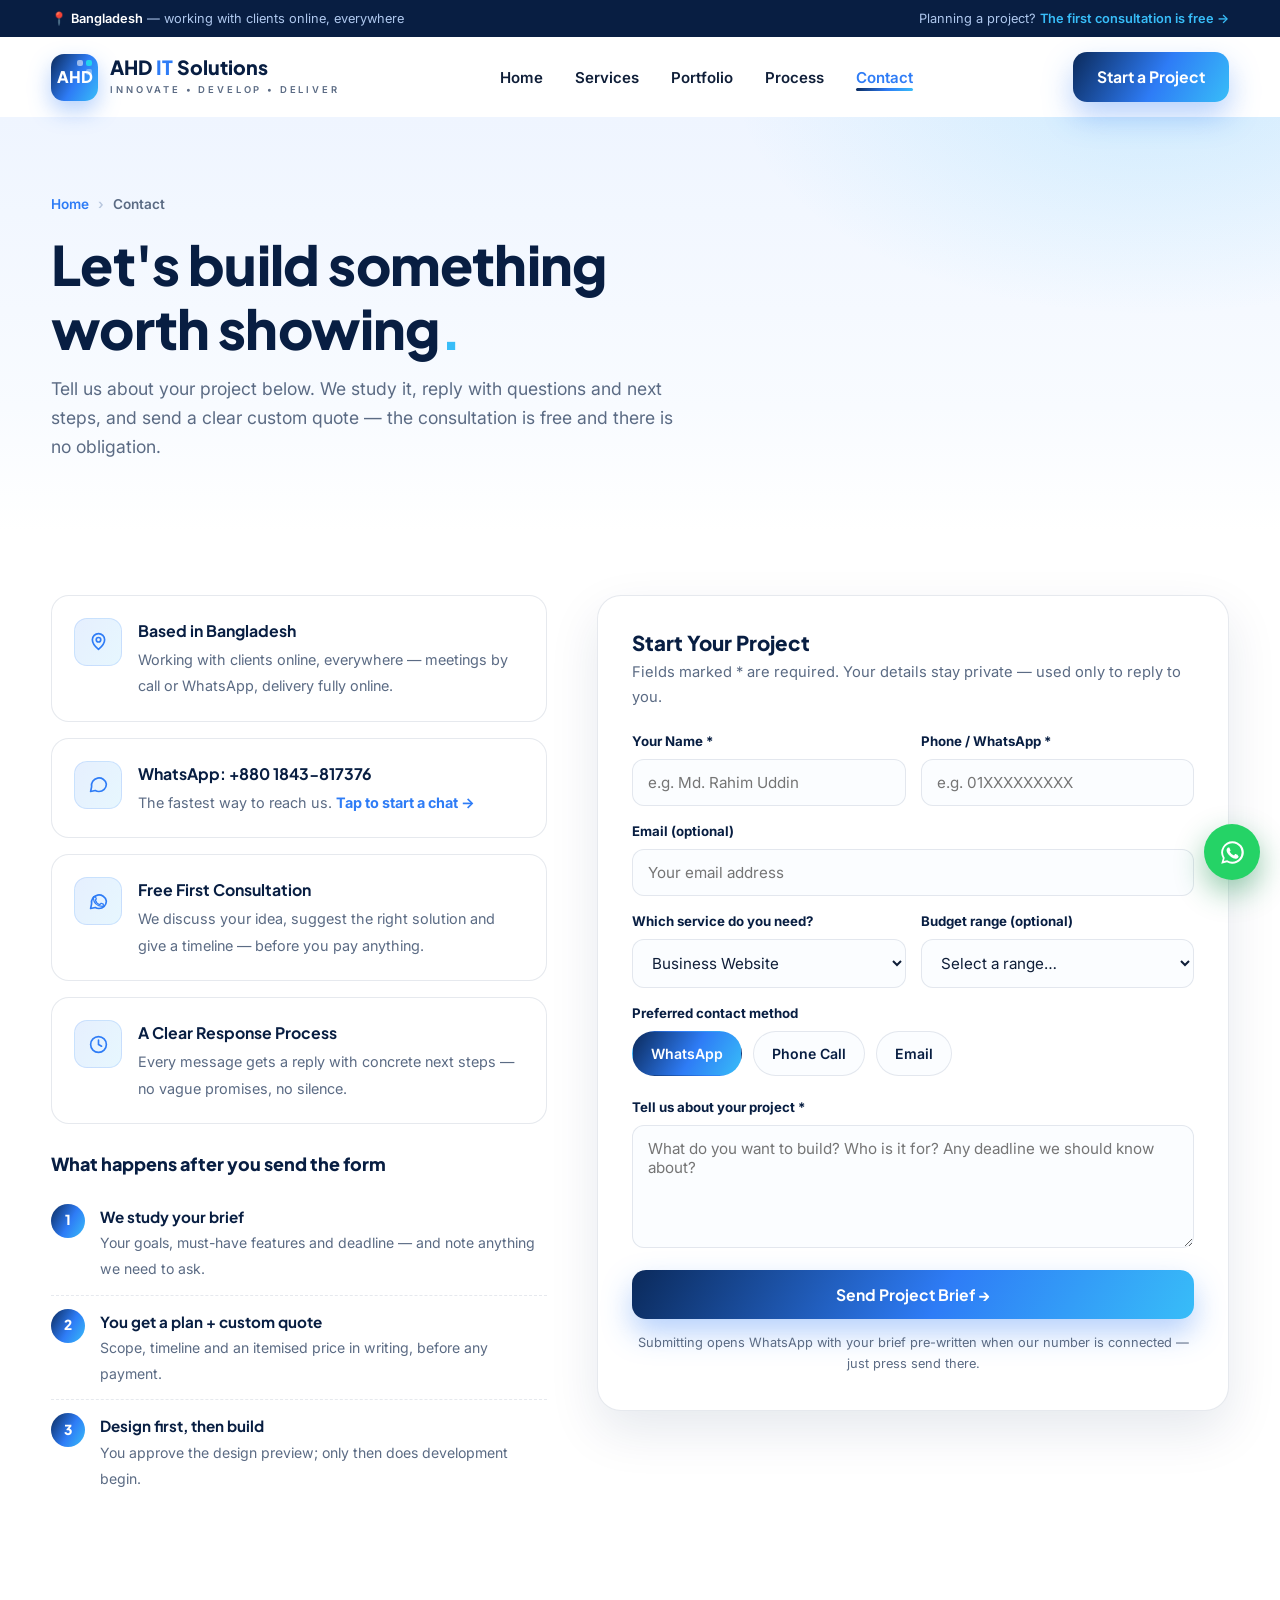
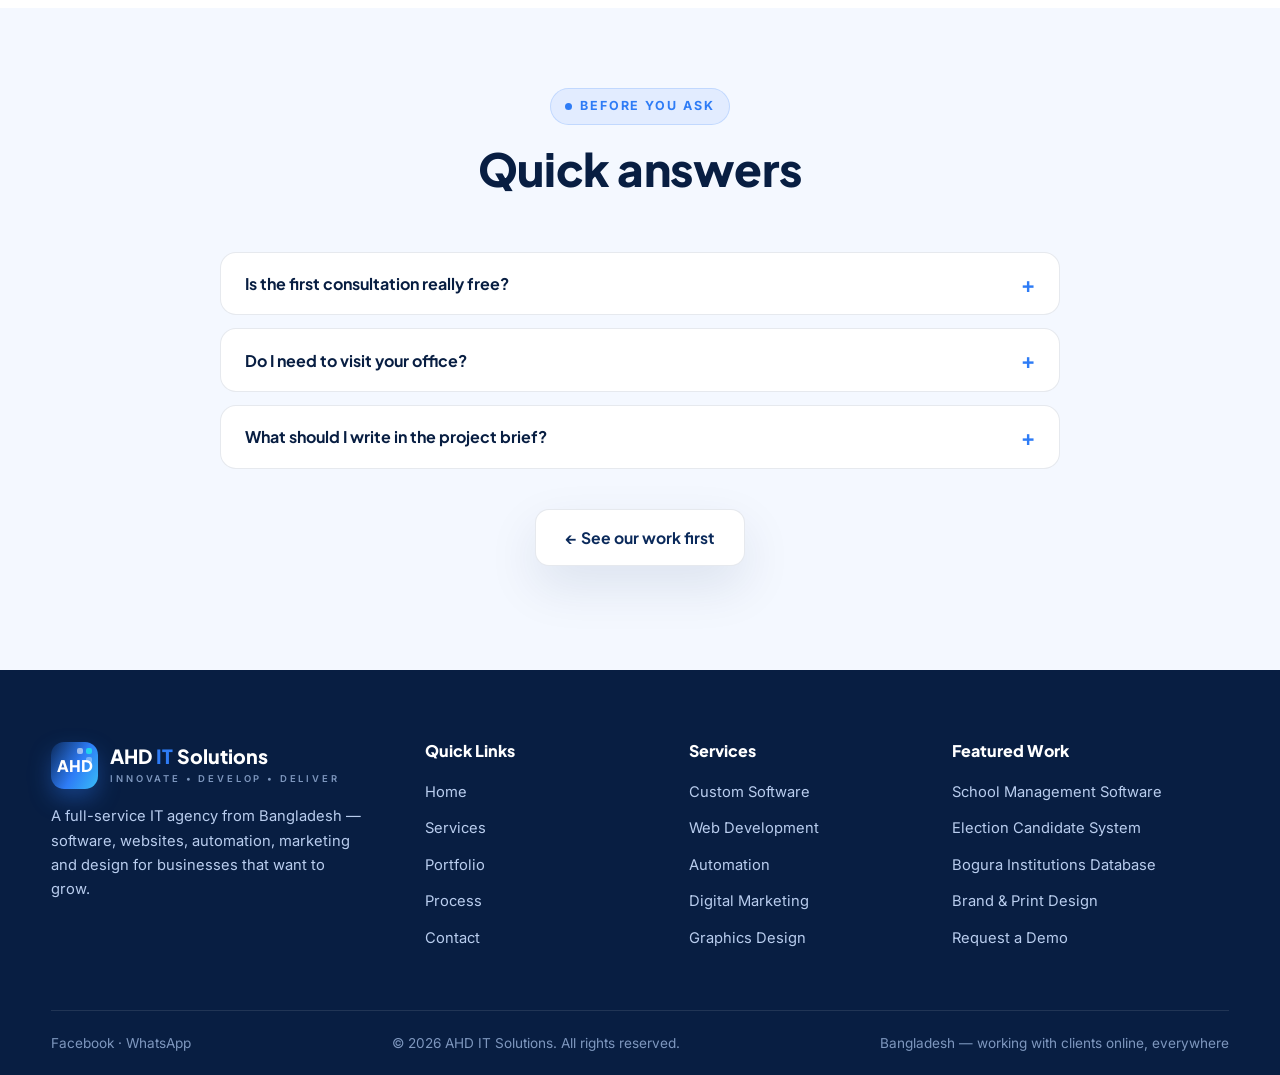
==== contact.html @ c7c54838 "AHD IT Solutions website — initial live version" ====
<!DOCTYPE html>
<html lang="en">
<head>
<meta charset="UTF-8">
<meta name="viewport" content="width=device-width, initial-scale=1.0">
<title>Contact — AHD IT Solutions | Start Your Project</title>
<meta name="description" content="Start a project with AHD IT Solutions: free first consultation, a clear custom quote, and a step-by-step plan. Based in Bangladesh, working with clients online everywhere.">
<link rel="icon" href="data:image/svg+xml,%3Csvg xmlns='http://www.w3.org/2000/svg' viewBox='0 0 64 64'%3E%3Cdefs%3E%3ClinearGradient id='g' x1='0' y1='0' x2='1' y2='1'%3E%3Cstop offset='0' stop-color='%230B2A5B'/%3E%3Cstop offset='1' stop-color='%232E7CF6'/%3E%3C/linearGradient%3E%3C/defs%3E%3Crect width='64' height='64' rx='14' fill='url(%23g)'/%3E%3Ctext x='32' y='42' font-family='Arial' font-size='24' font-weight='900' fill='white' text-anchor='middle'%3EA%3C/text%3E%3C/svg%3E">
<link rel="preconnect" href="https://fonts.googleapis.com">
<link href="https://fonts.googleapis.com/css2?family=Plus+Jakarta+Sans:wght@400;500;600;700;800&family=Inter:wght@400;500;600&display=swap" rel="stylesheet">
<link rel="stylesheet" href="styles.css">
</head>
<body>

<div class="topbar">
  <div class="wrap">
    <span>📍 <b>Bangladesh</b> — working with clients online, everywhere</span>
    <span>Planning a project? <a href="contact.html">The first consultation is free →</a></span>
  </div>
</div>

<header class="site" id="header">
  <div class="wrap nav">
    <a class="brand" href="index.html" aria-label="AHD IT Solutions home">
      <span class="brand-mark">AHD</span>
      <span><span class="brand-name">AHD <em>IT</em> Solutions</span><span class="brand-tag">INNOVATE • DEVELOP • DELIVER</span></span>
    </a>
    <ul class="nav-links">
      <li><a href="index.html">Home</a></li>
      <li><a href="index.html#services">Services</a></li>
      <li><a href="portfolio.html">Portfolio</a></li>
      <li><a href="index.html#process">Process</a></li>
      <li><a href="contact.html" class="active">Contact</a></li>
    </ul>
    <a class="btn btn-primary nav-cta" href="contact.html" style="padding:12px 24px">Start a Project</a>
    <button class="burger" id="burger" aria-label="Open menu"><span></span><span></span><span></span></button>
  </div>
  <nav class="mobile-menu">
    <a href="index.html">Home</a><a href="index.html#services">Services</a><a href="portfolio.html">Portfolio</a>
    <a href="index.html#process">Process</a><a href="contact.html">Contact</a><a href="contact.html">Start a Project →</a>
  </nav>
</header>

<!-- ================= PAGE HERO ================= -->
<section class="page-hero">
  <div class="wrap">
    <div class="crumbs"><a href="index.html">Home</a><i>›</i><span>Contact</span></div>
    <h1>Let's build something <span class="accent">worth showing</span><span class="stop">.</span></h1>
    <p>Tell us about your project below. We study it, reply with questions and next steps, and send a clear custom quote — the consultation is free and there is no obligation.</p>
  </div>
</section>

<!-- ================= CONTACT ================= -->
<section style="padding-top:64px">
  <div class="wrap contact-grid">
    <div class="reveal">
      <div class="c-card">
        <span class="ci"><svg viewBox="0 0 24 24"><path d="M12 21s-7-5.6-7-11a7 7 0 1114 0c0 5.4-7 11-7 11z"/><circle cx="12" cy="10" r="2.6"/></svg></span>
        <div><b>Based in Bangladesh</b><span>Working with clients online, everywhere — meetings by call or WhatsApp, delivery fully online.</span></div>
      </div>
      <div class="c-card">
        <span class="ci"><svg viewBox="0 0 24 24"><path d="M21 11.5a8.5 8.5 0 01-8.5 8.5c-1.5 0-3-.4-4.2-1.1L3 20l1.1-5.3A8.5 8.5 0 1121 11.5z"/></svg></span>
        <div><b>WhatsApp: +880 1843-817376</b><span>The fastest way to reach us. <a href="https://wa.me/8801843817376" target="_blank" rel="noopener" style="color:#2E7CF6;font-weight:700">Tap to start a chat →</a></span></div>
      </div>
      <div class="c-card">
        <span class="ci"><svg viewBox="0 0 24 24"><path d="M21 11.5a8.5 8.5 0 01-8.5 8.5c-1.5 0-3-.4-4.2-1.1L3 20l1.1-5.3A8.5 8.5 0 1121 11.5z"/><path d="M8.5 10.5c.5 2 3 4.5 5 5l1.5-1.5 2.5 1v1.5c0 .5-.5 1-1 1C10 17.5 6.5 14 6 7.5c0-.5.5-1 1-1h1.5l1 2.5-1 1.5z" stroke-width="1.4"/></svg></span>
        <div><b>Free First Consultation</b><span>We discuss your idea, suggest the right solution and give a timeline — before you pay anything.</span></div>
      </div>
      <div class="c-card">
        <span class="ci"><svg viewBox="0 0 24 24"><circle cx="12" cy="12" r="9"/><path d="M12 7v5l3.5 2"/></svg></span>
        <div><b>A Clear Response Process</b><span>Every message gets a reply with concrete next steps — no vague promises, no silence.</span></div>
      </div>

      <div class="next-steps">
        <h3>What happens after you send the form</h3>
        <div class="ns-item"><span class="n">1</span><div><b>We study your brief</b><span>Your goals, must-have features and deadline — and note anything we need to ask.</span></div></div>
        <div class="ns-item"><span class="n">2</span><div><b>You get a plan + custom quote</b><span>Scope, timeline and an itemised price in writing, before any payment.</span></div></div>
        <div class="ns-item"><span class="n">3</span><div><b>Design first, then build</b><span>You approve the design preview; only then does development begin.</span></div></div>
      </div>
    </div>

    <div class="form-card reveal d1" id="contact-form">
      <h3>Start Your Project</h3>
      <p>Fields marked * are required. Your details stay private — used only to reply to you.</p>
      <div class="form-ok" id="formOk">✓ Thank you! Your project brief is ready — if WhatsApp did not open automatically, your details are saved in this form and we will use your preferred contact method as soon as our inbox is connected.</div>
      <form id="projectForm" novalidate>
        <div class="f-row">
          <div class="f-group"><label for="fName">Your Name *</label><input id="fName" type="text" placeholder="e.g. Md. Rahim Uddin" required></div>
          <div class="f-group"><label for="fPhone">Phone / WhatsApp *</label><input id="fPhone" type="tel" placeholder="e.g. 01XXXXXXXXX" required></div>
        </div>
        <div class="f-group"><label for="fEmail">Email (optional)</label><input id="fEmail" type="email" placeholder="Your email address"></div>
        <div class="f-row">
          <div class="f-group"><label for="fService">Which service do you need?</label>
            <select id="fService">
              <option>Business Website</option><option>Custom Software</option><option>School Management Software</option>
              <option>Business Automation</option><option>Digital Marketing</option><option>Graphics / Logo Design</option><option>Something Else</option>
            </select>
          </div>
          <div class="f-group"><label for="fBudget">Budget range (optional)</label>
            <select id="fBudget">
              <option value="">Select a range…</option>
              <option>Under ৳25,000</option><option>৳25,000 – ৳50,000</option><option>৳50,000 – ৳1,00,000</option>
              <option>৳1,00,000 – ৳2,50,000</option><option>Above ৳2,50,000</option><option>Not sure yet</option>
            </select>
          </div>
        </div>
        <div class="f-group"><label>Preferred contact method</label>
          <div class="radio-row">
            <label class="radio-pill"><input type="radio" name="fMethod" value="WhatsApp" checked><span>WhatsApp</span></label>
            <label class="radio-pill"><input type="radio" name="fMethod" value="Phone Call"><span>Phone Call</span></label>
            <label class="radio-pill"><input type="radio" name="fMethod" value="Email"><span>Email</span></label>
          </div>
        </div>
        <div class="f-group"><label for="fMsg">Tell us about your project *</label><textarea id="fMsg" rows="5" placeholder="What do you want to build? Who is it for? Any deadline we should know about?" required></textarea></div>
        <button class="btn btn-primary" type="submit" style="width:100%;justify-content:center">Send Project Brief →</button>
        <p class="form-note">Submitting opens WhatsApp with your brief pre-written when our number is connected — just press send there.</p>
      </form>
    </div>
  </div>
</section>

<!-- ================= SMALL FAQ ================= -->
<section class="faq" style="background:var(--bg);padding-top:80px">
  <div class="wrap">
    <div class="sec-head reveal">
      <span class="eyebrow">Before You Ask</span>
      <h2>Quick answers</h2>
    </div>
    <div class="faq-list">
      <div class="faq-item reveal">
        <button class="faq-q">Is the first consultation really free?<span class="fx">+</span></button>
        <div class="faq-a"><p>Yes. We discuss your project, suggest an approach and give you a timeline and custom quote in writing. You decide afterwards — there is no obligation to continue.</p></div>
      </div>
      <div class="faq-item reveal">
        <button class="faq-q">Do I need to visit your office?<span class="fx">+</span></button>
        <div class="faq-a"><p>No. We are based in Bangladesh and work with clients fully online — briefings, design previews, progress updates and delivery all happen by call, WhatsApp and shared links.</p></div>
      </div>
      <div class="faq-item reveal">
        <button class="faq-q">What should I write in the project brief?<span class="fx">+</span></button>
        <div class="faq-a"><p>Just the essentials: what you want to build, who will use it, the features you cannot live without, and any deadline. Even a rough idea is enough — shaping it is part of our job.</p></div>
      </div>
    </div>
    <div style="text-align:center;margin-top:40px" class="reveal">
      <a class="btn btn-ghost" href="portfolio.html">← See our work first</a>
    </div>
  </div>
</section>

<!-- ================= FOOTER ================= -->
<footer>
  <div class="wrap">
    <div class="foot-grid">
      <div>
        <a class="brand" href="index.html">
          <span class="brand-mark">AHD</span>
          <span><span class="brand-name">AHD <em>IT</em> Solutions</span><span class="brand-tag">INNOVATE • DEVELOP • DELIVER</span></span>
        </a>
        <p class="foot-about">A full-service IT agency from Bangladesh — software, websites, automation, marketing and design for businesses that want to grow.</p>
      </div>
      <div>
        <h4>Quick Links</h4>
        <ul class="foot-links"><li><a href="index.html">Home</a></li><li><a href="index.html#services">Services</a></li><li><a href="portfolio.html">Portfolio</a></li><li><a href="index.html#process">Process</a></li><li><a href="contact.html">Contact</a></li></ul>
      </div>
      <div>
        <h4>Services</h4>
        <ul class="foot-links"><li><a href="index.html#services">Custom Software</a></li><li><a href="index.html#services">Web Development</a></li><li><a href="index.html#services">Automation</a></li><li><a href="index.html#services">Digital Marketing</a></li><li><a href="index.html#services">Graphics Design</a></li></ul>
      </div>
      <div>
        <h4>Featured Work</h4>
        <ul class="foot-links"><li><a href="portfolio.html">School Management Software</a></li><li><a href="portfolio.html">Election Candidate System</a></li><li><a href="portfolio.html">Bogura Institutions Database</a></li><li><a href="portfolio.html">Brand &amp; Print Design</a></li><li><a href="contact.html">Request a Demo</a></li></ul>
      </div>
    </div>
    <div class="foot-bottom">
      <span class="foot-social"><a href="https://www.facebook.com/ahditsolutions" target="_blank" rel="noopener">Facebook</a> · <a href="https://wa.me/8801843817376" target="_blank" rel="noopener">WhatsApp</a></span>
      <span>© 2026 AHD IT Solutions. All rights reserved.</span>
      <span>Bangladesh — working with clients online, everywhere</span>
    </div>
  </div>
</footer>

<button class="to-top" aria-label="Back to top">↑</button>
<script src="script.js"></script>
</body>
</html>
---- styles.css ----
/* ============================================================
   AHD IT Solutions — v2 Premium Agency Stylesheet
   Brand: navy #0B2A5B / #081E42, azure #2E7CF6, sky #38BDF8
   ============================================================ */
:root{
  --navy:#0B2A5B; --navy2:#081E42; --navy3:#0D3270;
  --blue:#2E7CF6; --sky:#38BDF8; --cyan:#22D3EE;
  --ink:#0F1E38; --muted:#5B6B84;
  --bg:#F4F8FF; --bg2:#EDF3FD; --card:#FFFFFF;
  --line:rgba(11,42,91,.10);
  --grad:linear-gradient(120deg,#0B2A5B 0%,#2E7CF6 55%,#38BDF8 100%);
  --grad-soft:linear-gradient(120deg,rgba(46,124,246,.12),rgba(56,189,248,.12));
  --shadow:0 20px 50px rgba(11,42,91,.10);
  --shadow-lg:0 34px 90px rgba(11,42,91,.18);
  --r:24px;
}
*{margin:0;padding:0;box-sizing:border-box}
html{scroll-behavior:smooth}
body{font-family:'Inter',system-ui,sans-serif;color:var(--ink);background:#fff;line-height:1.65;overflow-x:hidden}
h1,h2,h3,h4,.brand-name{font-family:'Plus Jakarta Sans',sans-serif;line-height:1.16;color:var(--navy2)}
img,svg{display:block;max-width:100%}
a{text-decoration:none;color:inherit}
.wrap{width:min(1200px,92%);margin:0 auto}
section{padding:104px 0}
.eyebrow{display:inline-flex;align-items:center;gap:8px;font-size:.78rem;font-weight:700;letter-spacing:.16em;text-transform:uppercase;color:var(--blue);background:rgba(46,124,246,.09);border:1px solid rgba(46,124,246,.18);padding:7px 14px;border-radius:99px}
.eyebrow::before{content:"";width:7px;height:7px;border-radius:50%;background:var(--blue)}
.eyebrow.light{background:rgba(56,189,248,.13);border-color:rgba(56,189,248,.3);color:var(--sky)}
.sec-head{max-width:740px;margin:0 auto 56px;text-align:center}
.sec-head.left{margin-left:0;text-align:left}
.sec-head h2{font-size:clamp(2rem,4.2vw,2.85rem);font-weight:800;margin:18px 0 13px;letter-spacing:-.01em}
.sec-head p{color:var(--muted);font-size:1.06rem}
.btn{display:inline-flex;align-items:center;gap:9px;font-family:'Plus Jakarta Sans';font-weight:700;font-size:.98rem;padding:15px 30px;border-radius:14px;border:0;cursor:pointer;transition:.25s}
.btn-primary{background:var(--grad);color:#fff;box-shadow:0 14px 30px rgba(46,124,246,.35)}
.btn-primary:hover{transform:translateY(-3px);box-shadow:0 20px 42px rgba(46,124,246,.45)}
.btn-ghost{background:#fff;color:var(--navy);border:1.5px solid var(--line);box-shadow:var(--shadow)}
.btn-ghost:hover{transform:translateY(-3px);border-color:rgba(46,124,246,.4)}
.btn-white{background:#fff;color:var(--navy)}
.btn-white:hover{transform:translateY(-3px)}
.reveal{opacity:0;transform:translateY(30px);transition:opacity .75s ease,transform .75s ease}
.reveal.in{opacity:1;transform:none}
.reveal.d1{transition-delay:.08s}.reveal.d2{transition-delay:.16s}.reveal.d3{transition-delay:.24s}
.tag-real{display:inline-block;background:rgba(14,159,110,.14);border:1px solid rgba(14,159,110,.35);color:#0B7A55;font-size:.68rem;font-weight:800;letter-spacing:.1em;text-transform:uppercase;padding:5px 12px;border-radius:99px}

/* ---------- Top bar + Header ---------- */
.topbar{background:var(--navy2);color:#AFC8EE;font-size:.8rem;padding:8px 0}
.topbar .wrap{display:flex;justify-content:space-between;gap:14px;flex-wrap:wrap}
.topbar b{color:#fff;font-weight:600}
.topbar a{color:var(--sky);font-weight:600}
header.site{position:sticky;top:0;z-index:100;transition:.3s;background:rgba(255,255,255,.82);backdrop-filter:blur(16px)}
header.site.scrolled{box-shadow:0 10px 34px rgba(11,42,91,.10);background:rgba(255,255,255,.95)}
.nav{display:flex;align-items:center;justify-content:space-between;padding:15px 0;gap:20px}
.brand{display:flex;align-items:center;gap:12px}
.brand-mark{width:47px;height:47px;border-radius:13px;background:var(--grad);display:grid;place-items:center;color:#fff;font-family:'Plus Jakarta Sans';font-weight:800;font-size:1rem;box-shadow:0 10px 22px rgba(46,124,246,.35);position:relative;overflow:hidden;flex:none}
.brand-mark::after{content:"";position:absolute;top:6px;right:6px;width:6px;height:6px;background:var(--cyan);border-radius:2px;box-shadow:-9px 0 0 rgba(255,255,255,.55),0 9px 0 rgba(255,255,255,.35)}
.brand-name{font-size:1.22rem;font-weight:800;color:var(--navy2);white-space:nowrap}
.brand-name em{font-style:normal;color:var(--blue)}
.brand-tag{display:block;font-family:'Inter';font-size:.59rem;font-weight:600;letter-spacing:.3em;color:var(--muted)}
.nav-links{display:flex;gap:32px;list-style:none}
.nav-links a{font-weight:600;font-size:.94rem;color:var(--ink);position:relative;padding:4px 0}
.nav-links a::after{content:"";position:absolute;left:0;bottom:0;width:0;height:2.5px;border-radius:2px;background:var(--grad);transition:.3s}
.nav-links a:hover::after,.nav-links a.active::after{width:100%}
.nav-links a.active{color:var(--blue)}
.burger{display:none;background:none;border:0;cursor:pointer;padding:8px}
.burger span{display:block;width:26px;height:2.6px;background:var(--navy);border-radius:2px;margin:5.5px 0;transition:.3s}
.mobile-menu{display:none;background:#fff;border-top:1px solid var(--line);padding:12px 4%;box-shadow:var(--shadow)}
.mobile-menu a{display:block;padding:12px 6px;font-weight:600;border-bottom:1px solid var(--line)}
.mobile-menu a:last-child{border:0}
header.site.open .mobile-menu{display:block}
header.site.open .burger span:nth-child(1){transform:translateY(8px) rotate(45deg)}
header.site.open .burger span:nth-child(2){opacity:0}
header.site.open .burger span:nth-child(3){transform:translateY(-8px) rotate(-45deg)}

/* ---------- HERO (split, photo-led) ---------- */
.hero{position:relative;padding:74px 0 0;background:
 radial-gradient(760px 460px at 92% -8%,rgba(56,189,248,.20),transparent 60%),
 radial-gradient(640px 440px at -10% 26%,rgba(46,124,246,.13),transparent 60%),
 linear-gradient(180deg,#EFF5FF 0%,#F8FBFF 60%,#FFFFFF 100%);overflow:hidden}
.hero-grid{display:grid;grid-template-columns:1.04fr .96fr;gap:58px;align-items:center;padding-bottom:78px}
.hero h1{font-size:clamp(2.6rem,5.4vw,3.9rem);font-weight:800;letter-spacing:-.015em;margin:24px 0 20px;color:var(--navy2)}
.hero h1 .accent{position:relative;display:inline-block;white-space:nowrap}
.hero h1 .accent::after{content:"";position:absolute;left:0;right:0;bottom:.06em;height:.34em;background:linear-gradient(90deg,rgba(46,124,246,.35),rgba(56,189,248,.45));border-radius:6px;z-index:-1;transform:skewX(-8deg)}
.hero h1 .stop{color:var(--sky)}
.hero-sub{font-size:1.14rem;color:var(--muted);max-width:520px}
.hero-btns{display:flex;gap:14px;flex-wrap:wrap;margin:32px 0 40px}
.hero-stats{display:grid;grid-template-columns:repeat(4,1fr);gap:14px;border-top:1px solid var(--line);padding-top:26px;max-width:560px}
.hstat b{display:block;font-family:'Plus Jakarta Sans';font-size:1.62rem;font-weight:800;color:var(--navy2);line-height:1.1}
.hstat b i{font-style:normal;color:var(--blue)}
.hstat span{font-size:.74rem;color:var(--muted);font-weight:600;text-transform:uppercase;letter-spacing:.05em}
.hero-photo{position:relative}
.hero-photo .frame{position:relative;border-radius:26px;overflow:hidden;box-shadow:var(--shadow-lg);border:6px solid #fff}
.hero-photo .frame img{width:100%;height:520px;object-fit:cover}
.hero-photo::before{content:"";position:absolute;width:78%;height:78%;right:-38px;top:-38px;background:var(--grad);border-radius:30px;opacity:.9;z-index:-0}
.hero-photo .blob{position:absolute;left:-46px;bottom:44px;width:150px;height:150px;border-radius:50%;background:radial-gradient(circle,rgba(56,189,248,.5),transparent 65%);z-index:0}
.hero-photo .frame{z-index:1}
.float-card{position:absolute;z-index:2;background:rgba(255,255,255,.94);backdrop-filter:blur(10px);border:1px solid var(--line);border-radius:16px;box-shadow:var(--shadow);padding:14px 17px;animation:float 5.5s ease-in-out infinite}
.fc-status{top:26px;left:-30px;width:248px}
.fc-status .fcs-head{display:flex;justify-content:space-between;align-items:center;margin-bottom:9px}
.fc-status .fcs-head b{font-family:'Plus Jakarta Sans';font-size:.8rem;color:var(--navy2)}
.fc-status .row{display:flex;justify-content:space-between;font-size:.7rem;color:var(--muted);padding:5px 0;border-top:1px dashed var(--line)}
.fc-status .row b{color:var(--ink);font-weight:600}
.fc-live{bottom:30px;right:-16px;display:flex;gap:12px;align-items:center;animation-delay:1.3s}
.fc-live .ic{width:40px;height:40px;border-radius:12px;background:#E3F8EF;display:grid;place-items:center;flex:none}
.fc-live b{display:block;font-family:'Plus Jakarta Sans';font-size:.84rem;color:var(--navy2)}
.fc-live span{font-size:.72rem;color:var(--muted)}
@keyframes float{0%,100%{transform:translateY(0)}50%{transform:translateY(-10px)}}
.pill{font-size:.6rem;font-weight:700;padding:2.5px 9px;border-radius:99px;white-space:nowrap}
.pill.green{background:#E3F8EF;color:#0E9F6E}.pill.amber{background:#FEF3D8;color:#B07E10}.pill.blue{background:#E4EEFE;color:var(--blue)}.pill.red{background:#FDE8E8;color:#C81E1E}

/* ---------- Proof strip ---------- */
.proof{background:var(--navy2);padding:26px 0;overflow:hidden}
.proof .wrap{display:flex;align-items:center;gap:34px}
.proof .p-label{color:#8FA8CF;font-size:.76rem;font-weight:700;letter-spacing:.18em;text-transform:uppercase;white-space:nowrap}
.marquee{overflow:hidden;flex:1;-webkit-mask-image:linear-gradient(90deg,transparent,#000 8%,#000 92%,transparent);mask-image:linear-gradient(90deg,transparent,#000 8%,#000 92%,transparent)}
.marquee-track{display:flex;gap:52px;width:max-content;animation:scrollX 30s linear infinite}
.marquee-track span{color:#fff;font-family:'Plus Jakarta Sans';font-weight:700;font-size:1rem;white-space:nowrap;display:flex;gap:52px;align-items:center}
.marquee-track span::after{content:"";width:7px;height:7px;border-radius:2px;background:var(--sky);flex:none}
@keyframes scrollX{to{transform:translateX(-50%)}}

/* ---------- About ---------- */
.about-grid{display:grid;grid-template-columns:1fr 1fr;gap:60px;align-items:center}
.about-visual{position:relative}
.about-visual .frame{border-radius:26px;overflow:hidden;box-shadow:var(--shadow-lg);border:6px solid #fff}
.about-visual .frame img{width:100%;height:430px;object-fit:cover;object-position:22% 50%}
.about-chip{position:absolute;bottom:26px;left:26px;right:26px;background:rgba(255,255,255,.94);backdrop-filter:blur(10px);border-radius:18px;padding:17px 20px;display:flex;gap:14px;align-items:center;box-shadow:var(--shadow)}
.about-chip .ic{width:45px;height:45px;border-radius:13px;background:var(--grad);display:grid;place-items:center;flex:none}
.about-chip b{display:block;font-family:'Plus Jakarta Sans';color:var(--navy2);font-size:.94rem}
.about-chip span{font-size:.8rem;color:var(--muted)}
.about-copy h2{font-size:clamp(1.95rem,3.8vw,2.6rem);font-weight:800;margin:17px 0 14px}
.about-copy p{color:var(--muted);margin-bottom:15px;font-size:1.02rem}
.about-list{list-style:none;margin:20px 0 28px}
.about-list li{padding:7px 0 7px 30px;position:relative;font-weight:500}
.about-list li::before{content:"✓";position:absolute;left:0;top:7px;width:21px;height:21px;border-radius:50%;background:rgba(46,124,246,.13);color:var(--blue);font-weight:800;font-size:.72rem;display:grid;place-items:center}

/* ---------- Services ---------- */
.services{background:var(--bg)}
.svc-grid{display:grid;grid-template-columns:repeat(3,1fr);gap:24px}
.svc{background:#fff;border:1px solid var(--line);border-radius:var(--r);overflow:hidden;transition:.3s;position:relative}
.svc::before{content:"";position:absolute;inset:0 0 auto 0;height:4px;background:var(--grad);transform:scaleX(0);transform-origin:left;transition:.35s;z-index:3}
.svc:hover{transform:translateY(-8px);box-shadow:var(--shadow-lg)}
.svc:hover::before{transform:scaleX(1)}
.svc-photo{height:158px;position:relative;overflow:hidden}
.svc-photo img{width:100%;height:100%;object-fit:cover;transition:.5s}
.svc:hover .svc-photo img{transform:scale(1.07)}
.svc-photo::after{content:"";position:absolute;inset:0;background:linear-gradient(180deg,transparent 40%,rgba(8,30,66,.35))}
.svc-photo.grad-only{display:grid;place-items:center}
.svc-photo .big-word{font-family:'Plus Jakarta Sans';font-weight:800;color:rgba(255,255,255,.95);font-size:1.45rem;letter-spacing:.02em;text-align:center;padding:0 18px;text-shadow:0 6px 24px rgba(0,0,0,.25)}
.g1{background:linear-gradient(135deg,#0B2A5B,#2E7CF6)}.g2{background:linear-gradient(135deg,#0E7490,#38BDF8)}
.g3{background:linear-gradient(135deg,#1E3A8A,#7C6CF0)}.g4{background:linear-gradient(135deg,#0F766E,#34D399)}
.g5{background:linear-gradient(135deg,#9D2C6C,#F472B6)}.g6{background:linear-gradient(135deg,#B45309,#FBBF24)}
.svc-body{padding:26px 27px 29px}
.svc-body h3{font-size:1.17rem;font-weight:800;margin-bottom:8px}
.svc-body>p{color:var(--muted);font-size:.94rem;margin-bottom:14px}
.svc-body ul{list-style:none}
.svc-body li{font-size:.89rem;font-weight:500;padding:4.5px 0 4.5px 23px;position:relative}
.svc-body li::before{content:"✓";position:absolute;left:0;color:var(--blue);font-weight:800;font-size:.8rem}

/* ---------- Realistic UI mock (shared) ---------- */
.browser{background:#fff;border-radius:18px;box-shadow:var(--shadow-lg);border:1px solid var(--line);overflow:hidden;text-align:left}
.browser-bar{display:flex;align-items:center;gap:7px;padding:11px 15px;background:#F2F6FD;border-bottom:1px solid var(--line)}
.dot{width:11px;height:11px;border-radius:50%;flex:none}
.browser-url{margin-left:9px;flex:1;background:#fff;border:1px solid var(--line);border-radius:8px;font-size:.7rem;color:var(--muted);padding:4.5px 12px;white-space:nowrap;overflow:hidden}
.dash{display:grid;grid-template-columns:132px 1fr}
.dash-side{background:var(--navy2);padding:15px 11px;color:#C7D6F2}
.dash-side .ds-logo{font-family:'Plus Jakarta Sans';font-weight:800;color:#fff;font-size:.78rem;margin-bottom:14px;padding:0 4px}
.dash-side .ds-logo em{font-style:normal;color:var(--sky)}
.ds-item{font-size:.66rem;padding:6.5px 8px;border-radius:8px;margin-bottom:3px;display:flex;gap:7px;align-items:center}
.ds-item i{width:7px;height:7px;border-radius:2.5px;background:#3D5A8C;flex:none}
.ds-item.active{background:rgba(46,124,246,.35);color:#fff}
.ds-item.active i{background:var(--sky)}
.dash-main{padding:15px;background:#F8FBFF;min-width:0}
.dm-title{font-size:.82rem;font-weight:700;color:var(--navy2);font-family:'Plus Jakarta Sans'}
.dm-sub{font-size:.64rem;color:var(--muted);margin-bottom:11px}
.stat-row{display:grid;grid-template-columns:repeat(3,1fr);gap:9px;margin-bottom:11px}
.stat{background:#fff;border:1px solid var(--line);border-radius:11px;padding:9px 11px}
.stat b{display:block;font-family:'Plus Jakarta Sans';font-size:.92rem;color:var(--navy2)}
.stat span{font-size:.58rem;color:var(--muted);text-transform:uppercase;letter-spacing:.05em}
.stat .up{color:#0E9F6E;font-size:.6rem;font-weight:700;text-transform:none;letter-spacing:0}
.chart{background:#fff;border:1px solid var(--line);border-radius:11px;padding:12px 13px 9px;margin-bottom:11px}
.chart .c-head{display:flex;justify-content:space-between;font-size:.66rem;font-weight:700;color:var(--navy2);margin-bottom:9px}
.chart .c-head span{color:var(--blue);font-weight:600}
.bars{display:flex;align-items:flex-end;gap:6px;height:66px}
.bars i{flex:1;border-radius:5px 5px 2px 2px;background:linear-gradient(180deg,var(--sky),var(--blue))}
.bars i:nth-child(odd){background:linear-gradient(180deg,#BFD9FF,#7FB0F8)}
table.ui-table{width:100%;border-collapse:collapse;background:#fff;border:1px solid var(--line);border-radius:11px;overflow:hidden;font-size:.68rem}
table.ui-table th{background:#EFF4FD;color:var(--navy2);font-family:'Plus Jakarta Sans';font-size:.62rem;text-transform:uppercase;letter-spacing:.05em;text-align:left;padding:8px 11px}
table.ui-table td{padding:7.5px 11px;border-top:1px solid var(--line);color:var(--ink);white-space:nowrap}
table.ui-table td.dim{color:var(--muted)}
.mini-table{background:#fff;border:1px solid var(--line);border-radius:11px;overflow:hidden}
.mini-table>div{display:flex;justify-content:space-between;align-items:center;gap:10px;padding:8px 13px;font-size:.68rem;border-bottom:1px solid var(--line)}
.mini-table>div:last-child{border:0}

/* ---------- Featured case study (dark) ---------- */
.case{background:linear-gradient(140deg,var(--navy2) 0%,#0D3270 55%,#11408F 100%);color:#DCE8FA;position:relative;overflow:hidden}
.case::before{content:"";position:absolute;width:580px;height:580px;border-radius:50%;background:radial-gradient(circle,rgba(56,189,248,.25),transparent 65%);top:-210px;right:-130px}
.case-grid{display:grid;grid-template-columns:.92fr 1.08fr;gap:56px;align-items:center;position:relative}
.case h2{color:#fff;font-size:clamp(1.9rem,3.7vw,2.6rem);font-weight:800;margin:18px 0 14px}
.case p.lead{color:#B9CDEE;font-size:1.03rem;margin-bottom:24px}
.feat-grid{display:grid;grid-template-columns:1fr 1fr;gap:12px 20px;margin-bottom:30px}
.feat{display:flex;gap:11px;align-items:flex-start;font-size:.93rem;font-weight:500;color:#EAF2FF}
.feat .tick{width:22px;height:22px;border-radius:50%;background:rgba(56,189,248,.18);color:var(--sky);display:grid;place-items:center;font-size:.7rem;flex:none;margin-top:2px}
.case .browser{box-shadow:0 34px 80px rgba(0,0,0,.38)}
.case-meta{display:flex;gap:10px;flex-wrap:wrap;margin-bottom:26px}
.case-meta span{font-size:.76rem;font-weight:600;background:rgba(255,255,255,.08);border:1px solid rgba(255,255,255,.16);color:#DCE8FA;padding:6px 13px;border-radius:99px}

/* ---------- Portfolio cards ---------- */
.work-grid{display:grid;grid-template-columns:repeat(2,1fr);gap:28px}
.work{border-radius:var(--r);overflow:hidden;border:1px solid var(--line);background:#fff;transition:transform .35s,box-shadow .35s,opacity .4s;display:flex;flex-direction:column}
.work:hover{transform:translateY(-7px);box-shadow:var(--shadow-lg)}
.work.hide{opacity:0;transform:scale(.96);pointer-events:none;position:absolute;visibility:hidden}
.work-visual{height:262px;position:relative;overflow:hidden;padding:18px}
.work-visual .mockbox{position:absolute;inset:16px 16px -12px;background:#fff;border-radius:14px 14px 0 0;box-shadow:0 20px 44px rgba(0,0,0,.28);overflow:hidden;transition:.45s}
.work:hover .mockbox{transform:translateY(-5px)}
.work-visual .wv-tag{position:absolute;z-index:4;top:14px;left:14px;display:flex;gap:8px}
.work-visual .wv-cat{background:rgba(255,255,255,.17);border:1px solid rgba(255,255,255,.4);color:#fff;font-size:.66rem;font-weight:700;letter-spacing:.11em;text-transform:uppercase;padding:5px 11px;border-radius:99px;backdrop-filter:blur(6px)}
.work-body{padding:25px 27px 28px;display:flex;flex-direction:column;flex:1}
.work-body h3{font-size:1.24rem;font-weight:800;margin-bottom:8px}
.work-body p{color:var(--muted);font-size:.95rem;margin-bottom:16px;flex:1}
.tags{display:flex;gap:8px;flex-wrap:wrap}
.tags span{font-size:.73rem;font-weight:600;background:var(--grad-soft);color:var(--navy);border:1px solid rgba(46,124,246,.14);padding:5px 11px;border-radius:99px}
.wv-photo{background-size:cover;background-position:center}
.wv-photo::before{content:"";position:absolute;inset:0;background:linear-gradient(180deg,rgba(8,30,66,.05),rgba(8,30,66,.35))}
/* print sheet visual */
.print-sheet{position:absolute;inset:18px 34px -14px;background:#fff;border-radius:10px 10px 0 0;box-shadow:0 20px 44px rgba(0,0,0,.3);padding:18px 20px;transform:rotate(-1.2deg)}
.print-sheet .ps-head{height:12px;width:56%;border-radius:6px;background:linear-gradient(90deg,#0B2A5B,#2E7CF6);margin-bottom:9px}
.print-sheet .ps-line{height:7px;border-radius:4px;background:#E2EBFA;margin-bottom:7px}
.print-sheet .ps-row{display:flex;gap:9px;margin-top:12px}
.print-sheet .ps-chip{flex:1;height:52px;border-radius:8px}
/* phone video visual */
.phone-frame{position:absolute;left:50%;top:14px;transform:translateX(-50%);width:128px;height:238px;background:#0B1526;border-radius:22px;padding:8px;box-shadow:0 22px 46px rgba(0,0,0,.4)}
.phone-frame .pf-screen{height:100%;border-radius:15px;background:linear-gradient(160deg,#EFF5FF,#DCEBFF);padding:13px 11px;position:relative;overflow:hidden}
.pf-screen .pf-tag{font-size:.52rem;font-weight:800;letter-spacing:.1em;color:var(--blue);text-transform:uppercase}
.pf-screen h5{font-family:'Plus Jakarta Sans';font-size:.78rem;color:var(--navy2);margin:6px 0;line-height:1.3}
.pf-screen .pf-line{height:6px;border-radius:3px;background:#C6DBFA;margin-bottom:6px}
.pf-play{position:absolute;left:50%;bottom:16px;transform:translateX(-50%);width:38px;height:38px;border-radius:50%;background:var(--grad);display:grid;place-items:center;box-shadow:0 10px 20px rgba(46,124,246,.45)}
.pf-play::after{content:"";border-left:11px solid #fff;border-top:7px solid transparent;border-bottom:7px solid transparent;margin-left:3px}
/* generic store/site mini UI pieces */
.mini-nav{display:flex;justify-content:space-between;align-items:center;padding:10px 14px;border-bottom:1px solid var(--line)}
.mini-nav .mn-logo{font-family:'Plus Jakarta Sans';font-weight:800;font-size:.74rem;color:var(--navy2)}
.mini-nav .mn-links{display:flex;gap:9px}
.mini-nav .mn-links i{width:22px;height:5px;border-radius:3px;background:#D5E1F2}
.mini-hero{padding:13px 14px 10px}
.mini-hero .mh-title{font-family:'Plus Jakarta Sans';font-weight:800;font-size:.86rem;color:var(--navy2);line-height:1.25}
.mini-hero .mh-sub{font-size:.62rem;color:var(--muted);margin:4px 0 8px}
.mini-hero .mh-btn{display:inline-block;background:var(--grad);color:#fff;font-size:.58rem;font-weight:700;padding:5px 11px;border-radius:7px}
.prod-row{display:grid;grid-template-columns:repeat(3,1fr);gap:8px;padding:0 14px 12px}
.prod-cell{border:1px solid var(--line);border-radius:9px;overflow:hidden;background:#fff}
.prod-cell .pc-img{height:40px}
.prod-cell .pc-body{padding:6px 8px}
.prod-cell .pc-name{font-size:.56rem;font-weight:700;color:var(--navy2)}
.prod-cell .pc-price{font-size:.56rem;color:var(--blue);font-weight:700}

/* ---------- Stats band ---------- */
.stats-band{background:var(--bg);padding:76px 0}
.stats-band .sb-title{text-align:center;font-size:.8rem;font-weight:700;letter-spacing:.2em;text-transform:uppercase;color:var(--muted);margin-bottom:34px}
.stats-grid{display:grid;grid-template-columns:repeat(4,1fr);gap:22px}
.bigstat{background:#fff;border:1px solid var(--line);border-radius:var(--r);padding:32px 26px;text-align:center;transition:.3s}
.bigstat:hover{transform:translateY(-5px);box-shadow:var(--shadow)}
.bigstat b{display:block;font-family:'Plus Jakarta Sans';font-size:2.6rem;font-weight:800;background:var(--grad);-webkit-background-clip:text;background-clip:text;color:transparent;line-height:1.05}
.bigstat span{display:block;margin-top:8px;font-weight:600;font-size:.92rem;color:var(--navy2)}
.bigstat small{display:block;color:var(--muted);font-size:.8rem;margin-top:3px}

/* ---------- Process ---------- */
.steps{display:grid;grid-template-columns:repeat(5,1fr);gap:18px}
.step{background:#fff;border:1px solid var(--line);border-radius:var(--r);padding:28px 21px;transition:.3s;position:relative}
.step:hover{transform:translateY(-5px);box-shadow:var(--shadow)}
.step .num{font-family:'Plus Jakarta Sans';font-size:2rem;font-weight:800;background:var(--grad);-webkit-background-clip:text;background-clip:text;color:transparent}
.step h3{font-size:1.02rem;font-weight:800;margin:8px 0 7px}
.step p{font-size:.87rem;color:var(--muted)}

/* ---------- Why ---------- */
.why-grid{display:grid;grid-template-columns:repeat(4,1fr);gap:22px}
.why{background:#fff;border:1px solid var(--line);border-radius:var(--r);padding:29px 25px;transition:.3s}
.why:hover{transform:translateY(-5px);box-shadow:var(--shadow)}
.why .w-ic{width:48px;height:48px;border-radius:13px;background:var(--grad);display:grid;place-items:center;margin-bottom:15px;box-shadow:0 10px 20px rgba(46,124,246,.3)}
.why .w-ic svg{width:22px;height:22px;stroke:#fff;fill:none;stroke-width:2;stroke-linecap:round;stroke-linejoin:round}
.why h3{font-size:1.03rem;font-weight:800;margin-bottom:6px}
.why p{font-size:.9rem;color:var(--muted)}
.tech-row{display:flex;gap:11px;flex-wrap:wrap;justify-content:center;margin-top:52px}
.tech-row span{font-family:'Plus Jakarta Sans';font-weight:700;font-size:.88rem;color:var(--navy);background:#fff;border:1px solid var(--line);border-radius:99px;padding:9px 19px;box-shadow:0 4px 14px rgba(11,42,91,.05)}

/* ---------- Insights ---------- */
.insights{background:var(--bg)}
.blog-grid{display:grid;grid-template-columns:repeat(3,1fr);gap:24px}
.post{background:#fff;border:1px solid var(--line);border-radius:var(--r);overflow:hidden;transition:.3s;display:flex;flex-direction:column}
.post:hover{transform:translateY(-6px);box-shadow:var(--shadow-lg)}
.post-visual{height:168px;position:relative;padding:20px;display:flex;align-items:flex-end}
.post-visual h4{color:#fff;font-size:1.22rem;font-weight:800;line-height:1.3;text-shadow:0 4px 18px rgba(0,0,0,.3);position:relative;z-index:1}
.post-visual::after{content:"";position:absolute;inset:0;background:linear-gradient(180deg,rgba(8,30,66,.04),rgba(8,30,66,.42))}
.post-body{padding:23px 25px 26px;display:flex;flex-direction:column;flex:1}
.post-meta{font-size:.76rem;color:var(--muted);font-weight:600;margin-bottom:9px;display:flex;gap:9px;align-items:center}
.post-meta .pm-cat{color:var(--blue);text-transform:uppercase;letter-spacing:.09em;font-weight:800;font-size:.68rem}
.post-body p{color:var(--muted);font-size:.93rem;flex:1}
.post-link{margin-top:15px;font-family:'Plus Jakarta Sans';font-weight:700;font-size:.9rem;color:var(--blue)}

/* ---------- FAQ ---------- */
.faq-list{max-width:840px;margin:0 auto}
.faq-item{background:#fff;border:1px solid var(--line);border-radius:16px;margin-bottom:13px;overflow:hidden}
.faq-q{width:100%;background:none;border:0;cursor:pointer;display:flex;justify-content:space-between;align-items:center;gap:16px;text-align:left;padding:20px 24px;font-family:'Plus Jakarta Sans';font-weight:700;font-size:1rem;color:var(--navy2)}
.faq-q .fx{font-size:1.35rem;color:var(--blue);transition:.3s;flex:none;line-height:1}
.faq-a{max-height:0;overflow:hidden;transition:max-height .35s ease}
.faq-a p{padding:0 24px 21px;color:var(--muted);font-size:.95rem}
.faq-item.open .faq-a{max-height:240px}
.faq-item.open .fx{transform:rotate(45deg)}

/* ---------- CTA banner ---------- */
.cta-banner{background:var(--grad);border-radius:28px;padding:56px 50px;display:flex;justify-content:space-between;align-items:center;gap:28px;flex-wrap:wrap;box-shadow:var(--shadow-lg);position:relative;overflow:hidden}
.cta-banner::after{content:"";position:absolute;width:340px;height:340px;border-radius:50%;background:radial-gradient(circle,rgba(255,255,255,.28),transparent 65%);top:-160px;right:-70px}
.cta-banner h2{color:#fff;font-size:clamp(1.7rem,3.5vw,2.3rem);font-weight:800;max-width:580px;position:relative;z-index:1}
.cta-banner p{color:#D7E7FF;margin-top:8px;max-width:580px;position:relative;z-index:1}
.cta-banner .btn{position:relative;z-index:1}

/* ---------- Page hero (subpages) ---------- */
.page-hero{position:relative;padding:76px 0 70px;background:
 radial-gradient(700px 400px at 90% -10%,rgba(56,189,248,.18),transparent 60%),
 linear-gradient(180deg,#EFF5FF,#F8FBFF 70%,#fff);overflow:hidden}
.page-hero h1{font-size:clamp(2.3rem,5vw,3.4rem);font-weight:800;letter-spacing:-.015em;margin:18px 0 14px;max-width:760px}
.page-hero h1 .accent{position:relative;display:inline-block}
.page-hero h1 .accent::after{content:"";position:absolute;left:0;right:0;bottom:.05em;height:.32em;background:linear-gradient(90deg,rgba(46,124,246,.35),rgba(56,189,248,.45));border-radius:6px;z-index:-1;transform:skewX(-8deg)}
.page-hero h1 .stop{color:var(--sky)}
.page-hero p{color:var(--muted);font-size:1.1rem;max-width:640px}
.crumbs{display:flex;gap:9px;align-items:center;font-size:.85rem;font-weight:600;color:var(--muted)}
.crumbs a{color:var(--blue)}
.crumbs i{font-style:normal;color:#B7C6DE}

/* ---------- Portfolio filter ---------- */
.filters{display:flex;gap:11px;flex-wrap:wrap;justify-content:center;margin-bottom:46px}
.filter-btn{font-family:'Plus Jakarta Sans';font-weight:700;font-size:.9rem;padding:11px 22px;border-radius:99px;border:1.5px solid var(--line);background:#fff;color:var(--navy);cursor:pointer;transition:.25s}
.filter-btn:hover{border-color:rgba(46,124,246,.45);transform:translateY(-2px)}
.filter-btn.active{background:var(--grad);color:#fff;border-color:transparent;box-shadow:0 12px 26px rgba(46,124,246,.35)}
.portfolio-note{max-width:780px;margin:52px auto 0;background:var(--grad-soft);border:1px solid rgba(46,124,246,.18);border-radius:18px;padding:22px 27px;text-align:center;color:var(--navy);font-size:.95rem}
.portfolio-note b{font-family:'Plus Jakarta Sans'}

/* ---------- Contact ---------- */
.contact-grid{display:grid;grid-template-columns:.88fr 1.12fr;gap:50px;align-items:start}
.c-card{display:flex;gap:16px;background:#fff;border:1px solid var(--line);border-radius:18px;padding:22px;margin-bottom:16px;transition:.3s}
.c-card:hover{transform:translateY(-3px);box-shadow:var(--shadow)}
.c-card .ci{width:48px;height:48px;border-radius:13px;background:var(--grad-soft);border:1px solid rgba(46,124,246,.16);display:grid;place-items:center;flex:none}
.c-card .ci svg{width:21px;height:21px;stroke:var(--blue);fill:none;stroke-width:1.9;stroke-linecap:round;stroke-linejoin:round}
.c-card b{display:block;font-family:'Plus Jakarta Sans';color:var(--navy2);font-size:.99rem;margin-bottom:2px}
.c-card span{font-size:.9rem;color:var(--muted)}
.next-steps{margin-top:30px}
.next-steps h3{font-size:1.12rem;font-weight:800;margin-bottom:16px}
.ns-item{display:flex;gap:15px;padding:13px 0;border-bottom:1px dashed var(--line)}
.ns-item:last-child{border:0}
.ns-item .n{width:34px;height:34px;border-radius:50%;background:var(--grad);color:#fff;font-family:'Plus Jakarta Sans';font-weight:800;font-size:.86rem;display:grid;place-items:center;flex:none}
.ns-item b{display:block;font-family:'Plus Jakarta Sans';color:var(--navy2);font-size:.95rem}
.ns-item span{font-size:.88rem;color:var(--muted)}
.form-card{background:#fff;border:1px solid var(--line);border-radius:24px;box-shadow:var(--shadow);padding:36px 34px}
.form-card h3{font-size:1.28rem;font-weight:800;margin-bottom:5px}
.form-card>p{color:var(--muted);font-size:.92rem;margin-bottom:22px}
.f-row{display:grid;grid-template-columns:1fr 1fr;gap:15px}
.f-group{margin-bottom:15px}
.f-group label{display:block;font-size:.83rem;font-weight:700;color:var(--navy2);margin-bottom:6px}
.f-group input,.f-group select,.f-group textarea{width:100%;font-family:'Inter';font-size:.95rem;padding:13px 15px;border:1.5px solid var(--line);border-radius:12px;background:#FBFDFF;color:var(--ink);outline:none;transition:.2s}
.f-group input:focus,.f-group select:focus,.f-group textarea:focus{border-color:var(--blue);background:#fff;box-shadow:0 0 0 4px rgba(46,124,246,.12)}
.radio-row{display:flex;gap:11px;flex-wrap:wrap}
.radio-pill{position:relative}
.radio-pill input{position:absolute;opacity:0;inset:0;cursor:pointer}
.radio-pill span{display:inline-block;padding:10px 18px;border:1.5px solid var(--line);border-radius:99px;font-weight:600;font-size:.88rem;transition:.2s;background:#FBFDFF}
.radio-pill input:checked+span{background:var(--grad);color:#fff;border-color:transparent}
.form-note{font-size:.8rem;color:var(--muted);margin-top:13px;text-align:center}
.form-ok{display:none;background:#E9FBF2;border:1px solid #A7EBC8;color:#0B6B44;border-radius:12px;padding:14px 17px;font-size:.92rem;font-weight:600;margin-bottom:16px}

/* ---------- Footer ---------- */
footer{background:var(--navy2);color:#B9CDEE;padding:72px 0 0}
.foot-grid{display:grid;grid-template-columns:1.5fr 1fr 1fr 1.25fr;gap:42px;padding-bottom:50px}
footer .brand-name{color:#fff}
footer .brand-tag{color:#7E97BE}
.foot-about{font-size:.92rem;margin-top:15px;max-width:310px}
footer h4{color:#fff;font-size:1rem;font-weight:800;margin-bottom:17px}
.foot-links{list-style:none}
.foot-links li{margin-bottom:10px}
.foot-links a{font-size:.92rem;transition:.2s}
.foot-links a:hover{color:#fff}
.foot-bottom{border-top:1px solid rgba(255,255,255,.1);padding:21px 0;display:flex;justify-content:space-between;gap:14px;flex-wrap:wrap;font-size:.85rem;color:#7E97BE}

/* ---------- Back to top ---------- */
.to-top{position:fixed;right:22px;bottom:22px;z-index:90;width:48px;height:48px;border-radius:14px;border:0;background:var(--grad);color:#fff;font-size:1.15rem;cursor:pointer;box-shadow:0 14px 30px rgba(46,124,246,.4);opacity:0;pointer-events:none;transform:translateY(12px);transition:.3s}
.to-top.show{opacity:1;pointer-events:auto;transform:none}


/* ---------- Service code-built UI visuals (automation / design cards) ---------- */
.svc-ui{position:absolute;inset:0;z-index:1;padding:16px 18px;display:flex;flex-direction:column;gap:8px;justify-content:center}
.svc-ui .flow-row{display:flex;align-items:center;gap:9px;background:rgba(255,255,255,.96);border-radius:10px;padding:8.5px 12px;font-size:.68rem;font-weight:600;color:var(--navy2);box-shadow:0 8px 18px rgba(0,0,0,.16)}
.svc-ui .flow-row .dotn{width:8px;height:8px;border-radius:50%;flex:none}
.svc-ui .flow-row b{margin-left:auto;color:var(--blue);font-size:.6rem;white-space:nowrap}
.svc-ui .swatches{display:flex;gap:6px;margin-left:auto}
.svc-ui .swatches i{width:20px;height:20px;border-radius:6px;border:2px solid rgba(255,255,255,.9);box-shadow:0 3px 8px rgba(0,0,0,.2)}

/* ---------- Photo band + chips inside storefront screenshots ---------- */
.photo-band{height:88px;background-size:cover;background-position:center;position:relative;flex:none}
.photo-band::after{content:"";position:absolute;inset:0;background:linear-gradient(90deg,rgba(8,30,66,.5),transparent 68%)}
.photo-band .pb-title{position:absolute;z-index:1;left:13px;bottom:10px;color:#fff;font-family:'Plus Jakarta Sans';font-weight:800;font-size:.82rem;text-shadow:0 3px 12px rgba(0,0,0,.45);line-height:1.2}
.photo-band .pb-sub{position:absolute;z-index:1;left:13px;bottom:-13px;color:#fff;font-size:.56rem;font-weight:600;opacity:.92}
.cat-chips{display:flex;gap:6px;padding:9px 13px 0;flex-wrap:wrap}
.cat-chips span{font-size:.55rem;font-weight:700;color:var(--navy);background:#EFF4FD;border:1px solid var(--line);padding:3.5px 9px;border-radius:99px}
.cat-chips span.on{background:var(--grad);color:#fff;border-color:transparent}

/* ---------- Phone app UI (clinic / fitness screenshots) ---------- */
.phone-frame.lg{width:152px;height:250px;top:7px;border-radius:24px}
.app{height:100%;display:flex;flex-direction:column;gap:6.5px}
.app-head{font-family:'Plus Jakarta Sans';font-weight:800;font-size:.74rem;color:var(--navy2);line-height:1.2}
.app-head small{display:block;font-family:'Inter';font-weight:600;font-size:.54rem;color:var(--muted);margin-top:1px}
.app-cal{display:flex;gap:4px}
.app-cal span{flex:1;text-align:center;font-size:.5rem;font-weight:700;color:var(--muted);background:#fff;border:1px solid var(--line);border-radius:7px;padding:4px 0;line-height:1.3}
.app-cal span.on{background:var(--grad);color:#fff;border-color:transparent}
.app-doc{display:flex;align-items:center;gap:7px;background:#fff;border:1px solid var(--line);border-radius:9px;padding:6px 8px}
.app-doc .av{width:22px;height:22px;border-radius:50%;flex:none}
.app-doc b{display:block;font-size:.57rem;color:var(--navy2);line-height:1.25;font-family:'Plus Jakarta Sans'}
.app-doc span{font-size:.5rem;color:var(--muted)}
.app-doc .tm{margin-left:auto;font-size:.5rem;font-weight:800;color:var(--blue);white-space:nowrap;text-align:right}
.app-btn{margin-top:auto;background:var(--grad);color:#fff;text-align:center;font-size:.6rem;font-weight:800;padding:7.5px;border-radius:9px}
.app-member{border-radius:10px;padding:8px 10px;color:#fff;background:var(--grad)}
.app-member b{font-size:.63rem;font-family:'Plus Jakarta Sans';display:block}
.app-member span{font-size:.52rem;opacity:.92}
.app-cls{display:flex;justify-content:space-between;align-items:center;gap:6px;background:#fff;border:1px solid var(--line);border-radius:9px;padding:6px 8px}
.app-cls b{color:var(--navy2);font-size:.57rem;font-family:'Plus Jakarta Sans';display:block;line-height:1.25}
.app-cls span{color:var(--muted);font-size:.5rem}
.app-cls .tm{font-size:.52rem;font-weight:800;color:var(--blue);white-space:nowrap}

/* ---------- Responsive ---------- */
@media(max-width:1020px){
  .hero-grid,.about-grid,.case-grid,.contact-grid{grid-template-columns:1fr}
  .hero-photo{max-width:600px}
  .hero-photo .frame img{height:420px}
  .fc-status{left:8px}
  .svc-grid,.blog-grid{grid-template-columns:repeat(2,1fr)}
  .steps{grid-template-columns:repeat(3,1fr)}
  .why-grid{grid-template-columns:repeat(2,1fr)}
  .stats-grid{grid-template-columns:repeat(2,1fr)}
  .foot-grid{grid-template-columns:1fr 1fr}
  .proof .wrap{flex-direction:column;gap:14px}
}
@media(max-width:720px){
  section{padding:72px 0}
  .nav-links,header.site .nav .nav-cta{display:none}
  .burger{display:block}
  .svc-grid,.work-grid,.blog-grid{grid-template-columns:1fr}
  .steps{grid-template-columns:1fr 1fr}
  .why-grid{grid-template-columns:1fr}
  .f-row{grid-template-columns:1fr}
  .cta-banner{padding:38px 27px}
  .hero{padding-top:48px}
  .hero-photo .frame img{height:320px}
  .fc-status{position:relative;left:0;top:0;width:100%;margin-top:14px;animation:none}
  .fc-live{right:8px;bottom:14px}
  .hero-stats{grid-template-columns:repeat(2,1fr)}
  .dash{grid-template-columns:86px 1fr}
  .work-visual{height:236px}
  .foot-grid{grid-template-columns:1fr}
  .topbar .wrap{justify-content:center;text-align:center}
  .feat-grid{grid-template-columns:1fr}
}

/* Floating WhatsApp button (injected by script.js when number is set) */
.wa-float{position:fixed;right:20px;bottom:20px;z-index:120;width:56px;height:56px;border-radius:50%;background:#25D366;display:grid;place-items:center;box-shadow:0 12px 30px rgba(18,140,70,.45);transition:.25s;animation:float 5s ease-in-out infinite}
.wa-float:hover{transform:scale(1.08)}
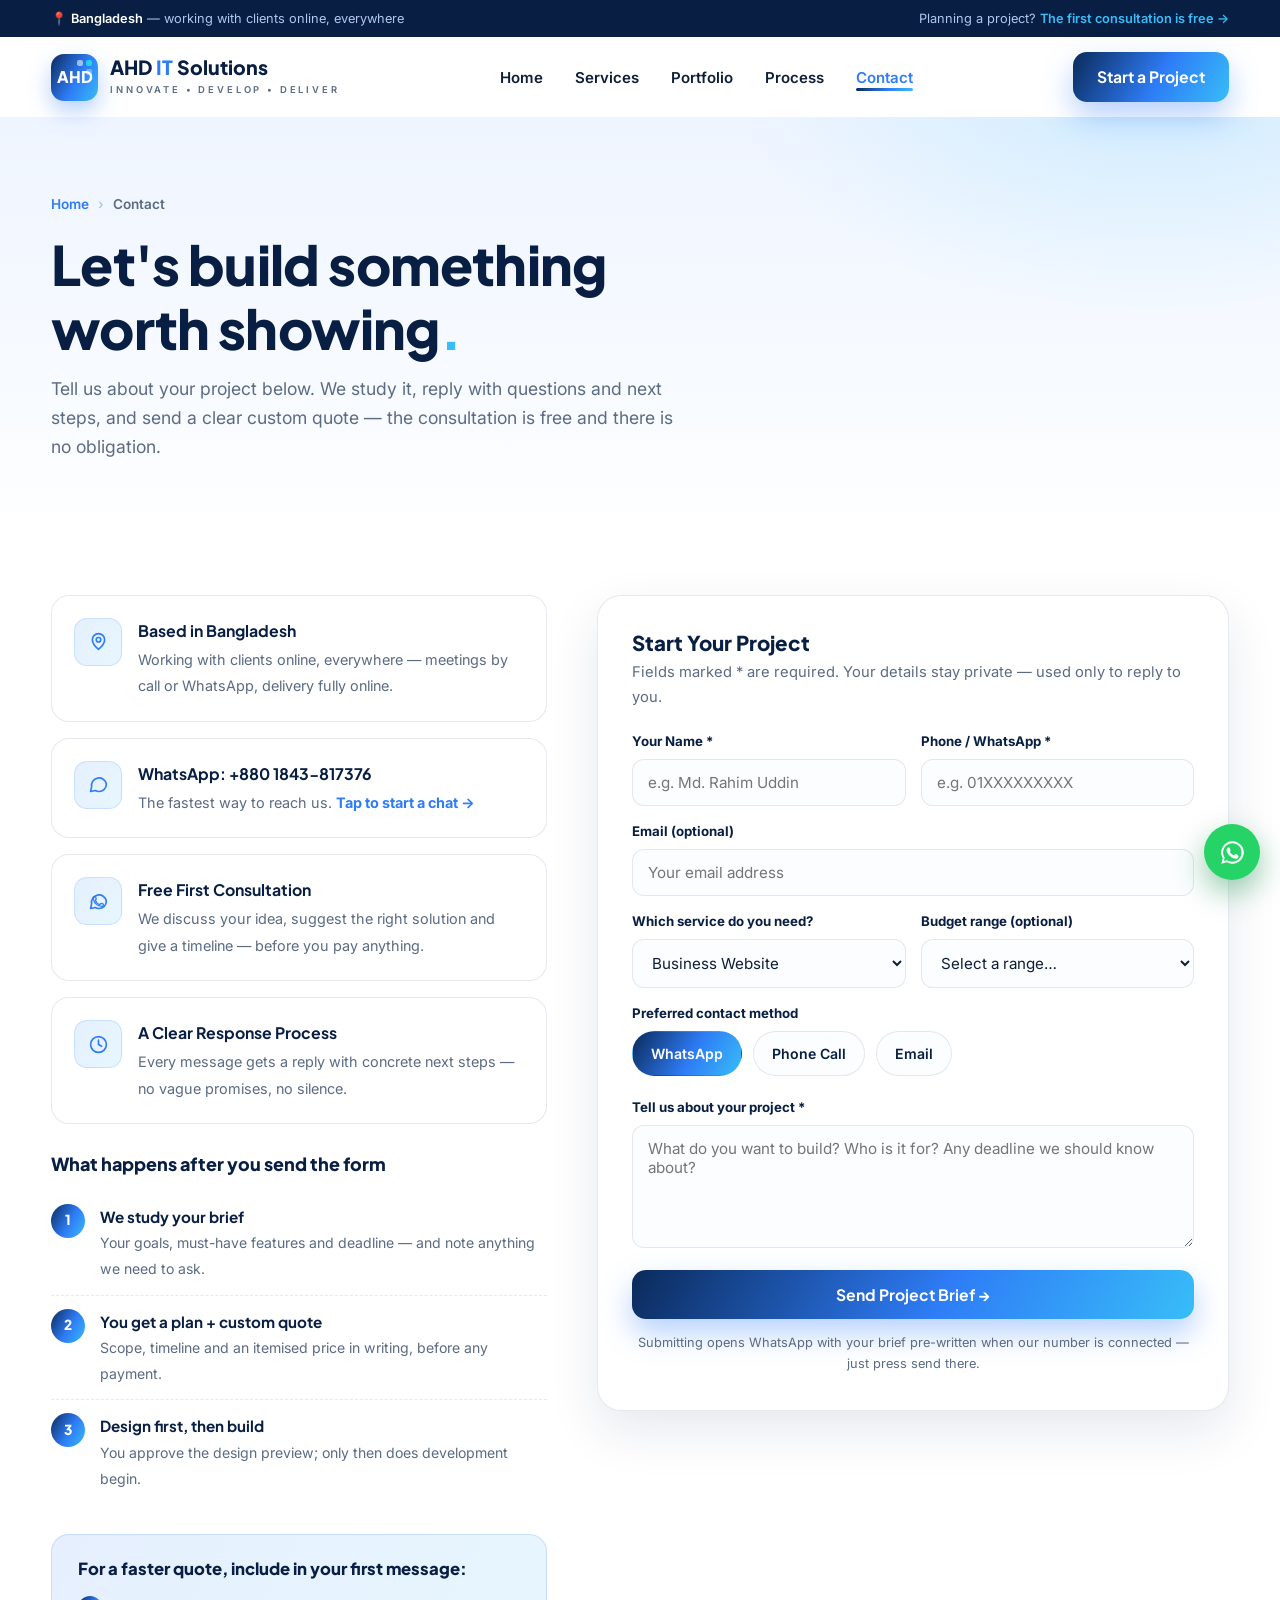
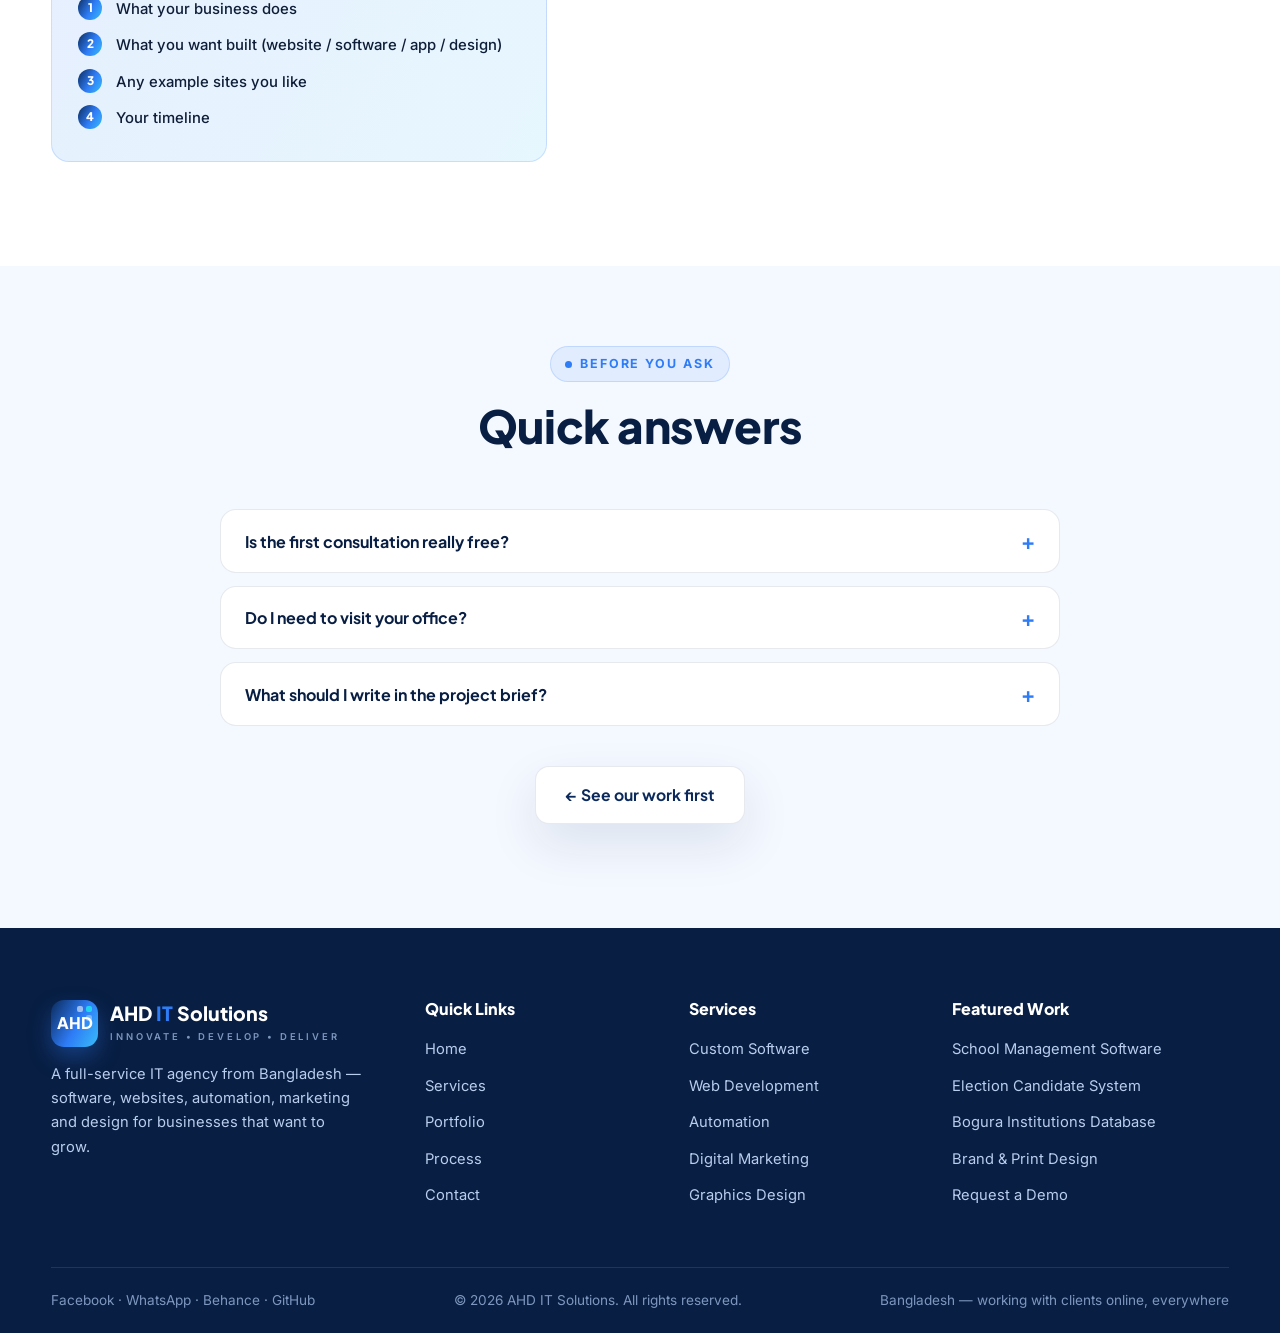
==== commit 136ae76c: "Audit fixes: realistic portfolio photos, pricing + technologies sections, optimised images" ====
--- a/contact.html
+++ b/contact.html
@@ -5,6 +5,9 @@
 <meta name="viewport" content="width=device-width, initial-scale=1.0">
 <title>Contact — AHD IT Solutions | Start Your Project</title>
 <meta name="description" content="Start a project with AHD IT Solutions: free first consultation, a clear custom quote, and a step-by-step plan. Based in Bangladesh, working with clients online everywhere.">
+<meta property="og:title" content="Contact — AHD IT Solutions | Start Your Project">
+<meta property="og:description" content="Start a project with AHD IT Solutions: free first consultation, a clear custom quote, and a step-by-step plan. Based in Bangladesh, working with clients online everywhere.">
+<meta property="og:type" content="website">
 <link rel="icon" href="data:image/svg+xml,%3Csvg xmlns='http://www.w3.org/2000/svg' viewBox='0 0 64 64'%3E%3Cdefs%3E%3ClinearGradient id='g' x1='0' y1='0' x2='1' y2='1'%3E%3Cstop offset='0' stop-color='%230B2A5B'/%3E%3Cstop offset='1' stop-color='%232E7CF6'/%3E%3C/linearGradient%3E%3C/defs%3E%3Crect width='64' height='64' rx='14' fill='url(%23g)'/%3E%3Ctext x='32' y='42' font-family='Arial' font-size='24' font-weight='900' fill='white' text-anchor='middle'%3EA%3C/text%3E%3C/svg%3E">
 <link rel="preconnect" href="https://fonts.googleapis.com">
 <link href="https://fonts.googleapis.com/css2?family=Plus+Jakarta+Sans:wght@400;500;600;700;800&family=Inter:wght@400;500;600&display=swap" rel="stylesheet">
@@ -76,6 +79,15 @@
         <div class="ns-item"><span class="n">1</span><div><b>We study your brief</b><span>Your goals, must-have features and deadline — and note anything we need to ask.</span></div></div>
         <div class="ns-item"><span class="n">2</span><div><b>You get a plan + custom quote</b><span>Scope, timeline and an itemised price in writing, before any payment.</span></div></div>
         <div class="ns-item"><span class="n">3</span><div><b>Design first, then build</b><span>You approve the design preview; only then does development begin.</span></div></div>
+      </div>
+      <div class="quote-tips">
+        <h3>For a faster quote, include in your first message:</h3>
+        <ol>
+          <li>What your business does</li>
+          <li>What you want built (website / software / app / design)</li>
+          <li>Any example sites you like</li>
+          <li>Your timeline</li>
+        </ol>
       </div>
     </div>
 
@@ -171,7 +183,7 @@
       </div>
     </div>
     <div class="foot-bottom">
-      <span class="foot-social"><a href="https://www.facebook.com/ahditsolutions" target="_blank" rel="noopener">Facebook</a> · <a href="https://wa.me/8801843817376" target="_blank" rel="noopener">WhatsApp</a></span>
+      <span class="foot-social"><a href="https://www.facebook.com/ahditsolutions" target="_blank" rel="noopener">Facebook</a> · <a href="https://wa.me/8801843817376" target="_blank" rel="noopener">WhatsApp</a> · <a href="https://www.behance.net/abuhasnat0" target="_blank" rel="noopener">Behance</a> · <a href="https://github.com/SD-Hasnat/ahditsolutions" target="_blank" rel="noopener">GitHub</a></span>
       <span>© 2026 AHD IT Solutions. All rights reserved.</span>
       <span>Bangladesh — working with clients online, everywhere</span>
     </div>
--- a/styles.css
+++ b/styles.css
@@ -455,3 +455,59 @@
 /* Floating WhatsApp button (injected by script.js when number is set) */
 .wa-float{position:fixed;right:20px;bottom:20px;z-index:120;width:56px;height:56px;border-radius:50%;background:#25D366;display:grid;place-items:center;box-shadow:0 12px 30px rgba(18,140,70,.45);transition:.25s;animation:float 5s ease-in-out infinite}
 .wa-float:hover{transform:scale(1.08)}
+
+/* ---------- Portfolio photo visuals (real project photos) ---------- */
+.work-visual.photo-visual{padding:0;height:auto}
+.proj-photo{width:100%;aspect-ratio:16/10;object-fit:cover;display:block;border-radius:inherit;transition:transform .6s ease}
+.work:hover .proj-photo{transform:scale(1.05)}
+.work-visual.photo-visual .wv-cat{background:rgba(8,30,66,.48);border-color:rgba(255,255,255,.35)}
+
+/* ---------- Featured product photo ---------- */
+.feature-photo{width:100%;height:100%;object-fit:cover;border-radius:16px;display:block;box-shadow:0 34px 80px rgba(0,0,0,.38)}
+
+/* ---------- Selected Work list (home) ---------- */
+.work-list{max-width:940px;margin:0 auto;border-top:1px solid var(--line)}
+.work-row{display:flex;align-items:center;gap:22px;padding:27px 18px;border-bottom:1px solid var(--line);border-radius:8px;transition:background .25s}
+.work-row:hover{background:var(--bg)}
+.wr-main{flex:1;min-width:0}
+.wr-title{display:block;font-family:'Plus Jakarta Sans';font-weight:800;font-size:1.24rem;color:var(--navy2);line-height:1.25}
+.wr-line{display:block;color:var(--muted);font-size:.94rem;margin-top:4px}
+.wr-cat{font-size:.7rem;font-weight:800;letter-spacing:.11em;text-transform:uppercase;color:var(--blue);background:rgba(46,124,246,.09);border:1px solid rgba(46,124,246,.18);padding:6px 13px;border-radius:99px;white-space:nowrap;flex:none}
+.wr-arrow{font-size:1.35rem;font-weight:800;color:var(--blue);flex:none;transition:transform .25s}
+.work-row:hover .wr-arrow{transform:translateX(5px)}
+
+/* ---------- Technologies strip ---------- */
+.tech-strip{margin-top:58px;text-align:center}
+.ts-label{font-size:.78rem;font-weight:700;letter-spacing:.18em;text-transform:uppercase;color:var(--muted)}
+.tech-strip .tech-row{margin-top:20px}
+
+/* ---------- Pricing ---------- */
+.price-grid{display:grid;grid-template-columns:repeat(3,1fr);gap:24px;align-items:stretch}
+.price-card{background:#fff;border:1.5px solid var(--line);border-radius:var(--r);padding:36px 29px 30px;display:flex;flex-direction:column;position:relative;transition:.3s}
+.price-card:hover{transform:translateY(-6px);box-shadow:var(--shadow-lg)}
+.price-card.featured{border:1.5px solid transparent;background:linear-gradient(#fff,#fff) padding-box,var(--grad) border-box;box-shadow:var(--shadow)}
+.price-badge{position:absolute;top:-14px;left:50%;transform:translateX(-50%);background:var(--grad);color:#fff;font-family:'Plus Jakarta Sans';font-size:.68rem;font-weight:800;letter-spacing:.12em;text-transform:uppercase;padding:6px 16px;border-radius:99px;box-shadow:0 10px 22px rgba(46,124,246,.4);white-space:nowrap}
+.price-card h3{font-size:1.24rem;font-weight:800}
+.price-for{color:var(--muted);font-size:.9rem;margin:5px 0 19px}
+.price-list{list-style:none;margin-bottom:28px;flex:1}
+.price-list li{padding:6.5px 0 6.5px 28px;position:relative;font-size:.94rem;font-weight:500}
+.price-list li::before{content:"✓";position:absolute;left:0;top:6.5px;width:20px;height:20px;border-radius:50%;background:rgba(46,124,246,.13);color:var(--blue);font-weight:800;font-size:.7rem;display:grid;place-items:center}
+.price-note{text-align:center;color:var(--muted);font-size:.96rem;margin-top:32px}
+
+/* ---------- Contact quote checklist ---------- */
+.quote-tips{margin-top:30px;background:var(--grad-soft);border:1px solid rgba(46,124,246,.18);border-radius:18px;padding:24px 26px}
+.quote-tips h3{font-size:1.04rem;font-weight:800;margin-bottom:12px}
+.quote-tips ol{list-style:none;counter-reset:qt}
+.quote-tips li{counter-increment:qt;padding:6px 0 6px 38px;position:relative;font-size:.93rem;font-weight:500}
+.quote-tips li::before{content:counter(qt);position:absolute;left:0;top:5px;width:24px;height:24px;border-radius:50%;background:var(--grad);color:#fff;font-family:'Plus Jakarta Sans';font-size:.74rem;font-weight:800;display:grid;place-items:center}
+
+@media(max-width:1020px){
+  .price-grid{grid-template-columns:1fr 1fr}
+}
+@media(max-width:720px){
+  .price-grid{grid-template-columns:1fr}
+  .price-card.featured{margin-top:12px}
+  .work-row{flex-wrap:wrap;gap:9px 14px;padding:22px 10px}
+  .wr-main{flex-basis:100%}
+  .feature-photo{height:auto;aspect-ratio:16/10}
+}
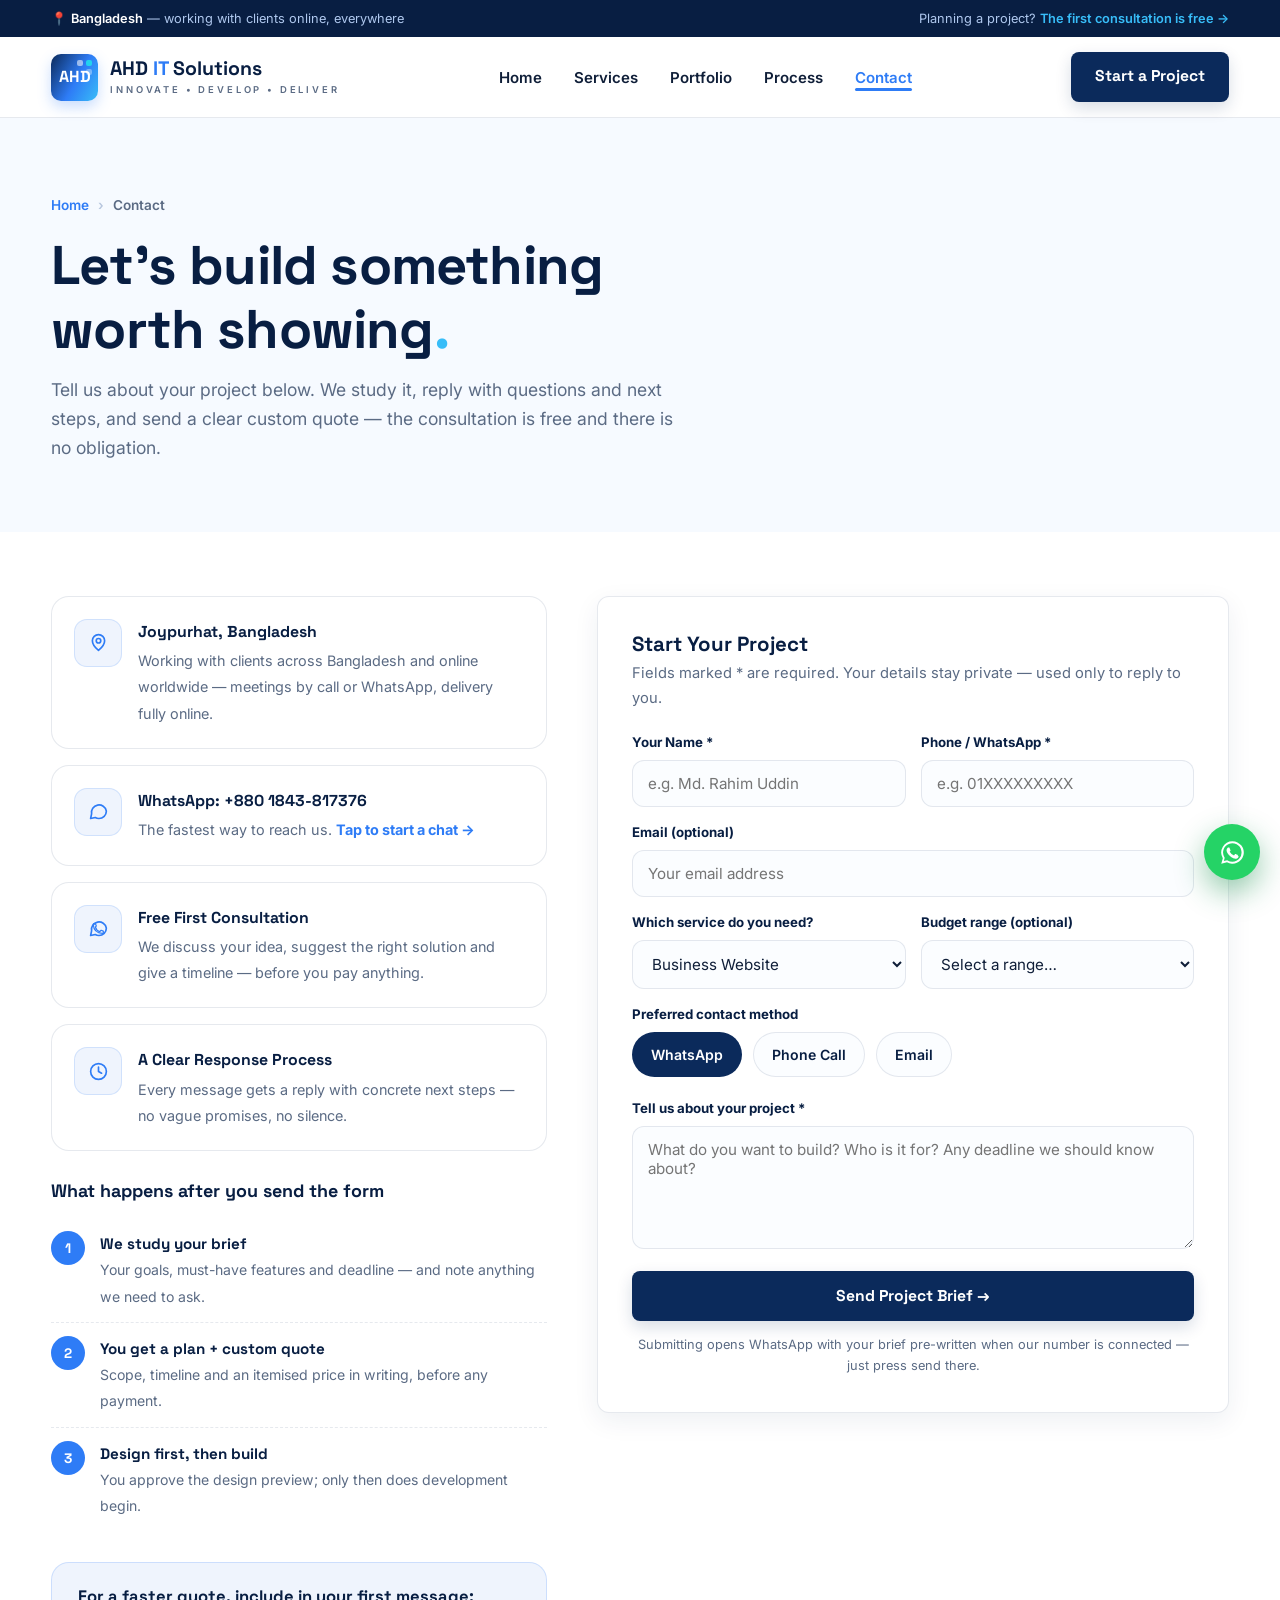
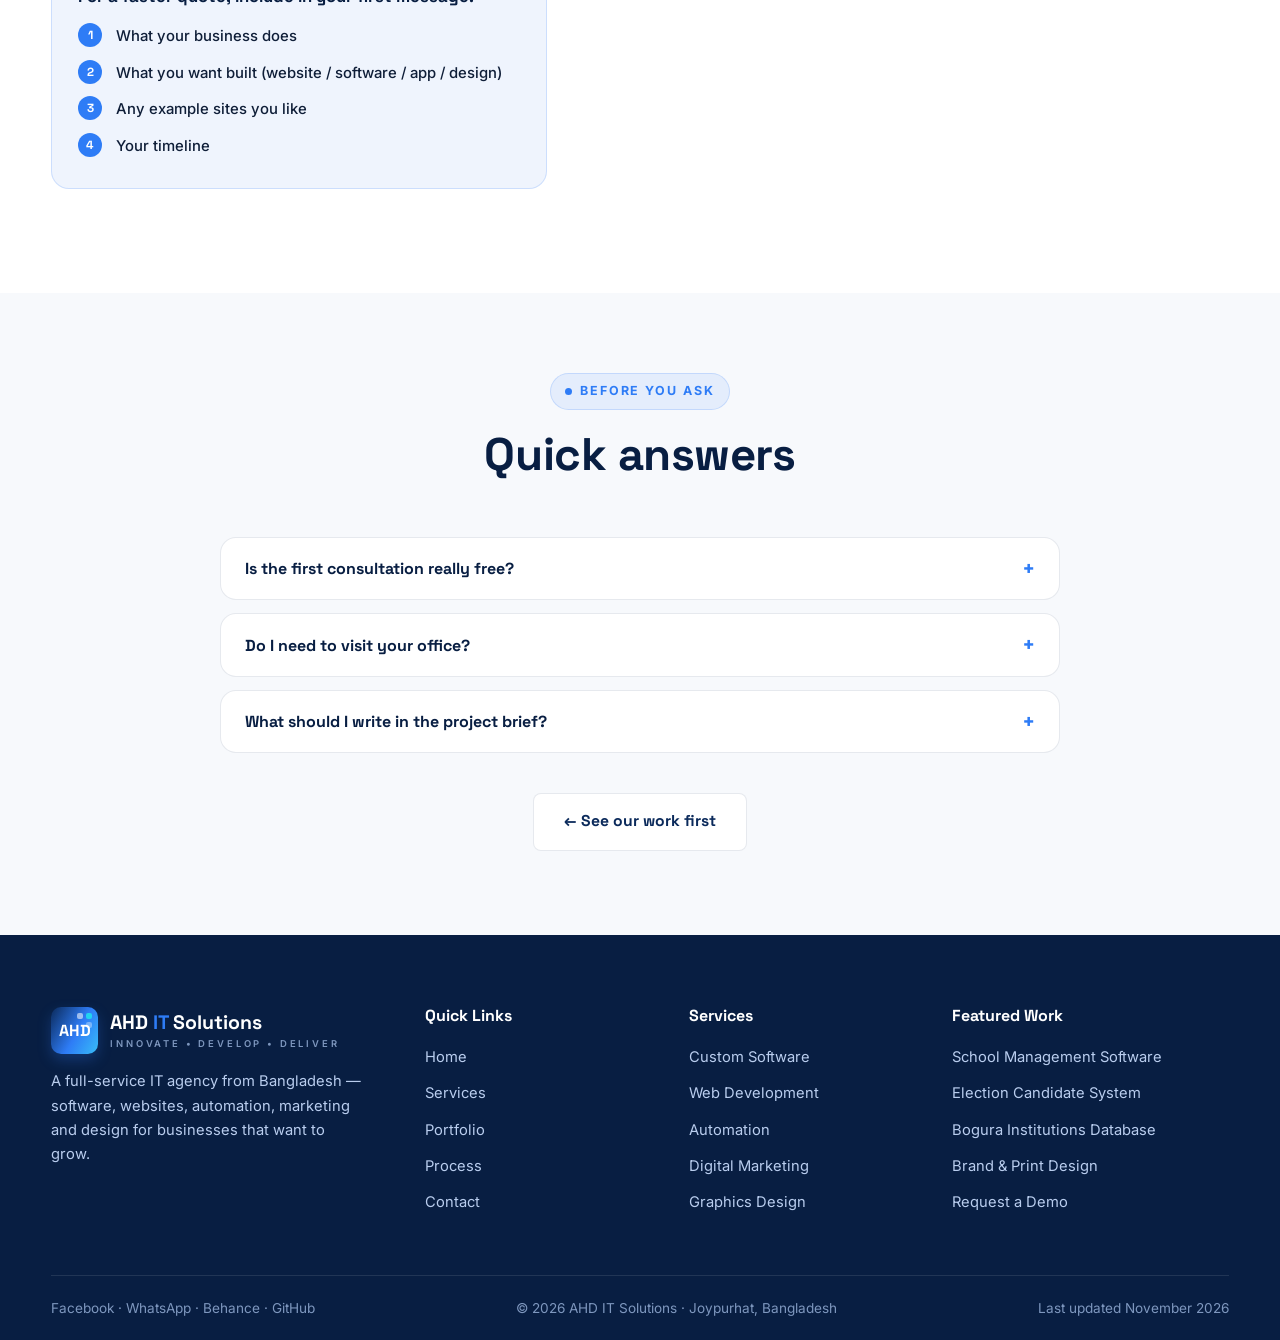
==== commit 14bc7768: "De-template overhaul: editorial layouts, Space Grotesk, specific copy, project meta" ====
--- a/contact.html
+++ b/contact.html
@@ -10,7 +10,7 @@
 <meta property="og:type" content="website">
 <link rel="icon" href="data:image/svg+xml,%3Csvg xmlns='http://www.w3.org/2000/svg' viewBox='0 0 64 64'%3E%3Cdefs%3E%3ClinearGradient id='g' x1='0' y1='0' x2='1' y2='1'%3E%3Cstop offset='0' stop-color='%230B2A5B'/%3E%3Cstop offset='1' stop-color='%232E7CF6'/%3E%3C/linearGradient%3E%3C/defs%3E%3Crect width='64' height='64' rx='14' fill='url(%23g)'/%3E%3Ctext x='32' y='42' font-family='Arial' font-size='24' font-weight='900' fill='white' text-anchor='middle'%3EA%3C/text%3E%3C/svg%3E">
 <link rel="preconnect" href="https://fonts.googleapis.com">
-<link href="https://fonts.googleapis.com/css2?family=Plus+Jakarta+Sans:wght@400;500;600;700;800&family=Inter:wght@400;500;600&display=swap" rel="stylesheet">
+<link href="https://fonts.googleapis.com/css2?family=Space+Grotesk:wght@500;600;700&family=Inter:wght@400;500;600&display=swap" rel="stylesheet">
 <link rel="stylesheet" href="styles.css">
 </head>
 <body>
@@ -56,10 +56,10 @@
 <!-- ================= CONTACT ================= -->
 <section style="padding-top:64px">
   <div class="wrap contact-grid">
-    <div class="reveal">
+    <div>
       <div class="c-card">
         <span class="ci"><svg viewBox="0 0 24 24"><path d="M12 21s-7-5.6-7-11a7 7 0 1114 0c0 5.4-7 11-7 11z"/><circle cx="12" cy="10" r="2.6"/></svg></span>
-        <div><b>Based in Bangladesh</b><span>Working with clients online, everywhere — meetings by call or WhatsApp, delivery fully online.</span></div>
+        <div><b>Joypurhat, Bangladesh</b><span>Working with clients across Bangladesh and online worldwide — meetings by call or WhatsApp, delivery fully online.</span></div>
       </div>
       <div class="c-card">
         <span class="ci"><svg viewBox="0 0 24 24"><path d="M21 11.5a8.5 8.5 0 01-8.5 8.5c-1.5 0-3-.4-4.2-1.1L3 20l1.1-5.3A8.5 8.5 0 1121 11.5z"/></svg></span>
@@ -91,7 +91,7 @@
       </div>
     </div>
 
-    <div class="form-card reveal d1" id="contact-form">
+    <div class="form-card" id="contact-form">
       <h3>Start Your Project</h3>
       <p>Fields marked * are required. Your details stay private — used only to reply to you.</p>
       <div class="form-ok" id="formOk">✓ Thank you! Your project brief is ready — if WhatsApp did not open automatically, your details are saved in this form and we will use your preferred contact method as soon as our inbox is connected.</div>
@@ -134,25 +134,25 @@
 <!-- ================= SMALL FAQ ================= -->
 <section class="faq" style="background:var(--bg);padding-top:80px">
   <div class="wrap">
-    <div class="sec-head reveal">
+    <div class="sec-head">
       <span class="eyebrow">Before You Ask</span>
       <h2>Quick answers</h2>
     </div>
     <div class="faq-list">
-      <div class="faq-item reveal">
+      <div class="faq-item">
         <button class="faq-q">Is the first consultation really free?<span class="fx">+</span></button>
         <div class="faq-a"><p>Yes. We discuss your project, suggest an approach and give you a timeline and custom quote in writing. You decide afterwards — there is no obligation to continue.</p></div>
       </div>
-      <div class="faq-item reveal">
+      <div class="faq-item">
         <button class="faq-q">Do I need to visit your office?<span class="fx">+</span></button>
         <div class="faq-a"><p>No. We are based in Bangladesh and work with clients fully online — briefings, design previews, progress updates and delivery all happen by call, WhatsApp and shared links.</p></div>
       </div>
-      <div class="faq-item reveal">
+      <div class="faq-item">
         <button class="faq-q">What should I write in the project brief?<span class="fx">+</span></button>
         <div class="faq-a"><p>Just the essentials: what you want to build, who will use it, the features you cannot live without, and any deadline. Even a rough idea is enough — shaping it is part of our job.</p></div>
       </div>
     </div>
-    <div style="text-align:center;margin-top:40px" class="reveal">
+    <div style="text-align:center;margin-top:40px">
       <a class="btn btn-ghost" href="portfolio.html">← See our work first</a>
     </div>
   </div>
@@ -184,8 +184,8 @@
     </div>
     <div class="foot-bottom">
       <span class="foot-social"><a href="https://www.facebook.com/ahditsolutions" target="_blank" rel="noopener">Facebook</a> · <a href="https://wa.me/8801843817376" target="_blank" rel="noopener">WhatsApp</a> · <a href="https://www.behance.net/abuhasnat0" target="_blank" rel="noopener">Behance</a> · <a href="https://github.com/SD-Hasnat/ahditsolutions" target="_blank" rel="noopener">GitHub</a></span>
-      <span>© 2026 AHD IT Solutions. All rights reserved.</span>
-      <span>Bangladesh — working with clients online, everywhere</span>
+      <span>© 2026 AHD IT Solutions · Joypurhat, Bangladesh</span>
+      <span>Last updated November 2026</span>
     </div>
   </div>
 </footer>
--- a/styles.css
+++ b/styles.css
@@ -6,20 +6,22 @@
   --navy:#0B2A5B; --navy2:#081E42; --navy3:#0D3270;
   --blue:#2E7CF6; --sky:#38BDF8; --cyan:#22D3EE;
   --ink:#0F1E38; --muted:#5B6B84;
-  --bg:#F4F8FF; --bg2:#EDF3FD; --card:#FFFFFF;
+  --bg:#F7F9FC; --bg2:#EDF3FD; --card:#FFFFFF;
   --line:rgba(11,42,91,.10);
   --grad:linear-gradient(120deg,#0B2A5B 0%,#2E7CF6 55%,#38BDF8 100%);
-  --grad-soft:linear-gradient(120deg,rgba(46,124,246,.12),rgba(56,189,248,.12));
-  --shadow:0 20px 50px rgba(11,42,91,.10);
-  --shadow-lg:0 34px 90px rgba(11,42,91,.18);
-  --r:24px;
+  --grad-soft:#EFF4FD;
+  --shadow:0 8px 26px rgba(11,42,91,.07);
+  --shadow-lg:0 18px 48px rgba(11,42,91,.12);
+  --r:10px;
 }
 *{margin:0;padding:0;box-sizing:border-box}
 html{scroll-behavior:smooth}
 body{font-family:'Inter',system-ui,sans-serif;color:var(--ink);background:#fff;line-height:1.65;overflow-x:hidden}
-h1,h2,h3,h4,.brand-name{font-family:'Plus Jakarta Sans',sans-serif;line-height:1.16;color:var(--navy2)}
+h1,h2,h3,h4,.brand-name{font-family:'Space Grotesk',sans-serif;line-height:1.16;color:var(--navy2)}
 img,svg{display:block;max-width:100%}
 a{text-decoration:none;color:inherit}
+::selection{background:var(--blue);color:#fff}
+:focus-visible{outline:2px solid var(--blue);outline-offset:2px}
 .wrap{width:min(1200px,92%);margin:0 auto}
 section{padding:104px 0}
 .eyebrow{display:inline-flex;align-items:center;gap:8px;font-size:.78rem;font-weight:700;letter-spacing:.16em;text-transform:uppercase;color:var(--blue);background:rgba(46,124,246,.09);border:1px solid rgba(46,124,246,.18);padding:7px 14px;border-radius:99px}
@@ -29,16 +31,15 @@
 .sec-head.left{margin-left:0;text-align:left}
 .sec-head h2{font-size:clamp(2rem,4.2vw,2.85rem);font-weight:800;margin:18px 0 13px;letter-spacing:-.01em}
 .sec-head p{color:var(--muted);font-size:1.06rem}
-.btn{display:inline-flex;align-items:center;gap:9px;font-family:'Plus Jakarta Sans';font-weight:700;font-size:.98rem;padding:15px 30px;border-radius:14px;border:0;cursor:pointer;transition:.25s}
-.btn-primary{background:var(--grad);color:#fff;box-shadow:0 14px 30px rgba(46,124,246,.35)}
-.btn-primary:hover{transform:translateY(-3px);box-shadow:0 20px 42px rgba(46,124,246,.45)}
-.btn-ghost{background:#fff;color:var(--navy);border:1.5px solid var(--line);box-shadow:var(--shadow)}
-.btn-ghost:hover{transform:translateY(-3px);border-color:rgba(46,124,246,.4)}
+.btn{display:inline-flex;align-items:center;gap:9px;font-family:'Space Grotesk';font-weight:700;font-size:.98rem;padding:15px 30px;border-radius:8px;border:0;cursor:pointer;transition:.25s}
+.btn-primary{background:var(--navy);color:#fff;box-shadow:0 6px 16px rgba(11,42,91,.16)}
+.btn-primary:hover{background:var(--blue)}
+.btn-ghost{background:#fff;color:var(--navy);border:1px solid var(--line);box-shadow:none}
+.btn-ghost:hover{border-color:rgba(46,124,246,.45);color:var(--blue)}
 .btn-white{background:#fff;color:var(--navy)}
-.btn-white:hover{transform:translateY(-3px)}
+.btn-white:hover{background:#EAF2FF}
 .reveal{opacity:0;transform:translateY(30px);transition:opacity .75s ease,transform .75s ease}
 .reveal.in{opacity:1;transform:none}
-.reveal.d1{transition-delay:.08s}.reveal.d2{transition-delay:.16s}.reveal.d3{transition-delay:.24s}
 .tag-real{display:inline-block;background:rgba(14,159,110,.14);border:1px solid rgba(14,159,110,.35);color:#0B7A55;font-size:.68rem;font-weight:800;letter-spacing:.1em;text-transform:uppercase;padding:5px 12px;border-radius:99px}
 
 /* ---------- Top bar + Header ---------- */
@@ -46,18 +47,18 @@
 .topbar .wrap{display:flex;justify-content:space-between;gap:14px;flex-wrap:wrap}
 .topbar b{color:#fff;font-weight:600}
 .topbar a{color:var(--sky);font-weight:600}
-header.site{position:sticky;top:0;z-index:100;transition:.3s;background:rgba(255,255,255,.82);backdrop-filter:blur(16px)}
-header.site.scrolled{box-shadow:0 10px 34px rgba(11,42,91,.10);background:rgba(255,255,255,.95)}
+header.site{position:sticky;top:0;z-index:100;transition:.3s;background:#fff;border-bottom:1px solid var(--line)}
+header.site.scrolled{box-shadow:0 6px 20px rgba(11,42,91,.07)}
 .nav{display:flex;align-items:center;justify-content:space-between;padding:15px 0;gap:20px}
 .brand{display:flex;align-items:center;gap:12px}
-.brand-mark{width:47px;height:47px;border-radius:13px;background:var(--grad);display:grid;place-items:center;color:#fff;font-family:'Plus Jakarta Sans';font-weight:800;font-size:1rem;box-shadow:0 10px 22px rgba(46,124,246,.35);position:relative;overflow:hidden;flex:none}
+.brand-mark{width:47px;height:47px;border-radius:10px;background:var(--grad);display:grid;place-items:center;color:#fff;font-family:'Space Grotesk';font-weight:800;font-size:1rem;box-shadow:0 6px 14px rgba(46,124,246,.26);position:relative;overflow:hidden;flex:none}
 .brand-mark::after{content:"";position:absolute;top:6px;right:6px;width:6px;height:6px;background:var(--cyan);border-radius:2px;box-shadow:-9px 0 0 rgba(255,255,255,.55),0 9px 0 rgba(255,255,255,.35)}
 .brand-name{font-size:1.22rem;font-weight:800;color:var(--navy2);white-space:nowrap}
 .brand-name em{font-style:normal;color:var(--blue)}
 .brand-tag{display:block;font-family:'Inter';font-size:.59rem;font-weight:600;letter-spacing:.3em;color:var(--muted)}
 .nav-links{display:flex;gap:32px;list-style:none}
 .nav-links a{font-weight:600;font-size:.94rem;color:var(--ink);position:relative;padding:4px 0}
-.nav-links a::after{content:"";position:absolute;left:0;bottom:0;width:0;height:2.5px;border-radius:2px;background:var(--grad);transition:.3s}
+.nav-links a::after{content:"";position:absolute;left:0;bottom:0;width:0;height:2.5px;border-radius:2px;background:var(--blue);transition:.3s}
 .nav-links a:hover::after,.nav-links a.active::after{width:100%}
 .nav-links a.active{color:var(--blue)}
 .burger{display:none;background:none;border:0;cursor:pointer;padding:8px}
@@ -71,36 +72,33 @@
 header.site.open .burger span:nth-child(3){transform:translateY(-8px) rotate(-45deg)}
 
 /* ---------- HERO (split, photo-led) ---------- */
-.hero{position:relative;padding:74px 0 0;background:
- radial-gradient(760px 460px at 92% -8%,rgba(56,189,248,.20),transparent 60%),
- radial-gradient(640px 440px at -10% 26%,rgba(46,124,246,.13),transparent 60%),
- linear-gradient(180deg,#EFF5FF 0%,#F8FBFF 60%,#FFFFFF 100%);overflow:hidden}
+.hero{position:relative;padding:74px 0 0;background:#F6FAFF;overflow:hidden}
 .hero-grid{display:grid;grid-template-columns:1.04fr .96fr;gap:58px;align-items:center;padding-bottom:78px}
 .hero h1{font-size:clamp(2.6rem,5.4vw,3.9rem);font-weight:800;letter-spacing:-.015em;margin:24px 0 20px;color:var(--navy2)}
 .hero h1 .accent{position:relative;display:inline-block;white-space:nowrap}
-.hero h1 .accent::after{content:"";position:absolute;left:0;right:0;bottom:.06em;height:.34em;background:linear-gradient(90deg,rgba(46,124,246,.35),rgba(56,189,248,.45));border-radius:6px;z-index:-1;transform:skewX(-8deg)}
+.hero h1 .accent::after{content:"";position:absolute;left:0;right:0;bottom:.06em;height:.34em;background:rgba(46,124,246,.30);border-radius:6px;z-index:-1;transform:skewX(-8deg)}
 .hero h1 .stop{color:var(--sky)}
 .hero-sub{font-size:1.14rem;color:var(--muted);max-width:520px}
 .hero-btns{display:flex;gap:14px;flex-wrap:wrap;margin:32px 0 40px}
 .hero-stats{display:grid;grid-template-columns:repeat(4,1fr);gap:14px;border-top:1px solid var(--line);padding-top:26px;max-width:560px}
-.hstat b{display:block;font-family:'Plus Jakarta Sans';font-size:1.62rem;font-weight:800;color:var(--navy2);line-height:1.1}
+.hstat b{display:block;font-family:'Space Grotesk';font-size:1.62rem;font-weight:800;color:var(--navy2);line-height:1.1}
 .hstat b i{font-style:normal;color:var(--blue)}
 .hstat span{font-size:.74rem;color:var(--muted);font-weight:600;text-transform:uppercase;letter-spacing:.05em}
 .hero-photo{position:relative}
-.hero-photo .frame{position:relative;border-radius:26px;overflow:hidden;box-shadow:var(--shadow-lg);border:6px solid #fff}
+.hero-photo .frame{position:relative;border-radius:14px;overflow:hidden;box-shadow:var(--shadow-lg);border:6px solid #fff}
 .hero-photo .frame img{width:100%;height:520px;object-fit:cover}
-.hero-photo::before{content:"";position:absolute;width:78%;height:78%;right:-38px;top:-38px;background:var(--grad);border-radius:30px;opacity:.9;z-index:-0}
-.hero-photo .blob{position:absolute;left:-46px;bottom:44px;width:150px;height:150px;border-radius:50%;background:radial-gradient(circle,rgba(56,189,248,.5),transparent 65%);z-index:0}
+.hero-photo::before{content:"";position:absolute;width:78%;height:78%;right:-38px;top:-38px;background:var(--blue);border-radius:14px;opacity:.16;z-index:-0}
+.hero-photo .blob{display:none}
 .hero-photo .frame{z-index:1}
-.float-card{position:absolute;z-index:2;background:rgba(255,255,255,.94);backdrop-filter:blur(10px);border:1px solid var(--line);border-radius:16px;box-shadow:var(--shadow);padding:14px 17px;animation:float 5.5s ease-in-out infinite}
+.float-card{position:absolute;z-index:2;background:#fff;border:1px solid var(--line);border-radius:10px;box-shadow:var(--shadow);padding:14px 17px;animation:float 5.5s ease-in-out infinite}
 .fc-status{top:26px;left:-30px;width:248px}
 .fc-status .fcs-head{display:flex;justify-content:space-between;align-items:center;margin-bottom:9px}
-.fc-status .fcs-head b{font-family:'Plus Jakarta Sans';font-size:.8rem;color:var(--navy2)}
+.fc-status .fcs-head b{font-family:'Space Grotesk';font-size:.8rem;color:var(--navy2)}
 .fc-status .row{display:flex;justify-content:space-between;font-size:.7rem;color:var(--muted);padding:5px 0;border-top:1px dashed var(--line)}
 .fc-status .row b{color:var(--ink);font-weight:600}
 .fc-live{bottom:30px;right:-16px;display:flex;gap:12px;align-items:center;animation-delay:1.3s}
 .fc-live .ic{width:40px;height:40px;border-radius:12px;background:#E3F8EF;display:grid;place-items:center;flex:none}
-.fc-live b{display:block;font-family:'Plus Jakarta Sans';font-size:.84rem;color:var(--navy2)}
+.fc-live b{display:block;font-family:'Space Grotesk';font-size:.84rem;color:var(--navy2)}
 .fc-live span{font-size:.72rem;color:var(--muted)}
 @keyframes float{0%,100%{transform:translateY(0)}50%{transform:translateY(-10px)}}
 .pill{font-size:.6rem;font-weight:700;padding:2.5px 9px;border-radius:99px;white-space:nowrap}
@@ -112,18 +110,18 @@
 .proof .p-label{color:#8FA8CF;font-size:.76rem;font-weight:700;letter-spacing:.18em;text-transform:uppercase;white-space:nowrap}
 .marquee{overflow:hidden;flex:1;-webkit-mask-image:linear-gradient(90deg,transparent,#000 8%,#000 92%,transparent);mask-image:linear-gradient(90deg,transparent,#000 8%,#000 92%,transparent)}
 .marquee-track{display:flex;gap:52px;width:max-content;animation:scrollX 30s linear infinite}
-.marquee-track span{color:#fff;font-family:'Plus Jakarta Sans';font-weight:700;font-size:1rem;white-space:nowrap;display:flex;gap:52px;align-items:center}
+.marquee-track span{color:#fff;font-family:'Space Grotesk';font-weight:700;font-size:1rem;white-space:nowrap;display:flex;gap:52px;align-items:center}
 .marquee-track span::after{content:"";width:7px;height:7px;border-radius:2px;background:var(--sky);flex:none}
 @keyframes scrollX{to{transform:translateX(-50%)}}
 
 /* ---------- About ---------- */
 .about-grid{display:grid;grid-template-columns:1fr 1fr;gap:60px;align-items:center}
 .about-visual{position:relative}
-.about-visual .frame{border-radius:26px;overflow:hidden;box-shadow:var(--shadow-lg);border:6px solid #fff}
+.about-visual .frame{border-radius:14px;overflow:hidden;box-shadow:var(--shadow-lg);border:6px solid #fff}
 .about-visual .frame img{width:100%;height:430px;object-fit:cover;object-position:22% 50%}
-.about-chip{position:absolute;bottom:26px;left:26px;right:26px;background:rgba(255,255,255,.94);backdrop-filter:blur(10px);border-radius:18px;padding:17px 20px;display:flex;gap:14px;align-items:center;box-shadow:var(--shadow)}
-.about-chip .ic{width:45px;height:45px;border-radius:13px;background:var(--grad);display:grid;place-items:center;flex:none}
-.about-chip b{display:block;font-family:'Plus Jakarta Sans';color:var(--navy2);font-size:.94rem}
+.about-chip{position:absolute;bottom:26px;left:26px;right:26px;background:#fff;border:1px solid var(--line);border-radius:10px;padding:17px 20px;display:flex;gap:14px;align-items:center;box-shadow:var(--shadow)}
+.about-chip .ic{width:45px;height:45px;border-radius:10px;background:var(--navy);display:grid;place-items:center;flex:none}
+.about-chip b{display:block;font-family:'Space Grotesk';color:var(--navy2);font-size:.94rem}
 .about-chip span{font-size:.8rem;color:var(--muted)}
 .about-copy h2{font-size:clamp(1.95rem,3.8vw,2.6rem);font-weight:800;margin:17px 0 14px}
 .about-copy p{color:var(--muted);margin-bottom:15px;font-size:1.02rem}
@@ -135,18 +133,18 @@
 .services{background:var(--bg)}
 .svc-grid{display:grid;grid-template-columns:repeat(3,1fr);gap:24px}
 .svc{background:#fff;border:1px solid var(--line);border-radius:var(--r);overflow:hidden;transition:.3s;position:relative}
-.svc::before{content:"";position:absolute;inset:0 0 auto 0;height:4px;background:var(--grad);transform:scaleX(0);transform-origin:left;transition:.35s;z-index:3}
+.svc::before{content:"";position:absolute;inset:0 0 auto 0;height:4px;background:var(--blue);transform:scaleX(0);transform-origin:left;transition:.35s;z-index:3}
 .svc:hover{transform:translateY(-8px);box-shadow:var(--shadow-lg)}
 .svc:hover::before{transform:scaleX(1)}
 .svc-photo{height:158px;position:relative;overflow:hidden}
 .svc-photo img{width:100%;height:100%;object-fit:cover;transition:.5s}
 .svc:hover .svc-photo img{transform:scale(1.07)}
-.svc-photo::after{content:"";position:absolute;inset:0;background:linear-gradient(180deg,transparent 40%,rgba(8,30,66,.35))}
+.svc-photo::after{content:"";position:absolute;inset:0;background:rgba(8,30,66,.10)}
 .svc-photo.grad-only{display:grid;place-items:center}
-.svc-photo .big-word{font-family:'Plus Jakarta Sans';font-weight:800;color:rgba(255,255,255,.95);font-size:1.45rem;letter-spacing:.02em;text-align:center;padding:0 18px;text-shadow:0 6px 24px rgba(0,0,0,.25)}
-.g1{background:linear-gradient(135deg,#0B2A5B,#2E7CF6)}.g2{background:linear-gradient(135deg,#0E7490,#38BDF8)}
-.g3{background:linear-gradient(135deg,#1E3A8A,#7C6CF0)}.g4{background:linear-gradient(135deg,#0F766E,#34D399)}
-.g5{background:linear-gradient(135deg,#9D2C6C,#F472B6)}.g6{background:linear-gradient(135deg,#B45309,#FBBF24)}
+.svc-photo .big-word{font-family:'Space Grotesk';font-weight:800;color:rgba(255,255,255,.95);font-size:1.45rem;letter-spacing:.02em;text-align:center;padding:0 18px;text-shadow:0 6px 24px rgba(0,0,0,.25)}
+.g1{background:#0B2A5B}.g2{background:#0E7490}
+.g3{background:#1E3A8A}.g4{background:#0F766E}
+.g5{background:#8A2A63}.g6{background:#B45309}
 .svc-body{padding:26px 27px 29px}
 .svc-body h3{font-size:1.17rem;font-weight:800;margin-bottom:8px}
 .svc-body>p{color:var(--muted);font-size:.94rem;margin-bottom:14px}
@@ -154,44 +152,9 @@
 .svc-body li{font-size:.89rem;font-weight:500;padding:4.5px 0 4.5px 23px;position:relative}
 .svc-body li::before{content:"✓";position:absolute;left:0;color:var(--blue);font-weight:800;font-size:.8rem}
 
-/* ---------- Realistic UI mock (shared) ---------- */
-.browser{background:#fff;border-radius:18px;box-shadow:var(--shadow-lg);border:1px solid var(--line);overflow:hidden;text-align:left}
-.browser-bar{display:flex;align-items:center;gap:7px;padding:11px 15px;background:#F2F6FD;border-bottom:1px solid var(--line)}
-.dot{width:11px;height:11px;border-radius:50%;flex:none}
-.browser-url{margin-left:9px;flex:1;background:#fff;border:1px solid var(--line);border-radius:8px;font-size:.7rem;color:var(--muted);padding:4.5px 12px;white-space:nowrap;overflow:hidden}
-.dash{display:grid;grid-template-columns:132px 1fr}
-.dash-side{background:var(--navy2);padding:15px 11px;color:#C7D6F2}
-.dash-side .ds-logo{font-family:'Plus Jakarta Sans';font-weight:800;color:#fff;font-size:.78rem;margin-bottom:14px;padding:0 4px}
-.dash-side .ds-logo em{font-style:normal;color:var(--sky)}
-.ds-item{font-size:.66rem;padding:6.5px 8px;border-radius:8px;margin-bottom:3px;display:flex;gap:7px;align-items:center}
-.ds-item i{width:7px;height:7px;border-radius:2.5px;background:#3D5A8C;flex:none}
-.ds-item.active{background:rgba(46,124,246,.35);color:#fff}
-.ds-item.active i{background:var(--sky)}
-.dash-main{padding:15px;background:#F8FBFF;min-width:0}
-.dm-title{font-size:.82rem;font-weight:700;color:var(--navy2);font-family:'Plus Jakarta Sans'}
-.dm-sub{font-size:.64rem;color:var(--muted);margin-bottom:11px}
-.stat-row{display:grid;grid-template-columns:repeat(3,1fr);gap:9px;margin-bottom:11px}
-.stat{background:#fff;border:1px solid var(--line);border-radius:11px;padding:9px 11px}
-.stat b{display:block;font-family:'Plus Jakarta Sans';font-size:.92rem;color:var(--navy2)}
-.stat span{font-size:.58rem;color:var(--muted);text-transform:uppercase;letter-spacing:.05em}
-.stat .up{color:#0E9F6E;font-size:.6rem;font-weight:700;text-transform:none;letter-spacing:0}
-.chart{background:#fff;border:1px solid var(--line);border-radius:11px;padding:12px 13px 9px;margin-bottom:11px}
-.chart .c-head{display:flex;justify-content:space-between;font-size:.66rem;font-weight:700;color:var(--navy2);margin-bottom:9px}
-.chart .c-head span{color:var(--blue);font-weight:600}
-.bars{display:flex;align-items:flex-end;gap:6px;height:66px}
-.bars i{flex:1;border-radius:5px 5px 2px 2px;background:linear-gradient(180deg,var(--sky),var(--blue))}
-.bars i:nth-child(odd){background:linear-gradient(180deg,#BFD9FF,#7FB0F8)}
-table.ui-table{width:100%;border-collapse:collapse;background:#fff;border:1px solid var(--line);border-radius:11px;overflow:hidden;font-size:.68rem}
-table.ui-table th{background:#EFF4FD;color:var(--navy2);font-family:'Plus Jakarta Sans';font-size:.62rem;text-transform:uppercase;letter-spacing:.05em;text-align:left;padding:8px 11px}
-table.ui-table td{padding:7.5px 11px;border-top:1px solid var(--line);color:var(--ink);white-space:nowrap}
-table.ui-table td.dim{color:var(--muted)}
-.mini-table{background:#fff;border:1px solid var(--line);border-radius:11px;overflow:hidden}
-.mini-table>div{display:flex;justify-content:space-between;align-items:center;gap:10px;padding:8px 13px;font-size:.68rem;border-bottom:1px solid var(--line)}
-.mini-table>div:last-child{border:0}
-
 /* ---------- Featured case study (dark) ---------- */
-.case{background:linear-gradient(140deg,var(--navy2) 0%,#0D3270 55%,#11408F 100%);color:#DCE8FA;position:relative;overflow:hidden}
-.case::before{content:"";position:absolute;width:580px;height:580px;border-radius:50%;background:radial-gradient(circle,rgba(56,189,248,.25),transparent 65%);top:-210px;right:-130px}
+.case{background:var(--navy2);color:#DCE8FA;position:relative;overflow:hidden}
+.case::before{content:"";position:absolute;width:580px;height:580px;border-radius:50%;background:none;top:-210px;right:-130px}
 .case-grid{display:grid;grid-template-columns:.92fr 1.08fr;gap:56px;align-items:center;position:relative}
 .case h2{color:#fff;font-size:clamp(1.9rem,3.7vw,2.6rem);font-weight:800;margin:18px 0 14px}
 .case p.lead{color:#B9CDEE;font-size:1.03rem;margin-bottom:24px}
@@ -208,8 +171,6 @@
 .work:hover{transform:translateY(-7px);box-shadow:var(--shadow-lg)}
 .work.hide{opacity:0;transform:scale(.96);pointer-events:none;position:absolute;visibility:hidden}
 .work-visual{height:262px;position:relative;overflow:hidden;padding:18px}
-.work-visual .mockbox{position:absolute;inset:16px 16px -12px;background:#fff;border-radius:14px 14px 0 0;box-shadow:0 20px 44px rgba(0,0,0,.28);overflow:hidden;transition:.45s}
-.work:hover .mockbox{transform:translateY(-5px)}
 .work-visual .wv-tag{position:absolute;z-index:4;top:14px;left:14px;display:flex;gap:8px}
 .work-visual .wv-cat{background:rgba(255,255,255,.17);border:1px solid rgba(255,255,255,.4);color:#fff;font-size:.66rem;font-weight:700;letter-spacing:.11em;text-transform:uppercase;padding:5px 11px;border-radius:99px;backdrop-filter:blur(6px)}
 .work-body{padding:25px 27px 28px;display:flex;flex-direction:column;flex:1}
@@ -217,53 +178,19 @@
 .work-body p{color:var(--muted);font-size:.95rem;margin-bottom:16px;flex:1}
 .tags{display:flex;gap:8px;flex-wrap:wrap}
 .tags span{font-size:.73rem;font-weight:600;background:var(--grad-soft);color:var(--navy);border:1px solid rgba(46,124,246,.14);padding:5px 11px;border-radius:99px}
-.wv-photo{background-size:cover;background-position:center}
-.wv-photo::before{content:"";position:absolute;inset:0;background:linear-gradient(180deg,rgba(8,30,66,.05),rgba(8,30,66,.35))}
-/* print sheet visual */
-.print-sheet{position:absolute;inset:18px 34px -14px;background:#fff;border-radius:10px 10px 0 0;box-shadow:0 20px 44px rgba(0,0,0,.3);padding:18px 20px;transform:rotate(-1.2deg)}
-.print-sheet .ps-head{height:12px;width:56%;border-radius:6px;background:linear-gradient(90deg,#0B2A5B,#2E7CF6);margin-bottom:9px}
-.print-sheet .ps-line{height:7px;border-radius:4px;background:#E2EBFA;margin-bottom:7px}
-.print-sheet .ps-row{display:flex;gap:9px;margin-top:12px}
-.print-sheet .ps-chip{flex:1;height:52px;border-radius:8px}
-/* phone video visual */
-.phone-frame{position:absolute;left:50%;top:14px;transform:translateX(-50%);width:128px;height:238px;background:#0B1526;border-radius:22px;padding:8px;box-shadow:0 22px 46px rgba(0,0,0,.4)}
-.phone-frame .pf-screen{height:100%;border-radius:15px;background:linear-gradient(160deg,#EFF5FF,#DCEBFF);padding:13px 11px;position:relative;overflow:hidden}
-.pf-screen .pf-tag{font-size:.52rem;font-weight:800;letter-spacing:.1em;color:var(--blue);text-transform:uppercase}
-.pf-screen h5{font-family:'Plus Jakarta Sans';font-size:.78rem;color:var(--navy2);margin:6px 0;line-height:1.3}
-.pf-screen .pf-line{height:6px;border-radius:3px;background:#C6DBFA;margin-bottom:6px}
-.pf-play{position:absolute;left:50%;bottom:16px;transform:translateX(-50%);width:38px;height:38px;border-radius:50%;background:var(--grad);display:grid;place-items:center;box-shadow:0 10px 20px rgba(46,124,246,.45)}
-.pf-play::after{content:"";border-left:11px solid #fff;border-top:7px solid transparent;border-bottom:7px solid transparent;margin-left:3px}
-/* generic store/site mini UI pieces */
-.mini-nav{display:flex;justify-content:space-between;align-items:center;padding:10px 14px;border-bottom:1px solid var(--line)}
-.mini-nav .mn-logo{font-family:'Plus Jakarta Sans';font-weight:800;font-size:.74rem;color:var(--navy2)}
-.mini-nav .mn-links{display:flex;gap:9px}
-.mini-nav .mn-links i{width:22px;height:5px;border-radius:3px;background:#D5E1F2}
-.mini-hero{padding:13px 14px 10px}
-.mini-hero .mh-title{font-family:'Plus Jakarta Sans';font-weight:800;font-size:.86rem;color:var(--navy2);line-height:1.25}
-.mini-hero .mh-sub{font-size:.62rem;color:var(--muted);margin:4px 0 8px}
-.mini-hero .mh-btn{display:inline-block;background:var(--grad);color:#fff;font-size:.58rem;font-weight:700;padding:5px 11px;border-radius:7px}
-.prod-row{display:grid;grid-template-columns:repeat(3,1fr);gap:8px;padding:0 14px 12px}
-.prod-cell{border:1px solid var(--line);border-radius:9px;overflow:hidden;background:#fff}
-.prod-cell .pc-img{height:40px}
-.prod-cell .pc-body{padding:6px 8px}
-.prod-cell .pc-name{font-size:.56rem;font-weight:700;color:var(--navy2)}
-.prod-cell .pc-price{font-size:.56rem;color:var(--blue);font-weight:700}
-
 /* ---------- Stats band ---------- */
 .stats-band{background:var(--bg);padding:76px 0}
 .stats-band .sb-title{text-align:center;font-size:.8rem;font-weight:700;letter-spacing:.2em;text-transform:uppercase;color:var(--muted);margin-bottom:34px}
-.stats-grid{display:grid;grid-template-columns:repeat(4,1fr);gap:22px}
-.bigstat{background:#fff;border:1px solid var(--line);border-radius:var(--r);padding:32px 26px;text-align:center;transition:.3s}
-.bigstat:hover{transform:translateY(-5px);box-shadow:var(--shadow)}
-.bigstat b{display:block;font-family:'Plus Jakarta Sans';font-size:2.6rem;font-weight:800;background:var(--grad);-webkit-background-clip:text;background-clip:text;color:transparent;line-height:1.05}
+.stats-grid{display:grid;grid-template-columns:repeat(4,1fr);gap:0}
+.bigstat{background:transparent;border:0;border-left:1px solid var(--line);border-radius:0;padding:8px 26px;text-align:left}
+.bigstat b{display:block;font-family:'Space Grotesk';font-size:2.6rem;font-weight:800;color:var(--navy2);line-height:1.05}
 .bigstat span{display:block;margin-top:8px;font-weight:600;font-size:.92rem;color:var(--navy2)}
 .bigstat small{display:block;color:var(--muted);font-size:.8rem;margin-top:3px}
 
 /* ---------- Process ---------- */
-.steps{display:grid;grid-template-columns:repeat(5,1fr);gap:18px}
-.step{background:#fff;border:1px solid var(--line);border-radius:var(--r);padding:28px 21px;transition:.3s;position:relative}
-.step:hover{transform:translateY(-5px);box-shadow:var(--shadow)}
-.step .num{font-family:'Plus Jakarta Sans';font-size:2rem;font-weight:800;background:var(--grad);-webkit-background-clip:text;background-clip:text;color:transparent}
+.steps{display:grid;grid-template-columns:repeat(5,1fr);gap:26px;border-top:1px solid var(--line);padding-top:38px}
+.step{background:transparent;border:0;border-radius:0;padding:0 6px;position:relative}
+.step .num{font-family:'Space Grotesk';font-size:1.55rem;font-weight:700;color:var(--blue)}
 .step h3{font-size:1.02rem;font-weight:800;margin:8px 0 7px}
 .step p{font-size:.87rem;color:var(--muted)}
 
@@ -271,12 +198,12 @@
 .why-grid{display:grid;grid-template-columns:repeat(4,1fr);gap:22px}
 .why{background:#fff;border:1px solid var(--line);border-radius:var(--r);padding:29px 25px;transition:.3s}
 .why:hover{transform:translateY(-5px);box-shadow:var(--shadow)}
-.why .w-ic{width:48px;height:48px;border-radius:13px;background:var(--grad);display:grid;place-items:center;margin-bottom:15px;box-shadow:0 10px 20px rgba(46,124,246,.3)}
+.why .w-ic{width:48px;height:48px;border-radius:13px;background:var(--navy);display:grid;place-items:center;margin-bottom:15px;box-shadow:0 10px 20px rgba(46,124,246,.3)}
 .why .w-ic svg{width:22px;height:22px;stroke:#fff;fill:none;stroke-width:2;stroke-linecap:round;stroke-linejoin:round}
 .why h3{font-size:1.03rem;font-weight:800;margin-bottom:6px}
 .why p{font-size:.9rem;color:var(--muted)}
 .tech-row{display:flex;gap:11px;flex-wrap:wrap;justify-content:center;margin-top:52px}
-.tech-row span{font-family:'Plus Jakarta Sans';font-weight:700;font-size:.88rem;color:var(--navy);background:#fff;border:1px solid var(--line);border-radius:99px;padding:9px 19px;box-shadow:0 4px 14px rgba(11,42,91,.05)}
+.tech-row span{font-family:'Space Grotesk';font-weight:700;font-size:.88rem;color:var(--navy);background:#fff;border:1px solid var(--line);border-radius:99px;padding:9px 19px;box-shadow:0 4px 14px rgba(11,42,91,.05)}
 
 /* ---------- Insights ---------- */
 .insights{background:var(--bg)}
@@ -285,17 +212,17 @@
 .post:hover{transform:translateY(-6px);box-shadow:var(--shadow-lg)}
 .post-visual{height:168px;position:relative;padding:20px;display:flex;align-items:flex-end}
 .post-visual h4{color:#fff;font-size:1.22rem;font-weight:800;line-height:1.3;text-shadow:0 4px 18px rgba(0,0,0,.3);position:relative;z-index:1}
-.post-visual::after{content:"";position:absolute;inset:0;background:linear-gradient(180deg,rgba(8,30,66,.04),rgba(8,30,66,.42))}
+.post-visual::after{content:"";position:absolute;inset:0;background:rgba(8,30,66,.20)}
 .post-body{padding:23px 25px 26px;display:flex;flex-direction:column;flex:1}
 .post-meta{font-size:.76rem;color:var(--muted);font-weight:600;margin-bottom:9px;display:flex;gap:9px;align-items:center}
 .post-meta .pm-cat{color:var(--blue);text-transform:uppercase;letter-spacing:.09em;font-weight:800;font-size:.68rem}
 .post-body p{color:var(--muted);font-size:.93rem;flex:1}
-.post-link{margin-top:15px;font-family:'Plus Jakarta Sans';font-weight:700;font-size:.9rem;color:var(--blue)}
+.post-link{margin-top:15px;font-family:'Space Grotesk';font-weight:700;font-size:.9rem;color:var(--blue)}
 
 /* ---------- FAQ ---------- */
 .faq-list{max-width:840px;margin:0 auto}
 .faq-item{background:#fff;border:1px solid var(--line);border-radius:16px;margin-bottom:13px;overflow:hidden}
-.faq-q{width:100%;background:none;border:0;cursor:pointer;display:flex;justify-content:space-between;align-items:center;gap:16px;text-align:left;padding:20px 24px;font-family:'Plus Jakarta Sans';font-weight:700;font-size:1rem;color:var(--navy2)}
+.faq-q{width:100%;background:none;border:0;cursor:pointer;display:flex;justify-content:space-between;align-items:center;gap:16px;text-align:left;padding:20px 24px;font-family:'Space Grotesk';font-weight:700;font-size:1rem;color:var(--navy2)}
 .faq-q .fx{font-size:1.35rem;color:var(--blue);transition:.3s;flex:none;line-height:1}
 .faq-a{max-height:0;overflow:hidden;transition:max-height .35s ease}
 .faq-a p{padding:0 24px 21px;color:var(--muted);font-size:.95rem}
@@ -303,19 +230,17 @@
 .faq-item.open .fx{transform:rotate(45deg)}
 
 /* ---------- CTA banner ---------- */
-.cta-banner{background:var(--grad);border-radius:28px;padding:56px 50px;display:flex;justify-content:space-between;align-items:center;gap:28px;flex-wrap:wrap;box-shadow:var(--shadow-lg);position:relative;overflow:hidden}
-.cta-banner::after{content:"";position:absolute;width:340px;height:340px;border-radius:50%;background:radial-gradient(circle,rgba(255,255,255,.28),transparent 65%);top:-160px;right:-70px}
+.cta-banner{background:var(--navy);border-radius:12px;padding:56px 50px;display:flex;justify-content:space-between;align-items:center;gap:28px;flex-wrap:wrap;box-shadow:var(--shadow-lg);position:relative;overflow:hidden}
+.cta-banner::after{content:"";position:absolute;width:340px;height:340px;border-radius:50%;background:none;top:-160px;right:-70px}
 .cta-banner h2{color:#fff;font-size:clamp(1.7rem,3.5vw,2.3rem);font-weight:800;max-width:580px;position:relative;z-index:1}
 .cta-banner p{color:#D7E7FF;margin-top:8px;max-width:580px;position:relative;z-index:1}
 .cta-banner .btn{position:relative;z-index:1}
 
 /* ---------- Page hero (subpages) ---------- */
-.page-hero{position:relative;padding:76px 0 70px;background:
- radial-gradient(700px 400px at 90% -10%,rgba(56,189,248,.18),transparent 60%),
- linear-gradient(180deg,#EFF5FF,#F8FBFF 70%,#fff);overflow:hidden}
+.page-hero{position:relative;padding:76px 0 70px;background:#F6FAFF;overflow:hidden}
 .page-hero h1{font-size:clamp(2.3rem,5vw,3.4rem);font-weight:800;letter-spacing:-.015em;margin:18px 0 14px;max-width:760px}
 .page-hero h1 .accent{position:relative;display:inline-block}
-.page-hero h1 .accent::after{content:"";position:absolute;left:0;right:0;bottom:.05em;height:.32em;background:linear-gradient(90deg,rgba(46,124,246,.35),rgba(56,189,248,.45));border-radius:6px;z-index:-1;transform:skewX(-8deg)}
+.page-hero h1 .accent::after{content:"";position:absolute;left:0;right:0;bottom:.05em;height:.32em;background:rgba(46,124,246,.30);border-radius:6px;z-index:-1;transform:skewX(-8deg)}
 .page-hero h1 .stop{color:var(--sky)}
 .page-hero p{color:var(--muted);font-size:1.1rem;max-width:640px}
 .crumbs{display:flex;gap:9px;align-items:center;font-size:.85rem;font-weight:600;color:var(--muted)}
@@ -324,11 +249,11 @@
 
 /* ---------- Portfolio filter ---------- */
 .filters{display:flex;gap:11px;flex-wrap:wrap;justify-content:center;margin-bottom:46px}
-.filter-btn{font-family:'Plus Jakarta Sans';font-weight:700;font-size:.9rem;padding:11px 22px;border-radius:99px;border:1.5px solid var(--line);background:#fff;color:var(--navy);cursor:pointer;transition:.25s}
+.filter-btn{font-family:'Space Grotesk';font-weight:700;font-size:.9rem;padding:11px 22px;border-radius:99px;border:1.5px solid var(--line);background:#fff;color:var(--navy);cursor:pointer;transition:.25s}
 .filter-btn:hover{border-color:rgba(46,124,246,.45);transform:translateY(-2px)}
-.filter-btn.active{background:var(--grad);color:#fff;border-color:transparent;box-shadow:0 12px 26px rgba(46,124,246,.35)}
+.filter-btn.active{background:var(--navy);color:#fff;border-color:transparent}
 .portfolio-note{max-width:780px;margin:52px auto 0;background:var(--grad-soft);border:1px solid rgba(46,124,246,.18);border-radius:18px;padding:22px 27px;text-align:center;color:var(--navy);font-size:.95rem}
-.portfolio-note b{font-family:'Plus Jakarta Sans'}
+.portfolio-note b{font-family:'Space Grotesk'}
 
 /* ---------- Contact ---------- */
 .contact-grid{display:grid;grid-template-columns:.88fr 1.12fr;gap:50px;align-items:start}
@@ -336,16 +261,16 @@
 .c-card:hover{transform:translateY(-3px);box-shadow:var(--shadow)}
 .c-card .ci{width:48px;height:48px;border-radius:13px;background:var(--grad-soft);border:1px solid rgba(46,124,246,.16);display:grid;place-items:center;flex:none}
 .c-card .ci svg{width:21px;height:21px;stroke:var(--blue);fill:none;stroke-width:1.9;stroke-linecap:round;stroke-linejoin:round}
-.c-card b{display:block;font-family:'Plus Jakarta Sans';color:var(--navy2);font-size:.99rem;margin-bottom:2px}
+.c-card b{display:block;font-family:'Space Grotesk';color:var(--navy2);font-size:.99rem;margin-bottom:2px}
 .c-card span{font-size:.9rem;color:var(--muted)}
 .next-steps{margin-top:30px}
 .next-steps h3{font-size:1.12rem;font-weight:800;margin-bottom:16px}
 .ns-item{display:flex;gap:15px;padding:13px 0;border-bottom:1px dashed var(--line)}
 .ns-item:last-child{border:0}
-.ns-item .n{width:34px;height:34px;border-radius:50%;background:var(--grad);color:#fff;font-family:'Plus Jakarta Sans';font-weight:800;font-size:.86rem;display:grid;place-items:center;flex:none}
-.ns-item b{display:block;font-family:'Plus Jakarta Sans';color:var(--navy2);font-size:.95rem}
+.ns-item .n{width:34px;height:34px;border-radius:50%;background:var(--blue);color:#fff;font-family:'Space Grotesk';font-weight:800;font-size:.86rem;display:grid;place-items:center;flex:none}
+.ns-item b{display:block;font-family:'Space Grotesk';color:var(--navy2);font-size:.95rem}
 .ns-item span{font-size:.88rem;color:var(--muted)}
-.form-card{background:#fff;border:1px solid var(--line);border-radius:24px;box-shadow:var(--shadow);padding:36px 34px}
+.form-card{background:#fff;border:1px solid var(--line);border-radius:12px;box-shadow:var(--shadow);padding:36px 34px}
 .form-card h3{font-size:1.28rem;font-weight:800;margin-bottom:5px}
 .form-card>p{color:var(--muted);font-size:.92rem;margin-bottom:22px}
 .f-row{display:grid;grid-template-columns:1fr 1fr;gap:15px}
@@ -357,7 +282,7 @@
 .radio-pill{position:relative}
 .radio-pill input{position:absolute;opacity:0;inset:0;cursor:pointer}
 .radio-pill span{display:inline-block;padding:10px 18px;border:1.5px solid var(--line);border-radius:99px;font-weight:600;font-size:.88rem;transition:.2s;background:#FBFDFF}
-.radio-pill input:checked+span{background:var(--grad);color:#fff;border-color:transparent}
+.radio-pill input:checked+span{background:var(--navy);color:#fff;border-color:transparent}
 .form-note{font-size:.8rem;color:var(--muted);margin-top:13px;text-align:center}
 .form-ok{display:none;background:#E9FBF2;border:1px solid #A7EBC8;color:#0B6B44;border-radius:12px;padding:14px 17px;font-size:.92rem;font-weight:600;margin-bottom:16px}
 
@@ -375,7 +300,7 @@
 .foot-bottom{border-top:1px solid rgba(255,255,255,.1);padding:21px 0;display:flex;justify-content:space-between;gap:14px;flex-wrap:wrap;font-size:.85rem;color:#7E97BE}
 
 /* ---------- Back to top ---------- */
-.to-top{position:fixed;right:22px;bottom:22px;z-index:90;width:48px;height:48px;border-radius:14px;border:0;background:var(--grad);color:#fff;font-size:1.15rem;cursor:pointer;box-shadow:0 14px 30px rgba(46,124,246,.4);opacity:0;pointer-events:none;transform:translateY(12px);transition:.3s}
+.to-top{position:fixed;right:22px;bottom:22px;z-index:90;width:48px;height:48px;border-radius:10px;border:0;background:var(--navy);color:#fff;font-size:1.15rem;cursor:pointer;box-shadow:0 10px 22px rgba(11,42,91,.25);opacity:0;pointer-events:none;transform:translateY(12px);transition:.3s}
 .to-top.show{opacity:1;pointer-events:auto;transform:none}
 
 
@@ -386,37 +311,6 @@
 .svc-ui .flow-row b{margin-left:auto;color:var(--blue);font-size:.6rem;white-space:nowrap}
 .svc-ui .swatches{display:flex;gap:6px;margin-left:auto}
 .svc-ui .swatches i{width:20px;height:20px;border-radius:6px;border:2px solid rgba(255,255,255,.9);box-shadow:0 3px 8px rgba(0,0,0,.2)}
-
-/* ---------- Photo band + chips inside storefront screenshots ---------- */
-.photo-band{height:88px;background-size:cover;background-position:center;position:relative;flex:none}
-.photo-band::after{content:"";position:absolute;inset:0;background:linear-gradient(90deg,rgba(8,30,66,.5),transparent 68%)}
-.photo-band .pb-title{position:absolute;z-index:1;left:13px;bottom:10px;color:#fff;font-family:'Plus Jakarta Sans';font-weight:800;font-size:.82rem;text-shadow:0 3px 12px rgba(0,0,0,.45);line-height:1.2}
-.photo-band .pb-sub{position:absolute;z-index:1;left:13px;bottom:-13px;color:#fff;font-size:.56rem;font-weight:600;opacity:.92}
-.cat-chips{display:flex;gap:6px;padding:9px 13px 0;flex-wrap:wrap}
-.cat-chips span{font-size:.55rem;font-weight:700;color:var(--navy);background:#EFF4FD;border:1px solid var(--line);padding:3.5px 9px;border-radius:99px}
-.cat-chips span.on{background:var(--grad);color:#fff;border-color:transparent}
-
-/* ---------- Phone app UI (clinic / fitness screenshots) ---------- */
-.phone-frame.lg{width:152px;height:250px;top:7px;border-radius:24px}
-.app{height:100%;display:flex;flex-direction:column;gap:6.5px}
-.app-head{font-family:'Plus Jakarta Sans';font-weight:800;font-size:.74rem;color:var(--navy2);line-height:1.2}
-.app-head small{display:block;font-family:'Inter';font-weight:600;font-size:.54rem;color:var(--muted);margin-top:1px}
-.app-cal{display:flex;gap:4px}
-.app-cal span{flex:1;text-align:center;font-size:.5rem;font-weight:700;color:var(--muted);background:#fff;border:1px solid var(--line);border-radius:7px;padding:4px 0;line-height:1.3}
-.app-cal span.on{background:var(--grad);color:#fff;border-color:transparent}
-.app-doc{display:flex;align-items:center;gap:7px;background:#fff;border:1px solid var(--line);border-radius:9px;padding:6px 8px}
-.app-doc .av{width:22px;height:22px;border-radius:50%;flex:none}
-.app-doc b{display:block;font-size:.57rem;color:var(--navy2);line-height:1.25;font-family:'Plus Jakarta Sans'}
-.app-doc span{font-size:.5rem;color:var(--muted)}
-.app-doc .tm{margin-left:auto;font-size:.5rem;font-weight:800;color:var(--blue);white-space:nowrap;text-align:right}
-.app-btn{margin-top:auto;background:var(--grad);color:#fff;text-align:center;font-size:.6rem;font-weight:800;padding:7.5px;border-radius:9px}
-.app-member{border-radius:10px;padding:8px 10px;color:#fff;background:var(--grad)}
-.app-member b{font-size:.63rem;font-family:'Plus Jakarta Sans';display:block}
-.app-member span{font-size:.52rem;opacity:.92}
-.app-cls{display:flex;justify-content:space-between;align-items:center;gap:6px;background:#fff;border:1px solid var(--line);border-radius:9px;padding:6px 8px}
-.app-cls b{color:var(--navy2);font-size:.57rem;font-family:'Plus Jakarta Sans';display:block;line-height:1.25}
-.app-cls span{color:var(--muted);font-size:.5rem}
-.app-cls .tm{font-size:.52rem;font-weight:800;color:var(--blue);white-space:nowrap}
 
 /* ---------- Responsive ---------- */
 @media(max-width:1020px){
@@ -470,7 +364,7 @@
 .work-row{display:flex;align-items:center;gap:22px;padding:27px 18px;border-bottom:1px solid var(--line);border-radius:8px;transition:background .25s}
 .work-row:hover{background:var(--bg)}
 .wr-main{flex:1;min-width:0}
-.wr-title{display:block;font-family:'Plus Jakarta Sans';font-weight:800;font-size:1.24rem;color:var(--navy2);line-height:1.25}
+.wr-title{display:block;font-family:'Space Grotesk';font-weight:800;font-size:1.24rem;color:var(--navy2);line-height:1.25}
 .wr-line{display:block;color:var(--muted);font-size:.94rem;margin-top:4px}
 .wr-cat{font-size:.7rem;font-weight:800;letter-spacing:.11em;text-transform:uppercase;color:var(--blue);background:rgba(46,124,246,.09);border:1px solid rgba(46,124,246,.18);padding:6px 13px;border-radius:99px;white-space:nowrap;flex:none}
 .wr-arrow{font-size:1.35rem;font-weight:800;color:var(--blue);flex:none;transition:transform .25s}
@@ -485,8 +379,8 @@
 .price-grid{display:grid;grid-template-columns:repeat(3,1fr);gap:24px;align-items:stretch}
 .price-card{background:#fff;border:1.5px solid var(--line);border-radius:var(--r);padding:36px 29px 30px;display:flex;flex-direction:column;position:relative;transition:.3s}
 .price-card:hover{transform:translateY(-6px);box-shadow:var(--shadow-lg)}
-.price-card.featured{border:1.5px solid transparent;background:linear-gradient(#fff,#fff) padding-box,var(--grad) border-box;box-shadow:var(--shadow)}
-.price-badge{position:absolute;top:-14px;left:50%;transform:translateX(-50%);background:var(--grad);color:#fff;font-family:'Plus Jakarta Sans';font-size:.68rem;font-weight:800;letter-spacing:.12em;text-transform:uppercase;padding:6px 16px;border-radius:99px;box-shadow:0 10px 22px rgba(46,124,246,.4);white-space:nowrap}
+.price-card.featured{border:2px solid var(--blue);background:#fff;box-shadow:var(--shadow)}
+.price-badge{position:absolute;top:-14px;left:50%;transform:translateX(-50%);background:var(--blue);color:#fff;font-family:'Space Grotesk';font-size:.68rem;font-weight:800;letter-spacing:.12em;text-transform:uppercase;padding:6px 16px;border-radius:99px;box-shadow:0 6px 14px rgba(46,124,246,.26);white-space:nowrap}
 .price-card h3{font-size:1.24rem;font-weight:800}
 .price-for{color:var(--muted);font-size:.9rem;margin:5px 0 19px}
 .price-list{list-style:none;margin-bottom:28px;flex:1}
@@ -499,7 +393,7 @@
 .quote-tips h3{font-size:1.04rem;font-weight:800;margin-bottom:12px}
 .quote-tips ol{list-style:none;counter-reset:qt}
 .quote-tips li{counter-increment:qt;padding:6px 0 6px 38px;position:relative;font-size:.93rem;font-weight:500}
-.quote-tips li::before{content:counter(qt);position:absolute;left:0;top:5px;width:24px;height:24px;border-radius:50%;background:var(--grad);color:#fff;font-family:'Plus Jakarta Sans';font-size:.74rem;font-weight:800;display:grid;place-items:center}
+.quote-tips li::before{content:counter(qt);position:absolute;left:0;top:5px;width:24px;height:24px;border-radius:50%;background:var(--blue);color:#fff;font-family:'Space Grotesk';font-size:.74rem;font-weight:800;display:grid;place-items:center}
 
 @media(max-width:1020px){
   .price-grid{grid-template-columns:1fr 1fr}
@@ -511,3 +405,65 @@
   .wr-main{flex-basis:100%}
   .feature-photo{height:auto;aspect-ratio:16/10}
 }
+
+/* ---------- De-templated layouts (2026 overhaul) ---------- */
+::selection{background:var(--blue);color:#fff}
+.stats-band{background:#fff}
+#work{background:var(--bg)}
+#why{background:var(--bg)}
+#about{padding:88px 0}
+.services{padding:96px 0}
+#work{padding:88px 0 96px}
+.process{background:#fff;padding:92px 0}
+#why{padding:96px 0}
+.pricing{padding:88px 0}
+.insights{padding:92px 0}
+.faq{padding:84px 0}
+.sec-split{display:grid;grid-template-columns:1.05fr .95fr;gap:44px;align-items:end;margin-bottom:48px}
+.sec-split h2{font-size:clamp(1.95rem,3.8vw,2.6rem);font-weight:700;letter-spacing:-.01em}
+.sec-split p{color:var(--muted);font-size:1.02rem;padding-bottom:6px}
+.faq-title{font-size:1.5rem;font-weight:700;color:var(--navy2);margin-bottom:28px}
+.version-note{font-size:.86rem;font-weight:600;color:var(--sky);letter-spacing:.01em;margin:-6px 0 24px}
+
+/* Services — editorial numbered list */
+.svc-list{border-top:1px solid var(--line)}
+.svc-row{display:grid;grid-template-columns:60px 1fr 232px;gap:30px;align-items:center;padding:36px 4px;border-bottom:1px solid var(--line)}
+.svc-num{font-family:'Space Grotesk';font-weight:700;font-size:1.05rem;color:var(--blue)}
+.svc-row h3{font-size:1.3rem;font-weight:700;margin-bottom:7px}
+.svc-desc{color:var(--muted);font-size:.98rem;max-width:580px}
+.svc-deliv{margin-top:11px;font-size:.9rem;font-weight:500;color:var(--ink)}
+.svc-deliv span{display:inline-block;font-size:.66rem;font-weight:800;letter-spacing:.13em;text-transform:uppercase;color:var(--blue);margin-right:10px}
+.svc-thumb{width:232px;height:144px;border-radius:10px;overflow:hidden;position:relative;flex:none;background:#EDF3FD}
+.svc-thumb img{width:100%;height:100%;object-fit:cover}
+
+/* Why — sticky heading + text column */
+.why-split{display:grid;grid-template-columns:.85fr 1.15fr;gap:60px;align-items:start}
+.why-side{position:sticky;top:106px}
+.why-side h2{font-size:clamp(1.9rem,3.6vw,2.5rem);font-weight:700;margin-bottom:14px;letter-spacing:-.01em}
+.why-side p{color:var(--muted);font-size:1rem;margin-bottom:26px;max-width:380px}
+.why-points p{padding:21px 0;border-bottom:1px solid var(--line);color:var(--muted);font-size:1rem}
+.why-points p:first-child{padding-top:4px}
+.why-points p:last-child{border-bottom:0}
+.why-points strong{font-family:'Space Grotesk';font-weight:700;color:var(--navy2)}
+
+/* Portfolio — meta lines + wide cards */
+.work-body p.work-meta{flex:none;font-size:.8rem;font-weight:600;letter-spacing:.02em;color:var(--muted);margin:-2px 0 10px}
+.work.wide{grid-column:span 2;flex-direction:row}
+.work.wide .work-visual{flex:1.05}
+.work.wide .proj-photo{height:100%;min-height:320px;aspect-ratio:auto}
+.work.wide .work-body{flex:1;justify-content:center}
+
+@media(max-width:1020px){
+  .svc-row{grid-template-columns:50px 1fr}
+  .svc-thumb{grid-column:2;width:100%;max-width:360px}
+  .why-split{grid-template-columns:1fr;gap:30px}
+  .why-side{position:static}
+  .work.wide{grid-column:span 1;flex-direction:column}
+  .work.wide .proj-photo{height:auto;min-height:0;aspect-ratio:16/10}
+  .sec-split{grid-template-columns:1fr;gap:12px;align-items:start}
+}
+@media(max-width:720px){
+  .svc-row{grid-template-columns:1fr;gap:12px;padding:30px 2px}
+  .svc-thumb{grid-column:auto;max-width:none;width:100%}
+  .bigstat{border-left:0;border-top:1px solid var(--line);padding:16px 4px}
+}
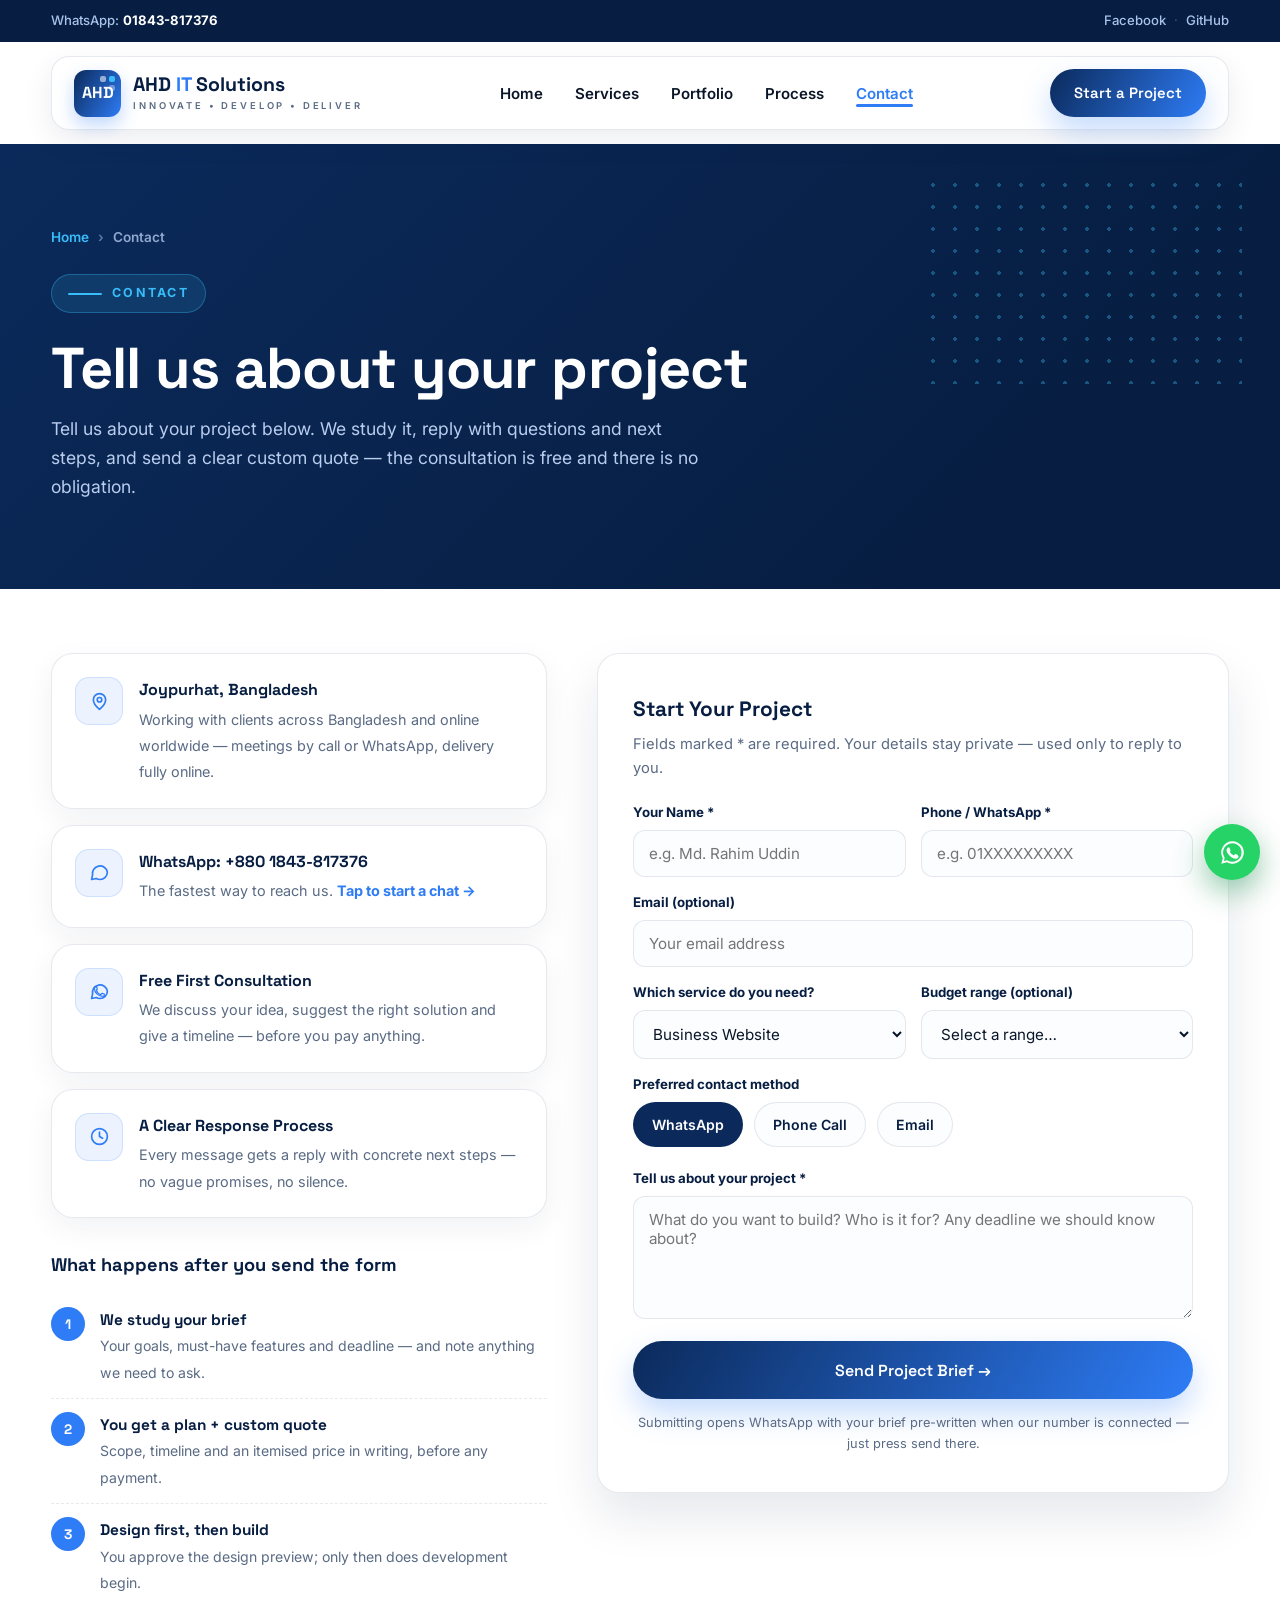
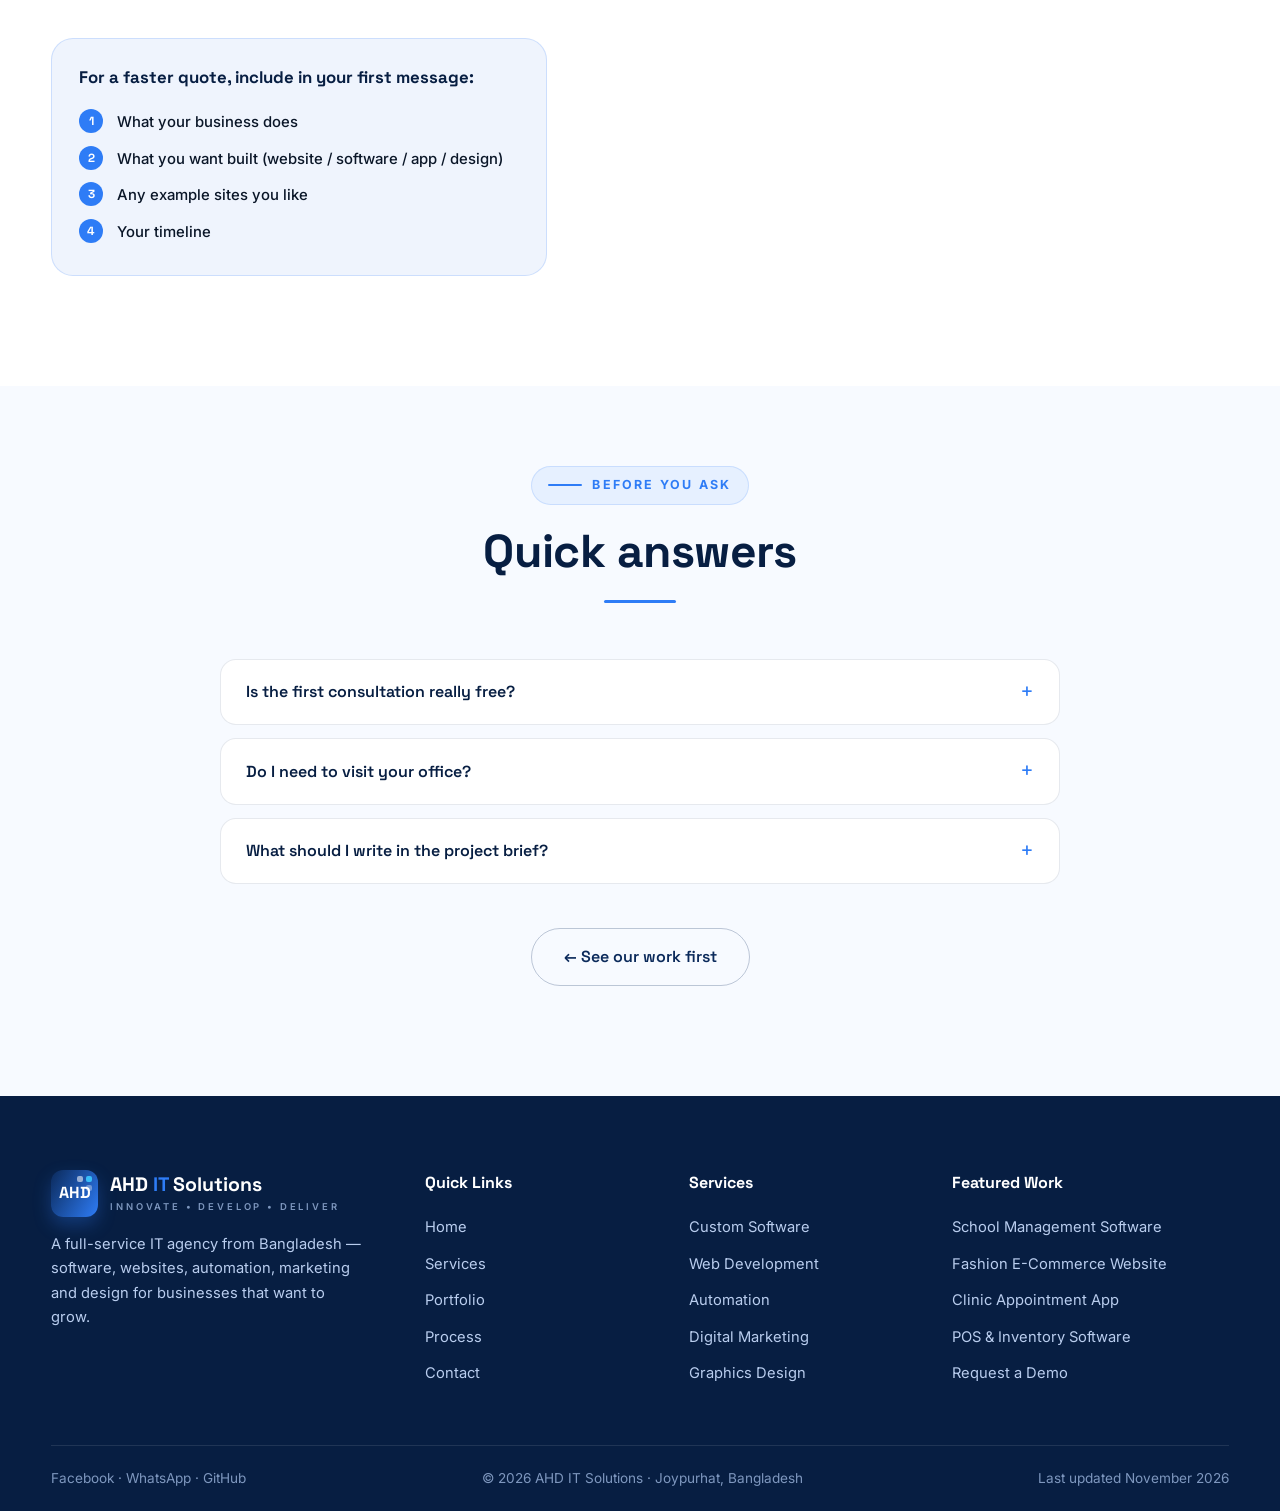
==== commit 056d701f: "Phlox-standard redesign: navy hero, floating header, offset shapes, rich cards; real local projects " ====
--- a/contact.html
+++ b/contact.html
@@ -17,38 +17,41 @@
 
 <div class="topbar">
   <div class="wrap">
-    <span>📍 <b>Bangladesh</b> — working with clients online, everywhere</span>
-    <span>Planning a project? <a href="contact.html">The first consultation is free →</a></span>
+    <a class="tb-wa" href="https://wa.me/8801843817376" target="_blank" rel="noopener">WhatsApp: <b>01843-817376</b></a>
+    <span class="tb-right"><a href="https://www.facebook.com/ahditsolutions" target="_blank" rel="noopener">Facebook</a><span class="tb-sep">·</span><a href="https://github.com/SD-Hasnat/ahditsolutions" target="_blank" rel="noopener">GitHub</a></span>
   </div>
 </div>
 
 <header class="site" id="header">
-  <div class="wrap nav">
-    <a class="brand" href="index.html" aria-label="AHD IT Solutions home">
-      <span class="brand-mark">AHD</span>
-      <span><span class="brand-name">AHD <em>IT</em> Solutions</span><span class="brand-tag">INNOVATE • DEVELOP • DELIVER</span></span>
-    </a>
-    <ul class="nav-links">
-      <li><a href="index.html">Home</a></li>
-      <li><a href="index.html#services">Services</a></li>
-      <li><a href="portfolio.html">Portfolio</a></li>
-      <li><a href="index.html#process">Process</a></li>
-      <li><a href="contact.html" class="active">Contact</a></li>
-    </ul>
-    <a class="btn btn-primary nav-cta" href="contact.html" style="padding:12px 24px">Start a Project</a>
-    <button class="burger" id="burger" aria-label="Open menu"><span></span><span></span><span></span></button>
-  </div>
-  <nav class="mobile-menu">
-    <a href="index.html">Home</a><a href="index.html#services">Services</a><a href="portfolio.html">Portfolio</a>
-    <a href="index.html#process">Process</a><a href="contact.html">Contact</a><a href="contact.html">Start a Project →</a>
-  </nav>
+  <div class="wrap">
+    <div class="nav">
+      <a class="brand" href="index.html" aria-label="AHD IT Solutions home">
+        <span class="brand-mark">AHD</span>
+        <span><span class="brand-name">AHD <em>IT</em> Solutions</span><span class="brand-tag">INNOVATE • DEVELOP • DELIVER</span></span>
+      </a>
+      <ul class="nav-links">
+        <li><a href="index.html">Home</a></li>
+        <li><a href="index.html#services">Services</a></li>
+        <li><a href="portfolio.html">Portfolio</a></li>
+        <li><a href="index.html#process">Process</a></li>
+        <li><a href="contact.html" class="active">Contact</a></li>
+      </ul>
+      <a class="btn btn-primary btn-sm nav-cta" href="contact.html">Start a Project</a>
+      <button class="burger" id="burger" aria-label="Open menu"><span></span><span></span><span></span></button>
+    </div>
+    <nav class="mobile-menu">
+      <a href="index.html">Home</a><a href="index.html#services">Services</a><a href="portfolio.html">Portfolio</a>
+      <a href="index.html#process">Process</a><a href="contact.html">Contact</a><a href="contact.html">Start a Project →</a>
+    </nav>
+  </div>
 </header>
 
 <!-- ================= PAGE HERO ================= -->
 <section class="page-hero">
   <div class="wrap">
     <div class="crumbs"><a href="index.html">Home</a><i>›</i><span>Contact</span></div>
-    <h1>Let's build something <span class="accent">worth showing</span><span class="stop">.</span></h1>
+    <span class="eyebrow light" style="margin-top:26px">Contact</span>
+    <h1>Tell us about your project</h1>
     <p>Tell us about your project below. We study it, reply with questions and next steps, and send a clear custom quote — the consultation is free and there is no obligation.</p>
   </div>
 </section>
@@ -124,7 +127,7 @@
           </div>
         </div>
         <div class="f-group"><label for="fMsg">Tell us about your project *</label><textarea id="fMsg" rows="5" placeholder="What do you want to build? Who is it for? Any deadline we should know about?" required></textarea></div>
-        <button class="btn btn-primary" type="submit" style="width:100%;justify-content:center">Send Project Brief →</button>
+        <button class="btn btn-primary" type="submit" style="width:100%">Send Project Brief →</button>
         <p class="form-note">Submitting opens WhatsApp with your brief pre-written when our number is connected — just press send there.</p>
       </form>
     </div>
@@ -132,11 +135,12 @@
 </section>
 
 <!-- ================= SMALL FAQ ================= -->
-<section class="faq" style="background:var(--bg);padding-top:80px">
-  <div class="wrap">
-    <div class="sec-head">
+<section class="faq" style="background:var(--paper);padding-top:80px">
+  <div class="wrap">
+    <div class="sec-head center">
       <span class="eyebrow">Before You Ask</span>
       <h2>Quick answers</h2>
+      <div class="sec-rule"></div>
     </div>
     <div class="faq-list">
       <div class="faq-item">
@@ -152,7 +156,7 @@
         <div class="faq-a"><p>Just the essentials: what you want to build, who will use it, the features you cannot live without, and any deadline. Even a rough idea is enough — shaping it is part of our job.</p></div>
       </div>
     </div>
-    <div style="text-align:center;margin-top:40px">
+    <div style="text-align:center;margin-top:44px">
       <a class="btn btn-ghost" href="portfolio.html">← See our work first</a>
     </div>
   </div>
@@ -179,11 +183,11 @@
       </div>
       <div>
         <h4>Featured Work</h4>
-        <ul class="foot-links"><li><a href="portfolio.html">School Management Software</a></li><li><a href="portfolio.html">Election Candidate System</a></li><li><a href="portfolio.html">Bogura Institutions Database</a></li><li><a href="portfolio.html">Brand &amp; Print Design</a></li><li><a href="contact.html">Request a Demo</a></li></ul>
+        <ul class="foot-links"><li><a href="portfolio.html">School Management Software</a></li><li><a href="portfolio.html">Fashion E-Commerce Website</a></li><li><a href="portfolio.html">Clinic Appointment App</a></li><li><a href="portfolio.html">POS &amp; Inventory Software</a></li><li><a href="contact.html">Request a Demo</a></li></ul>
       </div>
     </div>
     <div class="foot-bottom">
-      <span class="foot-social"><a href="https://www.facebook.com/ahditsolutions" target="_blank" rel="noopener">Facebook</a> · <a href="https://wa.me/8801843817376" target="_blank" rel="noopener">WhatsApp</a> · <a href="https://www.behance.net/abuhasnat0" target="_blank" rel="noopener">Behance</a> · <a href="https://github.com/SD-Hasnat/ahditsolutions" target="_blank" rel="noopener">GitHub</a></span>
+      <span class="foot-social"><a href="https://www.facebook.com/ahditsolutions" target="_blank" rel="noopener">Facebook</a> · <a href="https://wa.me/8801843817376" target="_blank" rel="noopener">WhatsApp</a> · <a href="https://github.com/SD-Hasnat/ahditsolutions" target="_blank" rel="noopener">GitHub</a></span>
       <span>© 2026 AHD IT Solutions · Joypurhat, Bangladesh</span>
       <span>Last updated November 2026</span>
     </div>
--- a/styles.css
+++ b/styles.css
@@ -1,469 +1,418 @@
 /* ============================================================
-   AHD IT Solutions — v2 Premium Agency Stylesheet
-   Brand: navy #0B2A5B / #081E42, azure #2E7CF6, sky #38BDF8
+   AHD IT Solutions — Phlox-standard Agency Stylesheet (v3)
+   Tokens: navy #0B2A5B / deep #071E42 / azure #2E7CF6 / sky #38BDF8
+   One gradient (navy→azure): primary buttons, filled service card, CTA band
    ============================================================ */
 :root{
-  --navy:#0B2A5B; --navy2:#081E42; --navy3:#0D3270;
-  --blue:#2E7CF6; --sky:#38BDF8; --cyan:#22D3EE;
-  --ink:#0F1E38; --muted:#5B6B84;
-  --bg:#F7F9FC; --bg2:#EDF3FD; --card:#FFFFFF;
+  --navy:#0B2A5B; --deep:#071E42; --navy3:#0D3270;
+  --azure:#2E7CF6; --blue:#2E7CF6; --sky:#38BDF8;
+  --ink:#0A1628; --grey:#5A6B84; --muted:#5A6B84;
+  --paper:#F7FAFF; --bg:#F7FAFF; --card:#FFFFFF;
   --line:rgba(11,42,91,.10);
-  --grad:linear-gradient(120deg,#0B2A5B 0%,#2E7CF6 55%,#38BDF8 100%);
+  --grad:linear-gradient(120deg,#0B2A5B 0%,#2E7CF6 100%);
   --grad-soft:#EFF4FD;
-  --shadow:0 8px 26px rgba(11,42,91,.07);
-  --shadow-lg:0 18px 48px rgba(11,42,91,.12);
-  --r:10px;
+  --shadow-card:0 24px 48px rgba(7,30,66,.10);
+  --shadow-soft:0 10px 30px rgba(7,30,66,.06);
+  --shadow:0 10px 30px rgba(7,30,66,.06);
+  --shadow-lg:0 24px 48px rgba(7,30,66,.12);
+  --r:22px;
 }
 *{margin:0;padding:0;box-sizing:border-box}
 html{scroll-behavior:smooth}
-body{font-family:'Inter',system-ui,sans-serif;color:var(--ink);background:#fff;line-height:1.65;overflow-x:hidden}
-h1,h2,h3,h4,.brand-name{font-family:'Space Grotesk',sans-serif;line-height:1.16;color:var(--navy2)}
+body{font-family:'Inter',system-ui,sans-serif;color:var(--ink);background:#fff;line-height:1.65;font-size:1rem;overflow-x:hidden}
+h1,h2,h3,h4,.brand-name{font-family:'Space Grotesk',sans-serif;color:var(--deep)}
+h2{font-size:clamp(2rem,3.6vw,2.9rem);font-weight:700;line-height:1.15;letter-spacing:-.01em}
 img,svg{display:block;max-width:100%}
 a{text-decoration:none;color:inherit}
-::selection{background:var(--blue);color:#fff}
-:focus-visible{outline:2px solid var(--blue);outline-offset:2px}
-.wrap{width:min(1200px,92%);margin:0 auto}
-section{padding:104px 0}
-.eyebrow{display:inline-flex;align-items:center;gap:8px;font-size:.78rem;font-weight:700;letter-spacing:.16em;text-transform:uppercase;color:var(--blue);background:rgba(46,124,246,.09);border:1px solid rgba(46,124,246,.18);padding:7px 14px;border-radius:99px}
-.eyebrow::before{content:"";width:7px;height:7px;border-radius:50%;background:var(--blue)}
-.eyebrow.light{background:rgba(56,189,248,.13);border-color:rgba(56,189,248,.3);color:var(--sky)}
-.sec-head{max-width:740px;margin:0 auto 56px;text-align:center}
-.sec-head.left{margin-left:0;text-align:left}
-.sec-head h2{font-size:clamp(2rem,4.2vw,2.85rem);font-weight:800;margin:18px 0 13px;letter-spacing:-.01em}
-.sec-head p{color:var(--muted);font-size:1.06rem}
-.btn{display:inline-flex;align-items:center;gap:9px;font-family:'Space Grotesk';font-weight:700;font-size:.98rem;padding:15px 30px;border-radius:8px;border:0;cursor:pointer;transition:.25s}
-.btn-primary{background:var(--navy);color:#fff;box-shadow:0 6px 16px rgba(11,42,91,.16)}
-.btn-primary:hover{background:var(--blue)}
-.btn-ghost{background:#fff;color:var(--navy);border:1px solid var(--line);box-shadow:none}
-.btn-ghost:hover{border-color:rgba(46,124,246,.45);color:var(--blue)}
-.btn-white{background:#fff;color:var(--navy)}
-.btn-white:hover{background:#EAF2FF}
-.reveal{opacity:0;transform:translateY(30px);transition:opacity .75s ease,transform .75s ease}
+::selection{background:var(--azure);color:#fff}
+:focus-visible{outline:2px solid var(--azure);outline-offset:2px}
+.wrap{width:min(1240px,92%);margin:0 auto}
+section{padding:110px 0}
+
+/* ---------- Section signature: eyebrow pill + H2 + rule ---------- */
+.eyebrow{display:inline-flex;align-items:center;gap:10px;font-size:.78rem;font-weight:700;letter-spacing:.18em;text-transform:uppercase;color:var(--azure);background:rgba(46,124,246,.08);border:1px solid rgba(46,124,246,.16);padding:8px 16px;border-radius:999px}
+.eyebrow::before{content:"";width:34px;height:2px;border-radius:2px;background:var(--azure);flex:none}
+.eyebrow.light{background:rgba(56,189,248,.13);border-color:rgba(56,189,248,.32);color:var(--sky)}
+.eyebrow.light::before{background:var(--sky)}
+.sec-rule{width:72px;height:3px;border-radius:3px;background:var(--azure);margin-top:22px}
+.sec-rule.sky{background:var(--sky)}
+.sec-head{margin-bottom:56px;max-width:760px}
+.sec-head.center{margin-left:auto;margin-right:auto;text-align:center}
+.sec-head.center .sec-rule{margin-left:auto;margin-right:auto}
+.sec-head h2{margin-top:20px}
+.sec-head p{color:var(--grey);font-size:1.06rem;margin-top:14px}
+
+/* ---------- Buttons (pill, 58px) ---------- */
+.btn{display:inline-flex;align-items:center;justify-content:center;gap:9px;height:58px;padding:0 32px;border-radius:999px;font-family:'Space Grotesk';font-weight:600;font-size:1rem;border:0;cursor:pointer;transition:.25s;white-space:nowrap}
+.btn-sm{height:48px;padding:0 24px;font-size:.93rem}
+.btn-primary{background:var(--grad);color:#fff;box-shadow:0 14px 30px rgba(46,124,246,.28)}
+.btn-primary:hover{transform:translateY(-2px);box-shadow:0 20px 38px rgba(46,124,246,.34)}
+.btn-azure{background:var(--azure);color:#fff;box-shadow:0 14px 30px rgba(46,124,246,.35)}
+.btn-azure:hover{transform:translateY(-2px);background:#1F6CE0}
+.btn-ghost{background:transparent;color:var(--navy);border:1.5px solid rgba(11,42,91,.25)}
+.btn-ghost:hover{border-color:var(--azure);color:var(--azure);transform:translateY(-2px)}
+.btn-outline-w{background:transparent;color:#fff;border:1.5px solid rgba(255,255,255,.55)}
+.btn-outline-w:hover{border-color:#fff;transform:translateY(-2px)}
+.btn-white{background:#fff;color:var(--navy);box-shadow:0 14px 30px rgba(7,30,66,.18)}
+.btn-white:hover{transform:translateY(-2px);background:#EAF2FF}
+.reveal{opacity:0;transform:translateY(24px);transition:opacity .6s ease,transform .6s ease}
 .reveal.in{opacity:1;transform:none}
-.tag-real{display:inline-block;background:rgba(14,159,110,.14);border:1px solid rgba(14,159,110,.35);color:#0B7A55;font-size:.68rem;font-weight:800;letter-spacing:.1em;text-transform:uppercase;padding:5px 12px;border-radius:99px}
-
-/* ---------- Top bar + Header ---------- */
-.topbar{background:var(--navy2);color:#AFC8EE;font-size:.8rem;padding:8px 0}
-.topbar .wrap{display:flex;justify-content:space-between;gap:14px;flex-wrap:wrap}
-.topbar b{color:#fff;font-weight:600}
-.topbar a{color:var(--sky);font-weight:600}
-header.site{position:sticky;top:0;z-index:100;transition:.3s;background:#fff;border-bottom:1px solid var(--line)}
-header.site.scrolled{box-shadow:0 6px 20px rgba(11,42,91,.07)}
-.nav{display:flex;align-items:center;justify-content:space-between;padding:15px 0;gap:20px}
+
+/* ---------- Top bar ---------- */
+.topbar{background:var(--deep);color:#A9C3E8;font-size:.82rem}
+.topbar .wrap{display:flex;justify-content:space-between;align-items:center;height:42px;gap:14px}
+.topbar a{color:#A9C3E8;font-weight:500;transition:.2s}
+.topbar a:hover{color:#fff}
+.topbar .tb-wa b{color:#fff;font-weight:700}
+.topbar .tb-right{display:flex;gap:8px;align-items:center}
+.topbar .tb-sep{color:#3D5A86}
+
+/* ---------- Floating header ---------- */
+header.site{position:sticky;top:0;z-index:100;padding-top:14px;background:transparent}
+header.site .nav{display:flex;align-items:center;justify-content:space-between;gap:20px;background:#fff;border:1px solid var(--line);border-radius:18px;box-shadow:0 10px 30px rgba(7,30,66,.08);padding:12px 22px;transition:box-shadow .3s}
+header.site.scrolled .nav{box-shadow:0 20px 44px rgba(7,30,66,.16)}
 .brand{display:flex;align-items:center;gap:12px}
-.brand-mark{width:47px;height:47px;border-radius:10px;background:var(--grad);display:grid;place-items:center;color:#fff;font-family:'Space Grotesk';font-weight:800;font-size:1rem;box-shadow:0 6px 14px rgba(46,124,246,.26);position:relative;overflow:hidden;flex:none}
-.brand-mark::after{content:"";position:absolute;top:6px;right:6px;width:6px;height:6px;background:var(--cyan);border-radius:2px;box-shadow:-9px 0 0 rgba(255,255,255,.55),0 9px 0 rgba(255,255,255,.35)}
-.brand-name{font-size:1.22rem;font-weight:800;color:var(--navy2);white-space:nowrap}
-.brand-name em{font-style:normal;color:var(--blue)}
-.brand-tag{display:block;font-family:'Inter';font-size:.59rem;font-weight:600;letter-spacing:.3em;color:var(--muted)}
+.brand-mark{width:47px;height:47px;border-radius:12px;background:var(--grad);display:grid;place-items:center;color:#fff;font-family:'Space Grotesk';font-weight:700;font-size:1rem;box-shadow:0 8px 18px rgba(46,124,246,.30);position:relative;overflow:hidden;flex:none}
+.brand-mark::after{content:"";position:absolute;top:6px;right:6px;width:6px;height:6px;background:var(--sky);border-radius:2px;box-shadow:-9px 0 0 rgba(255,255,255,.55),0 9px 0 rgba(255,255,255,.35)}
+.brand-name{font-size:1.22rem;font-weight:700;color:var(--deep);white-space:nowrap;line-height:1.15}
+.brand-name em{font-style:normal;color:var(--azure)}
+.brand-tag{display:block;font-family:'Inter';font-size:.59rem;font-weight:600;letter-spacing:.3em;color:var(--grey)}
 .nav-links{display:flex;gap:32px;list-style:none}
 .nav-links a{font-weight:600;font-size:.94rem;color:var(--ink);position:relative;padding:4px 0}
-.nav-links a::after{content:"";position:absolute;left:0;bottom:0;width:0;height:2.5px;border-radius:2px;background:var(--blue);transition:.3s}
+.nav-links a::after{content:"";position:absolute;left:0;bottom:0;width:0;height:2.5px;border-radius:2px;background:var(--azure);transition:.3s}
 .nav-links a:hover::after,.nav-links a.active::after{width:100%}
-.nav-links a.active{color:var(--blue)}
+.nav-links a.active{color:var(--azure)}
 .burger{display:none;background:none;border:0;cursor:pointer;padding:8px}
 .burger span{display:block;width:26px;height:2.6px;background:var(--navy);border-radius:2px;margin:5.5px 0;transition:.3s}
-.mobile-menu{display:none;background:#fff;border-top:1px solid var(--line);padding:12px 4%;box-shadow:var(--shadow)}
-.mobile-menu a{display:block;padding:12px 6px;font-weight:600;border-bottom:1px solid var(--line)}
+.mobile-menu{display:none;background:#fff;border:1px solid var(--line);border-radius:16px;margin-top:10px;padding:10px 18px;box-shadow:var(--shadow-card)}
+.mobile-menu a{display:block;padding:12px 4px;font-weight:600;border-bottom:1px solid var(--line)}
 .mobile-menu a:last-child{border:0}
 header.site.open .mobile-menu{display:block}
 header.site.open .burger span:nth-child(1){transform:translateY(8px) rotate(45deg)}
 header.site.open .burger span:nth-child(2){opacity:0}
 header.site.open .burger span:nth-child(3){transform:translateY(-8px) rotate(-45deg)}
 
-/* ---------- HERO (split, photo-led) ---------- */
-.hero{position:relative;padding:74px 0 0;background:#F6FAFF;overflow:hidden}
-.hero-grid{display:grid;grid-template-columns:1.04fr .96fr;gap:58px;align-items:center;padding-bottom:78px}
-.hero h1{font-size:clamp(2.6rem,5.4vw,3.9rem);font-weight:800;letter-spacing:-.015em;margin:24px 0 20px;color:var(--navy2)}
-.hero h1 .accent{position:relative;display:inline-block;white-space:nowrap}
-.hero h1 .accent::after{content:"";position:absolute;left:0;right:0;bottom:.06em;height:.34em;background:rgba(46,124,246,.30);border-radius:6px;z-index:-1;transform:skewX(-8deg)}
-.hero h1 .stop{color:var(--sky)}
-.hero-sub{font-size:1.14rem;color:var(--muted);max-width:520px}
-.hero-btns{display:flex;gap:14px;flex-wrap:wrap;margin:32px 0 40px}
-.hero-stats{display:grid;grid-template-columns:repeat(4,1fr);gap:14px;border-top:1px solid var(--line);padding-top:26px;max-width:560px}
-.hstat b{display:block;font-family:'Space Grotesk';font-size:1.62rem;font-weight:800;color:var(--navy2);line-height:1.1}
-.hstat b i{font-style:normal;color:var(--blue)}
-.hstat span{font-size:.74rem;color:var(--muted);font-weight:600;text-transform:uppercase;letter-spacing:.05em}
-.hero-photo{position:relative}
-.hero-photo .frame{position:relative;border-radius:14px;overflow:hidden;box-shadow:var(--shadow-lg);border:6px solid #fff}
-.hero-photo .frame img{width:100%;height:520px;object-fit:cover}
-.hero-photo::before{content:"";position:absolute;width:78%;height:78%;right:-38px;top:-38px;background:var(--blue);border-radius:14px;opacity:.16;z-index:-0}
-.hero-photo .blob{display:none}
-.hero-photo .frame{z-index:1}
-.float-card{position:absolute;z-index:2;background:#fff;border:1px solid var(--line);border-radius:10px;box-shadow:var(--shadow);padding:14px 17px;animation:float 5.5s ease-in-out infinite}
-.fc-status{top:26px;left:-30px;width:248px}
-.fc-status .fcs-head{display:flex;justify-content:space-between;align-items:center;margin-bottom:9px}
-.fc-status .fcs-head b{font-family:'Space Grotesk';font-size:.8rem;color:var(--navy2)}
-.fc-status .row{display:flex;justify-content:space-between;font-size:.7rem;color:var(--muted);padding:5px 0;border-top:1px dashed var(--line)}
-.fc-status .row b{color:var(--ink);font-weight:600}
-.fc-live{bottom:30px;right:-16px;display:flex;gap:12px;align-items:center;animation-delay:1.3s}
-.fc-live .ic{width:40px;height:40px;border-radius:12px;background:#E3F8EF;display:grid;place-items:center;flex:none}
-.fc-live b{display:block;font-family:'Space Grotesk';font-size:.84rem;color:var(--navy2)}
-.fc-live span{font-size:.72rem;color:var(--muted)}
-@keyframes float{0%,100%{transform:translateY(0)}50%{transform:translateY(-10px)}}
-.pill{font-size:.6rem;font-weight:700;padding:2.5px 9px;border-radius:99px;white-space:nowrap}
-.pill.green{background:#E3F8EF;color:#0E9F6E}.pill.amber{background:#FEF3D8;color:#B07E10}.pill.blue{background:#E4EEFE;color:var(--blue)}.pill.red{background:#FDE8E8;color:#C81E1E}
-
-/* ---------- Proof strip ---------- */
-.proof{background:var(--navy2);padding:26px 0;overflow:hidden}
+/* ---------- HERO (full-bleed navy) ---------- */
+.hero{position:relative;background:linear-gradient(135deg,#0B2A5B 0%,#071E42 78%);color:#DCE8FA;overflow:hidden;padding:92px 0 108px;margin-top:14px}
+.hero::before{content:"";position:absolute;top:36px;right:3%;width:340px;height:230px;background-image:radial-gradient(rgba(56,189,248,.38) 1.6px,transparent 1.7px);background-size:22px 22px;pointer-events:none}
+.hero::after{content:"";position:absolute;width:580px;height:580px;border-radius:50%;background:radial-gradient(circle,rgba(46,124,246,.38),transparent 65%);bottom:-280px;left:-180px;pointer-events:none}
+.hero-grid{display:grid;grid-template-columns:1.02fr .98fr;gap:62px;align-items:center;position:relative;z-index:1}
+.hero h1{color:#fff;font-size:clamp(2.9rem,6vw,4.6rem);font-weight:700;line-height:1.06;letter-spacing:-.01em;margin:26px 0 24px}
+.hero h1 .accent{color:var(--sky)}
+.hero-sub{font-size:1.13rem;color:#B9CDEE;max-width:520px}
+.hero-btns{display:flex;gap:14px;flex-wrap:wrap;margin:34px 0 28px}
+.hero-note{color:#A9C3E8;font-size:.95rem;font-weight:500}
+.photo-stack{position:relative}
+.photo-stack::before{content:"";position:absolute;inset:0;transform:translate(28px,28px);border-radius:28px;background:var(--sky)}
+.photo-stack.azure::before{background:var(--azure)}
+.photo-stack img{position:relative;z-index:1;width:100%;object-fit:cover;border-radius:28px;box-shadow:0 34px 70px rgba(0,0,0,.35)}
+.hero-photo img{height:540px}
+.float-card{position:absolute;z-index:3;background:#fff;color:var(--ink);border-radius:16px;box-shadow:0 24px 48px rgba(7,30,66,.20);padding:16px 20px;display:flex;gap:13px;align-items:flex-start;animation:float 5.5s ease-in-out infinite}
+.hero .float-card{left:-24px;bottom:36px;max-width:302px}
+.float-card .dot-live{width:10px;height:10px;border-radius:50%;background:#0E9F6E;box-shadow:0 0 0 5px rgba(14,159,110,.16);flex:none;margin-top:7px}
+.float-card b{display:block;font-family:'Space Grotesk';font-size:.95rem;color:var(--deep);line-height:1.3}
+.float-card span{display:block;font-size:.86rem;font-weight:600;color:var(--ink)}
+.float-card small{display:block;font-size:.78rem;color:var(--grey);margin-top:2px}
+@keyframes float{0%,100%{transform:translateY(0)}50%{transform:translateY(-9px)}}
+
+/* ---------- Proof / marquee strip ---------- */
+.proof{background:#fff;padding:30px 0;border-bottom:1px solid var(--line);overflow:hidden}
 .proof .wrap{display:flex;align-items:center;gap:34px}
-.proof .p-label{color:#8FA8CF;font-size:.76rem;font-weight:700;letter-spacing:.18em;text-transform:uppercase;white-space:nowrap}
+.proof .p-label{color:var(--grey);font-size:.76rem;font-weight:700;letter-spacing:.18em;text-transform:uppercase;white-space:nowrap}
 .marquee{overflow:hidden;flex:1;-webkit-mask-image:linear-gradient(90deg,transparent,#000 8%,#000 92%,transparent);mask-image:linear-gradient(90deg,transparent,#000 8%,#000 92%,transparent)}
 .marquee-track{display:flex;gap:52px;width:max-content;animation:scrollX 30s linear infinite}
-.marquee-track span{color:#fff;font-family:'Space Grotesk';font-weight:700;font-size:1rem;white-space:nowrap;display:flex;gap:52px;align-items:center}
-.marquee-track span::after{content:"";width:7px;height:7px;border-radius:2px;background:var(--sky);flex:none}
+.marquee-track span{color:var(--navy);font-family:'Space Grotesk';font-weight:700;font-size:1rem;white-space:nowrap;display:flex;gap:52px;align-items:center}
+.marquee-track span::after{content:"";width:7px;height:7px;border-radius:2px;background:var(--azure);flex:none}
 @keyframes scrollX{to{transform:translateX(-50%)}}
 
+/* ---------- Services ---------- */
+.services{background:var(--paper)}
+.svc-grid{display:grid;grid-template-columns:repeat(3,1fr);gap:28px}
+.svc-card{background:#fff;border:1px solid var(--line);border-radius:22px;overflow:hidden;box-shadow:var(--shadow-soft);transition:.3s;display:flex;flex-direction:column}
+.svc-card:hover{transform:translateY(-6px);box-shadow:var(--shadow-card)}
+.svc-media{height:150px;position:relative;overflow:hidden;flex:none}
+.svc-media img{width:100%;height:100%;object-fit:cover;transition:.5s}
+.svc-card:hover .svc-media img{transform:scale(1.06)}
+.svc-media.grad-only{display:grid;place-items:center}
+.g3{background:#1E3A8A}.g5{background:#8A2A63}
+.svc-ui{position:absolute;inset:0;z-index:1;padding:16px 18px;display:flex;flex-direction:column;gap:8px;justify-content:center}
+.svc-ui .flow-row{display:flex;align-items:center;gap:9px;background:rgba(255,255,255,.96);border-radius:10px;padding:8.5px 12px;font-size:.68rem;font-weight:600;color:var(--deep);box-shadow:0 8px 18px rgba(0,0,0,.16)}
+.svc-ui .flow-row .dotn{width:8px;height:8px;border-radius:50%;flex:none}
+.svc-ui .flow-row b{margin-left:auto;color:var(--azure);font-size:.6rem;white-space:nowrap}
+.svc-ui .swatches{display:flex;gap:6px;margin-left:auto}
+.svc-ui .swatches i{width:20px;height:20px;border-radius:6px;border:2px solid rgba(255,255,255,.9);box-shadow:0 3px 8px rgba(0,0,0,.2)}
+.svc-icon{width:56px;height:56px;border-radius:16px;background:rgba(46,124,246,.10);border:1px solid rgba(46,124,246,.14);display:grid;place-items:center;margin:-28px 0 0 26px;position:relative;z-index:2;flex:none}
+.svc-icon svg{width:27px;height:27px;stroke:var(--azure);fill:none;stroke-width:1.9;stroke-linecap:round;stroke-linejoin:round}
+.svc-body{padding:20px 26px 28px;display:flex;flex-direction:column;flex:1}
+.svc-body h3{font-size:1.35rem;font-weight:700;margin-bottom:9px}
+.svc-body>p{color:var(--grey);font-size:.97rem;margin-bottom:17px}
+.svc-ticks{list-style:none;display:grid;grid-template-columns:1fr 1fr;gap:7px 14px;margin-top:auto}
+.svc-ticks li{font-size:.86rem;font-weight:500;padding-left:22px;position:relative;line-height:1.45}
+.svc-ticks li::before{content:"✓";position:absolute;left:0;top:1px;width:16px;height:16px;border-radius:50%;background:rgba(46,124,246,.13);color:var(--azure);font-weight:800;font-size:.58rem;display:grid;place-items:center}
+.svc-card.filled{background:var(--grad);border:0;color:#fff}
+.svc-card.filled h3{color:#fff}
+.svc-card.filled .svc-body>p{color:#C9DCF7}
+.svc-card.filled .svc-icon{background:rgba(255,255,255,.18);border-color:rgba(255,255,255,.25)}
+.svc-card.filled .svc-icon svg{stroke:#fff}
+.svc-card.filled .svc-ticks li::before{background:rgba(255,255,255,.22);color:#fff}
+.tech-strip{margin-top:58px;text-align:center}
+.ts-label{font-size:.78rem;font-weight:700;letter-spacing:.18em;text-transform:uppercase;color:var(--grey)}
+.tech-row{display:flex;gap:11px;flex-wrap:wrap;justify-content:center;margin-top:20px}
+.tech-row span{font-family:'Space Grotesk';font-weight:600;font-size:.88rem;color:var(--navy);background:#fff;border:1px solid var(--line);border-radius:999px;padding:9px 19px;box-shadow:0 4px 14px rgba(7,30,66,.05)}
+
 /* ---------- About ---------- */
-.about-grid{display:grid;grid-template-columns:1fr 1fr;gap:60px;align-items:center}
-.about-visual{position:relative}
-.about-visual .frame{border-radius:14px;overflow:hidden;box-shadow:var(--shadow-lg);border:6px solid #fff}
-.about-visual .frame img{width:100%;height:430px;object-fit:cover;object-position:22% 50%}
-.about-chip{position:absolute;bottom:26px;left:26px;right:26px;background:#fff;border:1px solid var(--line);border-radius:10px;padding:17px 20px;display:flex;gap:14px;align-items:center;box-shadow:var(--shadow)}
-.about-chip .ic{width:45px;height:45px;border-radius:10px;background:var(--navy);display:grid;place-items:center;flex:none}
-.about-chip b{display:block;font-family:'Space Grotesk';color:var(--navy2);font-size:.94rem}
-.about-chip span{font-size:.8rem;color:var(--muted)}
-.about-copy h2{font-size:clamp(1.95rem,3.8vw,2.6rem);font-weight:800;margin:17px 0 14px}
-.about-copy p{color:var(--muted);margin-bottom:15px;font-size:1.02rem}
-.about-list{list-style:none;margin:20px 0 28px}
-.about-list li{padding:7px 0 7px 30px;position:relative;font-weight:500}
-.about-list li::before{content:"✓";position:absolute;left:0;top:7px;width:21px;height:21px;border-radius:50%;background:rgba(46,124,246,.13);color:var(--blue);font-weight:800;font-size:.72rem;display:grid;place-items:center}
-
-/* ---------- Services ---------- */
-.services{background:var(--bg)}
-.svc-grid{display:grid;grid-template-columns:repeat(3,1fr);gap:24px}
-.svc{background:#fff;border:1px solid var(--line);border-radius:var(--r);overflow:hidden;transition:.3s;position:relative}
-.svc::before{content:"";position:absolute;inset:0 0 auto 0;height:4px;background:var(--blue);transform:scaleX(0);transform-origin:left;transition:.35s;z-index:3}
-.svc:hover{transform:translateY(-8px);box-shadow:var(--shadow-lg)}
-.svc:hover::before{transform:scaleX(1)}
-.svc-photo{height:158px;position:relative;overflow:hidden}
-.svc-photo img{width:100%;height:100%;object-fit:cover;transition:.5s}
-.svc:hover .svc-photo img{transform:scale(1.07)}
-.svc-photo::after{content:"";position:absolute;inset:0;background:rgba(8,30,66,.10)}
-.svc-photo.grad-only{display:grid;place-items:center}
-.svc-photo .big-word{font-family:'Space Grotesk';font-weight:800;color:rgba(255,255,255,.95);font-size:1.45rem;letter-spacing:.02em;text-align:center;padding:0 18px;text-shadow:0 6px 24px rgba(0,0,0,.25)}
-.g1{background:#0B2A5B}.g2{background:#0E7490}
-.g3{background:#1E3A8A}.g4{background:#0F766E}
-.g5{background:#8A2A63}.g6{background:#B45309}
-.svc-body{padding:26px 27px 29px}
-.svc-body h3{font-size:1.17rem;font-weight:800;margin-bottom:8px}
-.svc-body>p{color:var(--muted);font-size:.94rem;margin-bottom:14px}
-.svc-body ul{list-style:none}
-.svc-body li{font-size:.89rem;font-weight:500;padding:4.5px 0 4.5px 23px;position:relative}
-.svc-body li::before{content:"✓";position:absolute;left:0;color:var(--blue);font-weight:800;font-size:.8rem}
-
-/* ---------- Featured case study (dark) ---------- */
-.case{background:var(--navy2);color:#DCE8FA;position:relative;overflow:hidden}
-.case::before{content:"";position:absolute;width:580px;height:580px;border-radius:50%;background:none;top:-210px;right:-130px}
-.case-grid{display:grid;grid-template-columns:.92fr 1.08fr;gap:56px;align-items:center;position:relative}
-.case h2{color:#fff;font-size:clamp(1.9rem,3.7vw,2.6rem);font-weight:800;margin:18px 0 14px}
+.about-grid{display:grid;grid-template-columns:1fr 1fr;gap:64px;align-items:center}
+.about-visual{position:relative;margin:26px 30px 30px 26px}
+.about-visual .off1{position:absolute;top:-26px;right:-30px;width:56%;height:52%;background:var(--azure);border-radius:24px}
+.about-visual .off2{position:absolute;bottom:-30px;left:-26px;width:56%;height:52%;background:#DCEBFF;border-radius:24px}
+.about-visual img{position:relative;z-index:1;width:100%;height:460px;object-fit:cover;object-position:22% 50%;border-radius:24px;box-shadow:var(--shadow-card)}
+.about-follow{position:absolute;z-index:3;right:-14px;bottom:30px;background:var(--grad);color:#fff;border-radius:16px;padding:15px 20px;box-shadow:0 24px 48px rgba(7,30,66,.22);display:flex;gap:15px;align-items:center}
+.about-follow b{display:block;font-family:'Space Grotesk';font-size:.92rem;line-height:1.3}
+.about-follow span{font-size:.76rem;color:#C9DCF7}
+.about-follow .soc{display:flex;gap:8px}
+.about-follow .soc a{width:36px;height:36px;border-radius:50%;background:rgba(255,255,255,.18);display:grid;place-items:center;transition:.2s}
+.about-follow .soc a:hover{background:rgba(255,255,255,.32)}
+.about-follow .soc svg{width:17px;height:17px;fill:#fff}
+.about-copy h2{margin:20px 0 16px}
+.about-copy p{color:var(--grey);margin-bottom:15px;font-size:1.02rem}
+.about-list{list-style:none;margin:22px 0 30px;display:grid;grid-template-columns:1fr 1fr;gap:10px 22px}
+.about-list li{padding:4px 0 4px 30px;position:relative;font-weight:500;font-size:.97rem}
+.about-list li::before{content:"✓";position:absolute;left:0;top:4px;width:21px;height:21px;border-radius:50%;background:rgba(46,124,246,.13);color:var(--azure);font-weight:800;font-size:.72rem;display:grid;place-items:center}
+
+/* ---------- Featured product (dark band) ---------- */
+.case{background:linear-gradient(160deg,#0B2A5B 0%,#071E42 80%);color:#DCE8FA;position:relative;overflow:hidden}
+.case-grid{display:grid;grid-template-columns:1.02fr .98fr;gap:60px;align-items:center;position:relative;z-index:1}
+.case h2{color:#fff;margin:20px 0 14px}
 .case p.lead{color:#B9CDEE;font-size:1.03rem;margin-bottom:24px}
+.case-photo img{height:480px}
+.case .float-card{left:-22px;bottom:30px;max-width:250px;flex-direction:column;gap:7px;align-items:stretch}
+.case .float-card .fc-pill{align-self:flex-start;background:rgba(14,159,110,.13);border:1px solid rgba(14,159,110,.35);color:#0B7A55;font-size:.66rem;font-weight:800;letter-spacing:.1em;text-transform:uppercase;padding:4px 11px;border-radius:999px}
+.case .float-card ul{list-style:none}
+.case .float-card li{font-size:.83rem;font-weight:500;padding:3px 0 3px 20px;position:relative;color:var(--ink)}
+.case .float-card li::before{content:"✓";position:absolute;left:0;color:var(--azure);font-weight:800;font-size:.75rem}
 .feat-grid{display:grid;grid-template-columns:1fr 1fr;gap:12px 20px;margin-bottom:30px}
 .feat{display:flex;gap:11px;align-items:flex-start;font-size:.93rem;font-weight:500;color:#EAF2FF}
 .feat .tick{width:22px;height:22px;border-radius:50%;background:rgba(56,189,248,.18);color:var(--sky);display:grid;place-items:center;font-size:.7rem;flex:none;margin-top:2px}
-.case .browser{box-shadow:0 34px 80px rgba(0,0,0,.38)}
-.case-meta{display:flex;gap:10px;flex-wrap:wrap;margin-bottom:26px}
-.case-meta span{font-size:.76rem;font-weight:600;background:rgba(255,255,255,.08);border:1px solid rgba(255,255,255,.16);color:#DCE8FA;padding:6px 13px;border-radius:99px}
-
-/* ---------- Portfolio cards ---------- */
-.work-grid{display:grid;grid-template-columns:repeat(2,1fr);gap:28px}
-.work{border-radius:var(--r);overflow:hidden;border:1px solid var(--line);background:#fff;transition:transform .35s,box-shadow .35s,opacity .4s;display:flex;flex-direction:column}
-.work:hover{transform:translateY(-7px);box-shadow:var(--shadow-lg)}
-.work.hide{opacity:0;transform:scale(.96);pointer-events:none;position:absolute;visibility:hidden}
-.work-visual{height:262px;position:relative;overflow:hidden;padding:18px}
-.work-visual .wv-tag{position:absolute;z-index:4;top:14px;left:14px;display:flex;gap:8px}
-.work-visual .wv-cat{background:rgba(255,255,255,.17);border:1px solid rgba(255,255,255,.4);color:#fff;font-size:.66rem;font-weight:700;letter-spacing:.11em;text-transform:uppercase;padding:5px 11px;border-radius:99px;backdrop-filter:blur(6px)}
-.work-body{padding:25px 27px 28px;display:flex;flex-direction:column;flex:1}
-.work-body h3{font-size:1.24rem;font-weight:800;margin-bottom:8px}
-.work-body p{color:var(--muted);font-size:.95rem;margin-bottom:16px;flex:1}
-.tags{display:flex;gap:8px;flex-wrap:wrap}
-.tags span{font-size:.73rem;font-weight:600;background:var(--grad-soft);color:var(--navy);border:1px solid rgba(46,124,246,.14);padding:5px 11px;border-radius:99px}
-/* ---------- Stats band ---------- */
-.stats-band{background:var(--bg);padding:76px 0}
-.stats-band .sb-title{text-align:center;font-size:.8rem;font-weight:700;letter-spacing:.2em;text-transform:uppercase;color:var(--muted);margin-bottom:34px}
-.stats-grid{display:grid;grid-template-columns:repeat(4,1fr);gap:0}
-.bigstat{background:transparent;border:0;border-left:1px solid var(--line);border-radius:0;padding:8px 26px;text-align:left}
-.bigstat b{display:block;font-family:'Space Grotesk';font-size:2.6rem;font-weight:800;color:var(--navy2);line-height:1.05}
-.bigstat span{display:block;margin-top:8px;font-weight:600;font-size:.92rem;color:var(--navy2)}
-.bigstat small{display:block;color:var(--muted);font-size:.8rem;margin-top:3px}
+.case-meta{display:flex;gap:10px;flex-wrap:wrap;margin-bottom:28px}
+.case-meta span{font-size:.76rem;font-weight:600;background:rgba(255,255,255,.08);border:1px solid rgba(255,255,255,.16);color:#DCE8FA;padding:6px 13px;border-radius:999px}
+.case-btns{display:flex;gap:14px;flex-wrap:wrap}
+
+/* ---------- Selected Work (home) ---------- */
+#work{background:var(--paper)}
+.sec-split{display:flex;justify-content:space-between;align-items:flex-end;gap:30px;margin-bottom:52px}
+.sec-split h2{margin-top:20px}
+.view-all{font-family:'Space Grotesk';font-weight:600;font-size:1rem;color:var(--azure);white-space:nowrap;padding-bottom:8px;transition:.2s}
+.view-all:hover{color:var(--navy)}
+.sel-grid{display:grid;grid-template-columns:repeat(4,1fr);gap:28px}
+.sel-card{display:block;transition:.3s}
+.sel-card:hover{transform:translateY(-6px)}
+.sel-img{border-radius:20px;overflow:hidden;aspect-ratio:4/3;box-shadow:var(--shadow-soft)}
+.sel-img img{width:100%;height:100%;object-fit:cover;transition:transform .55s ease}
+.sel-card:hover .sel-img img{transform:scale(1.05)}
+.sel-card h3{font-size:1.3rem;font-weight:700;margin-top:19px;line-height:1.25}
+.sel-cat{font-size:.75rem;font-weight:700;letter-spacing:.14em;text-transform:uppercase;color:var(--grey);margin:6px 0 7px}
+.sel-card p{color:var(--grey);font-size:.94rem}
+
+/* ---------- Why AHD ---------- */
+.why-split{display:grid;grid-template-columns:.85fr 1.15fr;gap:60px;align-items:start}
+.why-side{position:sticky;top:120px}
+.why-side h2{margin:20px 0 14px}
+.why-side p{color:var(--grey);font-size:1rem;margin-bottom:28px;max-width:400px}
+.why-cards{display:grid;grid-template-columns:1fr 1fr;gap:22px}
+.why-card{background:#fff;border:1px solid var(--line);border-radius:20px;padding:27px 25px;box-shadow:var(--shadow-soft);transition:.3s}
+.why-card:hover{transform:translateY(-6px);box-shadow:var(--shadow-card)}
+.why-card .wnum{font-family:'Space Grotesk';font-weight:700;font-size:1.3rem;color:var(--azure);display:block;margin-bottom:12px}
+.why-card h3{font-size:1.08rem;font-weight:700;margin-bottom:7px}
+.why-card p{font-size:.92rem;color:var(--grey)}
+#why .tech-row{margin-top:54px}
 
 /* ---------- Process ---------- */
-.steps{display:grid;grid-template-columns:repeat(5,1fr);gap:26px;border-top:1px solid var(--line);padding-top:38px}
-.step{background:transparent;border:0;border-radius:0;padding:0 6px;position:relative}
-.step .num{font-family:'Space Grotesk';font-size:1.55rem;font-weight:700;color:var(--blue)}
-.step h3{font-size:1.02rem;font-weight:800;margin:8px 0 7px}
-.step p{font-size:.87rem;color:var(--muted)}
-
-/* ---------- Why ---------- */
-.why-grid{display:grid;grid-template-columns:repeat(4,1fr);gap:22px}
-.why{background:#fff;border:1px solid var(--line);border-radius:var(--r);padding:29px 25px;transition:.3s}
-.why:hover{transform:translateY(-5px);box-shadow:var(--shadow)}
-.why .w-ic{width:48px;height:48px;border-radius:13px;background:var(--navy);display:grid;place-items:center;margin-bottom:15px;box-shadow:0 10px 20px rgba(46,124,246,.3)}
-.why .w-ic svg{width:22px;height:22px;stroke:#fff;fill:none;stroke-width:2;stroke-linecap:round;stroke-linejoin:round}
-.why h3{font-size:1.03rem;font-weight:800;margin-bottom:6px}
-.why p{font-size:.9rem;color:var(--muted)}
-.tech-row{display:flex;gap:11px;flex-wrap:wrap;justify-content:center;margin-top:52px}
-.tech-row span{font-family:'Space Grotesk';font-weight:700;font-size:.88rem;color:var(--navy);background:#fff;border:1px solid var(--line);border-radius:99px;padding:9px 19px;box-shadow:0 4px 14px rgba(11,42,91,.05)}
+.process{background:var(--paper)}
+.steps{display:grid;grid-template-columns:repeat(5,1fr);gap:22px}
+.step{background:#fff;border:1px solid var(--line);border-radius:20px;padding:29px 23px;box-shadow:var(--shadow-soft);transition:.3s}
+.step:hover{transform:translateY(-6px);box-shadow:var(--shadow-card)}
+.step .num{width:56px;height:56px;border-radius:50%;background:rgba(46,124,246,.10);color:var(--azure);font-family:'Space Grotesk';font-weight:700;font-size:1.12rem;display:grid;place-items:center;margin-bottom:17px}
+.step h3{font-size:1.04rem;font-weight:700;margin-bottom:7px}
+.step p{font-size:.89rem;color:var(--grey)}
+
+/* ---------- Pricing ---------- */
+.price-grid{display:grid;grid-template-columns:repeat(3,1fr);gap:28px;align-items:stretch}
+.price-card{background:#fff;border:1.5px solid var(--line);border-radius:22px;padding:38px 30px 32px;display:flex;flex-direction:column;position:relative;transition:.3s}
+.price-card:hover{transform:translateY(-6px);box-shadow:var(--shadow-card)}
+.price-card.featured{background:linear-gradient(160deg,#0B2A5B 0%,#0D3270 100%);border:0;color:#fff;transform:scale(1.03);box-shadow:var(--shadow-card)}
+.price-card.featured:hover{transform:scale(1.03) translateY(-6px)}
+.price-card.featured h3{color:#fff}
+.price-card.featured .price-for{color:#B9CDEE}
+.price-card.featured .price-list li{color:#EAF2FF}
+.price-card.featured .price-list li::before{background:rgba(56,189,248,.22);color:var(--sky)}
+.price-badge{position:absolute;top:-15px;left:50%;transform:translateX(-50%);background:var(--azure);color:#fff;font-family:'Space Grotesk';font-size:.68rem;font-weight:700;letter-spacing:.12em;text-transform:uppercase;padding:7px 17px;border-radius:999px;box-shadow:0 10px 22px rgba(46,124,246,.35);white-space:nowrap}
+.price-card h3{font-size:1.3rem;font-weight:700}
+.price-for{color:var(--grey);font-size:.92rem;margin:6px 0 20px}
+.price-list{list-style:none;margin-bottom:30px;flex:1}
+.price-list li{padding:6.5px 0 6.5px 28px;position:relative;font-size:.95rem;font-weight:500}
+.price-list li::before{content:"✓";position:absolute;left:0;top:6.5px;width:20px;height:20px;border-radius:50%;background:rgba(46,124,246,.13);color:var(--azure);font-weight:800;font-size:.7rem;display:grid;place-items:center}
+.price-note{text-align:center;color:var(--grey);font-size:.96rem;margin-top:34px}
 
 /* ---------- Insights ---------- */
-.insights{background:var(--bg)}
-.blog-grid{display:grid;grid-template-columns:repeat(3,1fr);gap:24px}
-.post{background:#fff;border:1px solid var(--line);border-radius:var(--r);overflow:hidden;transition:.3s;display:flex;flex-direction:column}
-.post:hover{transform:translateY(-6px);box-shadow:var(--shadow-lg)}
-.post-visual{height:168px;position:relative;padding:20px;display:flex;align-items:flex-end}
-.post-visual h4{color:#fff;font-size:1.22rem;font-weight:800;line-height:1.3;text-shadow:0 4px 18px rgba(0,0,0,.3);position:relative;z-index:1}
-.post-visual::after{content:"";position:absolute;inset:0;background:rgba(8,30,66,.20)}
-.post-body{padding:23px 25px 26px;display:flex;flex-direction:column;flex:1}
-.post-meta{font-size:.76rem;color:var(--muted);font-weight:600;margin-bottom:9px;display:flex;gap:9px;align-items:center}
-.post-meta .pm-cat{color:var(--blue);text-transform:uppercase;letter-spacing:.09em;font-weight:800;font-size:.68rem}
-.post-body p{color:var(--muted);font-size:.93rem;flex:1}
-.post-link{margin-top:15px;font-family:'Space Grotesk';font-weight:700;font-size:.9rem;color:var(--blue)}
+.insights{background:var(--paper)}
+.blog-grid{display:grid;grid-template-columns:repeat(3,1fr);gap:28px}
+.post{background:#fff;border:1px solid var(--line);border-top:3px solid var(--azure);border-radius:20px;padding:29px 27px;transition:.3s;display:flex;flex-direction:column;box-shadow:var(--shadow-soft)}
+.post:hover{transform:translateY(-6px);box-shadow:var(--shadow-card)}
+.post-meta{display:flex;gap:10px;align-items:center;flex-wrap:wrap;font-size:.78rem;color:var(--grey);font-weight:600;margin-bottom:14px}
+.post-meta .pm-cat{color:var(--azure);background:rgba(46,124,246,.09);border:1px solid rgba(46,124,246,.16);text-transform:uppercase;letter-spacing:.1em;font-weight:700;font-size:.66rem;padding:5px 11px;border-radius:999px}
+.post h3{font-size:1.28rem;font-weight:700;line-height:1.3;margin-bottom:10px}
+.post p{color:var(--grey);font-size:.94rem;flex:1}
+.post-link{margin-top:17px;font-family:'Space Grotesk';font-weight:600;font-size:.92rem;color:var(--azure)}
 
 /* ---------- FAQ ---------- */
 .faq-list{max-width:840px;margin:0 auto}
-.faq-item{background:#fff;border:1px solid var(--line);border-radius:16px;margin-bottom:13px;overflow:hidden}
-.faq-q{width:100%;background:none;border:0;cursor:pointer;display:flex;justify-content:space-between;align-items:center;gap:16px;text-align:left;padding:20px 24px;font-family:'Space Grotesk';font-weight:700;font-size:1rem;color:var(--navy2)}
-.faq-q .fx{font-size:1.35rem;color:var(--blue);transition:.3s;flex:none;line-height:1}
+.faq-item{background:#fff;border:1px solid var(--line);border-radius:16px;margin-bottom:13px;overflow:hidden;transition:.3s}
+.faq-item.open{box-shadow:var(--shadow-soft)}
+.faq-q{width:100%;background:none;border:0;cursor:pointer;display:flex;justify-content:space-between;align-items:center;gap:16px;text-align:left;padding:21px 25px;font-family:'Space Grotesk';font-weight:600;font-size:1rem;color:var(--deep)}
+.faq-q .fx{font-size:1.4rem;font-weight:400;color:var(--azure);transition:.3s;flex:none;line-height:1}
 .faq-a{max-height:0;overflow:hidden;transition:max-height .35s ease}
-.faq-a p{padding:0 24px 21px;color:var(--muted);font-size:.95rem}
-.faq-item.open .faq-a{max-height:240px}
+.faq-a p{padding:0 25px 22px;color:var(--grey);font-size:.95rem}
+.faq-item.open .faq-a{max-height:260px}
 .faq-item.open .fx{transform:rotate(45deg)}
 
-/* ---------- CTA banner ---------- */
-.cta-banner{background:var(--navy);border-radius:12px;padding:56px 50px;display:flex;justify-content:space-between;align-items:center;gap:28px;flex-wrap:wrap;box-shadow:var(--shadow-lg);position:relative;overflow:hidden}
-.cta-banner::after{content:"";position:absolute;width:340px;height:340px;border-radius:50%;background:none;top:-160px;right:-70px}
-.cta-banner h2{color:#fff;font-size:clamp(1.7rem,3.5vw,2.3rem);font-weight:800;max-width:580px;position:relative;z-index:1}
-.cta-banner p{color:#D7E7FF;margin-top:8px;max-width:580px;position:relative;z-index:1}
-.cta-banner .btn{position:relative;z-index:1}
+/* ---------- CTA band ---------- */
+.cta-band{background:var(--grad);padding:96px 0;text-align:center;color:#fff;position:relative;overflow:hidden}
+.cta-band h2{color:#fff;font-size:clamp(2rem,4vw,2.75rem);max-width:720px;margin:0 auto 14px}
+.cta-band p{color:#D7E7FF;max-width:600px;margin:0 auto 34px;font-size:1.05rem}
+.cta-btns{display:flex;gap:14px;justify-content:center;flex-wrap:wrap}
 
 /* ---------- Page hero (subpages) ---------- */
-.page-hero{position:relative;padding:76px 0 70px;background:#F6FAFF;overflow:hidden}
-.page-hero h1{font-size:clamp(2.3rem,5vw,3.4rem);font-weight:800;letter-spacing:-.015em;margin:18px 0 14px;max-width:760px}
-.page-hero h1 .accent{position:relative;display:inline-block}
-.page-hero h1 .accent::after{content:"";position:absolute;left:0;right:0;bottom:.05em;height:.32em;background:rgba(46,124,246,.30);border-radius:6px;z-index:-1;transform:skewX(-8deg)}
-.page-hero h1 .stop{color:var(--sky)}
-.page-hero p{color:var(--muted);font-size:1.1rem;max-width:640px}
-.crumbs{display:flex;gap:9px;align-items:center;font-size:.85rem;font-weight:600;color:var(--muted)}
-.crumbs a{color:var(--blue)}
-.crumbs i{font-style:normal;color:#B7C6DE}
-
-/* ---------- Portfolio filter ---------- */
-.filters{display:flex;gap:11px;flex-wrap:wrap;justify-content:center;margin-bottom:46px}
-.filter-btn{font-family:'Space Grotesk';font-weight:700;font-size:.9rem;padding:11px 22px;border-radius:99px;border:1.5px solid var(--line);background:#fff;color:var(--navy);cursor:pointer;transition:.25s}
+.page-hero{position:relative;background:linear-gradient(135deg,#0B2A5B 0%,#071E42 78%);color:#DCE8FA;padding:82px 0 88px;margin-top:14px;overflow:hidden}
+.page-hero::before{content:"";position:absolute;top:30px;right:3%;width:320px;height:210px;background-image:radial-gradient(rgba(56,189,248,.35) 1.6px,transparent 1.7px);background-size:22px 22px;pointer-events:none}
+.page-hero .wrap{position:relative;z-index:1}
+.page-hero h1{color:#fff;font-size:clamp(2.6rem,5vw,3.6rem);font-weight:700;letter-spacing:-.01em;line-height:1.08;margin:24px 0 15px}
+.page-hero p{color:#B9CDEE;font-size:1.1rem;max-width:660px}
+.crumbs{display:flex;gap:9px;align-items:center;font-size:.85rem;font-weight:600;color:#8FA8CF}
+.crumbs a{color:var(--sky)}
+.crumbs i{font-style:normal;color:#5F7CA8}
+
+/* ---------- Portfolio ---------- */
+.filters{display:flex;gap:11px;flex-wrap:wrap;justify-content:center;margin-bottom:48px}
+.filter-btn{font-family:'Space Grotesk';font-weight:600;font-size:.92rem;padding:12px 24px;border-radius:999px;border:1.5px solid var(--line);background:#fff;color:var(--navy);cursor:pointer;transition:.25s}
 .filter-btn:hover{border-color:rgba(46,124,246,.45);transform:translateY(-2px)}
-.filter-btn.active{background:var(--navy);color:#fff;border-color:transparent}
-.portfolio-note{max-width:780px;margin:52px auto 0;background:var(--grad-soft);border:1px solid rgba(46,124,246,.18);border-radius:18px;padding:22px 27px;text-align:center;color:var(--navy);font-size:.95rem}
+.filter-btn.active{background:var(--grad);color:#fff;border-color:transparent}
+.work-grid{display:grid;grid-template-columns:repeat(3,1fr);gap:30px;position:relative}
+.work{background:#fff;border:1px solid var(--line);border-radius:22px;overflow:hidden;box-shadow:var(--shadow-soft);transition:transform .35s,box-shadow .35s,opacity .4s;display:flex;flex-direction:column}
+.work:hover{transform:translateY(-6px);box-shadow:var(--shadow-card)}
+.work.hide{opacity:0;transform:scale(.96);pointer-events:none;position:absolute;visibility:hidden}
+.work-visual{overflow:hidden;flex:none}
+.work-visual img{width:100%;aspect-ratio:4/3;object-fit:cover;transition:transform .55s ease}
+.work:hover .work-visual img{transform:scale(1.05)}
+.work-body{padding:25px 26px 28px;display:flex;flex-direction:column;flex:1}
+.work-body h3{font-size:1.3rem;font-weight:700;margin-bottom:7px;line-height:1.3}
+.work-meta{font-size:.75rem;font-weight:700;letter-spacing:.12em;text-transform:uppercase;color:var(--grey);margin-bottom:11px}
+.work-body>p:not(.work-meta){color:var(--grey);font-size:.94rem;margin-bottom:17px;flex:1}
+.tags{display:flex;gap:8px;flex-wrap:wrap}
+.tags span{font-size:.73rem;font-weight:600;background:var(--grad-soft);color:var(--navy);border:1px solid rgba(46,124,246,.14);padding:5px 11px;border-radius:999px}
+.portfolio-note{max-width:800px;margin:54px auto 0;background:var(--paper);border:1px solid rgba(46,124,246,.18);border-radius:22px;padding:24px 28px;text-align:center;color:var(--navy);font-size:.96rem}
 .portfolio-note b{font-family:'Space Grotesk'}
 
 /* ---------- Contact ---------- */
 .contact-grid{display:grid;grid-template-columns:.88fr 1.12fr;gap:50px;align-items:start}
-.c-card{display:flex;gap:16px;background:#fff;border:1px solid var(--line);border-radius:18px;padding:22px;margin-bottom:16px;transition:.3s}
-.c-card:hover{transform:translateY(-3px);box-shadow:var(--shadow)}
-.c-card .ci{width:48px;height:48px;border-radius:13px;background:var(--grad-soft);border:1px solid rgba(46,124,246,.16);display:grid;place-items:center;flex:none}
-.c-card .ci svg{width:21px;height:21px;stroke:var(--blue);fill:none;stroke-width:1.9;stroke-linecap:round;stroke-linejoin:round}
-.c-card b{display:block;font-family:'Space Grotesk';color:var(--navy2);font-size:.99rem;margin-bottom:2px}
-.c-card span{font-size:.9rem;color:var(--muted)}
-.next-steps{margin-top:30px}
-.next-steps h3{font-size:1.12rem;font-weight:800;margin-bottom:16px}
+.c-card{display:flex;gap:16px;background:#fff;border:1px solid var(--line);border-radius:22px;padding:23px;margin-bottom:16px;box-shadow:var(--shadow-soft);transition:.3s}
+.c-card:hover{transform:translateY(-4px);box-shadow:var(--shadow-card)}
+.c-card .ci{width:48px;height:48px;border-radius:14px;background:rgba(46,124,246,.09);border:1px solid rgba(46,124,246,.16);display:grid;place-items:center;flex:none}
+.c-card .ci svg{width:21px;height:21px;stroke:var(--azure);fill:none;stroke-width:1.9;stroke-linecap:round;stroke-linejoin:round}
+.c-card b{display:block;font-family:'Space Grotesk';color:var(--deep);font-size:1rem;margin-bottom:2px}
+.c-card span{font-size:.9rem;color:var(--grey)}
+.next-steps{margin-top:32px}
+.next-steps h3{font-size:1.14rem;font-weight:700;margin-bottom:14px}
 .ns-item{display:flex;gap:15px;padding:13px 0;border-bottom:1px dashed var(--line)}
 .ns-item:last-child{border:0}
-.ns-item .n{width:34px;height:34px;border-radius:50%;background:var(--blue);color:#fff;font-family:'Space Grotesk';font-weight:800;font-size:.86rem;display:grid;place-items:center;flex:none}
-.ns-item b{display:block;font-family:'Space Grotesk';color:var(--navy2);font-size:.95rem}
-.ns-item span{font-size:.88rem;color:var(--muted)}
-.form-card{background:#fff;border:1px solid var(--line);border-radius:12px;box-shadow:var(--shadow);padding:36px 34px}
-.form-card h3{font-size:1.28rem;font-weight:800;margin-bottom:5px}
-.form-card>p{color:var(--muted);font-size:.92rem;margin-bottom:22px}
+.ns-item .n{width:34px;height:34px;border-radius:50%;background:var(--azure);color:#fff;font-family:'Space Grotesk';font-weight:700;font-size:.86rem;display:grid;place-items:center;flex:none}
+.ns-item b{display:block;font-family:'Space Grotesk';color:var(--deep);font-size:.96rem}
+.ns-item span{font-size:.88rem;color:var(--grey)}
+.quote-tips{margin-top:30px;background:var(--grad-soft);border:1px solid rgba(46,124,246,.18);border-radius:22px;padding:25px 27px}
+.quote-tips h3{font-size:1.05rem;font-weight:700;margin-bottom:12px}
+.quote-tips ol{list-style:none;counter-reset:qt}
+.quote-tips li{counter-increment:qt;padding:6px 0 6px 38px;position:relative;font-size:.93rem;font-weight:500}
+.quote-tips li::before{content:counter(qt);position:absolute;left:0;top:5px;width:24px;height:24px;border-radius:50%;background:var(--azure);color:#fff;font-family:'Space Grotesk';font-size:.74rem;font-weight:700;display:grid;place-items:center}
+.form-card{background:#fff;border:1px solid var(--line);border-radius:22px;box-shadow:var(--shadow-card);padding:38px 35px}
+.form-card h3{font-size:1.3rem;font-weight:700;margin-bottom:5px}
+.form-card>p{color:var(--grey);font-size:.92rem;margin-bottom:22px}
 .f-row{display:grid;grid-template-columns:1fr 1fr;gap:15px}
 .f-group{margin-bottom:15px}
-.f-group label{display:block;font-size:.83rem;font-weight:700;color:var(--navy2);margin-bottom:6px}
+.f-group label{display:block;font-size:.83rem;font-weight:700;color:var(--deep);margin-bottom:6px}
 .f-group input,.f-group select,.f-group textarea{width:100%;font-family:'Inter';font-size:.95rem;padding:13px 15px;border:1.5px solid var(--line);border-radius:12px;background:#FBFDFF;color:var(--ink);outline:none;transition:.2s}
-.f-group input:focus,.f-group select:focus,.f-group textarea:focus{border-color:var(--blue);background:#fff;box-shadow:0 0 0 4px rgba(46,124,246,.12)}
+.f-group input:focus,.f-group select:focus,.f-group textarea:focus{border-color:var(--azure);background:#fff;box-shadow:0 0 0 4px rgba(46,124,246,.12)}
 .radio-row{display:flex;gap:11px;flex-wrap:wrap}
 .radio-pill{position:relative}
 .radio-pill input{position:absolute;opacity:0;inset:0;cursor:pointer}
-.radio-pill span{display:inline-block;padding:10px 18px;border:1.5px solid var(--line);border-radius:99px;font-weight:600;font-size:.88rem;transition:.2s;background:#FBFDFF}
+.radio-pill span{display:inline-block;padding:10px 18px;border:1.5px solid var(--line);border-radius:999px;font-weight:600;font-size:.88rem;transition:.2s;background:#FBFDFF}
 .radio-pill input:checked+span{background:var(--navy);color:#fff;border-color:transparent}
-.form-note{font-size:.8rem;color:var(--muted);margin-top:13px;text-align:center}
+.form-note{font-size:.8rem;color:var(--grey);margin-top:13px;text-align:center}
 .form-ok{display:none;background:#E9FBF2;border:1px solid #A7EBC8;color:#0B6B44;border-radius:12px;padding:14px 17px;font-size:.92rem;font-weight:600;margin-bottom:16px}
 
 /* ---------- Footer ---------- */
-footer{background:var(--navy2);color:#B9CDEE;padding:72px 0 0}
+footer{background:var(--deep);color:#B9CDEE;padding:74px 0 0}
 .foot-grid{display:grid;grid-template-columns:1.5fr 1fr 1fr 1.25fr;gap:42px;padding-bottom:50px}
 footer .brand-name{color:#fff}
 footer .brand-tag{color:#7E97BE}
 .foot-about{font-size:.92rem;margin-top:15px;max-width:310px}
-footer h4{color:#fff;font-size:1rem;font-weight:800;margin-bottom:17px}
+footer h4{color:#fff;font-size:1rem;font-weight:700;margin-bottom:17px}
 .foot-links{list-style:none}
 .foot-links li{margin-bottom:10px}
 .foot-links a{font-size:.92rem;transition:.2s}
 .foot-links a:hover{color:#fff}
 .foot-bottom{border-top:1px solid rgba(255,255,255,.1);padding:21px 0;display:flex;justify-content:space-between;gap:14px;flex-wrap:wrap;font-size:.85rem;color:#7E97BE}
-
-/* ---------- Back to top ---------- */
-.to-top{position:fixed;right:22px;bottom:22px;z-index:90;width:48px;height:48px;border-radius:10px;border:0;background:var(--navy);color:#fff;font-size:1.15rem;cursor:pointer;box-shadow:0 10px 22px rgba(11,42,91,.25);opacity:0;pointer-events:none;transform:translateY(12px);transition:.3s}
+.foot-bottom a:hover{color:#fff}
+
+/* ---------- Back to top + WhatsApp float ---------- */
+.to-top{position:fixed;right:22px;bottom:22px;z-index:90;width:48px;height:48px;border-radius:14px;border:0;background:var(--navy);color:#fff;font-size:1.15rem;cursor:pointer;box-shadow:0 10px 22px rgba(7,30,66,.25);opacity:0;pointer-events:none;transform:translateY(12px);transition:.3s}
 .to-top.show{opacity:1;pointer-events:auto;transform:none}
-
-
-/* ---------- Service code-built UI visuals (automation / design cards) ---------- */
-.svc-ui{position:absolute;inset:0;z-index:1;padding:16px 18px;display:flex;flex-direction:column;gap:8px;justify-content:center}
-.svc-ui .flow-row{display:flex;align-items:center;gap:9px;background:rgba(255,255,255,.96);border-radius:10px;padding:8.5px 12px;font-size:.68rem;font-weight:600;color:var(--navy2);box-shadow:0 8px 18px rgba(0,0,0,.16)}
-.svc-ui .flow-row .dotn{width:8px;height:8px;border-radius:50%;flex:none}
-.svc-ui .flow-row b{margin-left:auto;color:var(--blue);font-size:.6rem;white-space:nowrap}
-.svc-ui .swatches{display:flex;gap:6px;margin-left:auto}
-.svc-ui .swatches i{width:20px;height:20px;border-radius:6px;border:2px solid rgba(255,255,255,.9);box-shadow:0 3px 8px rgba(0,0,0,.2)}
+.wa-float{position:fixed;right:20px;bottom:20px;z-index:120;width:56px;height:56px;border-radius:50%;background:#25D366;display:grid;place-items:center;box-shadow:0 12px 30px rgba(18,140,70,.45);transition:.25s;animation:float 5s ease-in-out infinite}
+.wa-float:hover{transform:scale(1.08)}
 
 /* ---------- Responsive ---------- */
 @media(max-width:1020px){
   .hero-grid,.about-grid,.case-grid,.contact-grid{grid-template-columns:1fr}
-  .hero-photo{max-width:600px}
-  .hero-photo .frame img{height:420px}
-  .fc-status{left:8px}
-  .svc-grid,.blog-grid{grid-template-columns:repeat(2,1fr)}
+  .hero-photo{max-width:620px}
+  .hero-photo img{height:430px}
+  .case-photo{max-width:620px}
+  .svc-grid,.blog-grid,.work-grid{grid-template-columns:repeat(2,1fr)}
+  .sel-grid{grid-template-columns:repeat(2,1fr)}
   .steps{grid-template-columns:repeat(3,1fr)}
-  .why-grid{grid-template-columns:repeat(2,1fr)}
-  .stats-grid{grid-template-columns:repeat(2,1fr)}
+  .why-split{grid-template-columns:1fr;gap:34px}
+  .why-side{position:static}
+  .price-grid{grid-template-columns:1fr;max-width:560px;margin:0 auto}
+  .price-card.featured{transform:none}
+  .price-card.featured:hover{transform:translateY(-6px)}
   .foot-grid{grid-template-columns:1fr 1fr}
   .proof .wrap{flex-direction:column;gap:14px}
+  .about-visual{max-width:600px}
 }
 @media(max-width:720px){
-  section{padding:72px 0}
+  section{padding:70px 0}
   .nav-links,header.site .nav .nav-cta{display:none}
   .burger{display:block}
-  .svc-grid,.work-grid,.blog-grid{grid-template-columns:1fr}
+  .svc-grid,.work-grid,.blog-grid,.sel-grid,.why-cards{grid-template-columns:1fr}
   .steps{grid-template-columns:1fr 1fr}
-  .why-grid{grid-template-columns:1fr}
   .f-row{grid-template-columns:1fr}
-  .cta-banner{padding:38px 27px}
-  .hero{padding-top:48px}
-  .hero-photo .frame img{height:320px}
-  .fc-status{position:relative;left:0;top:0;width:100%;margin-top:14px;animation:none}
-  .fc-live{right:8px;bottom:14px}
-  .hero-stats{grid-template-columns:repeat(2,1fr)}
-  .dash{grid-template-columns:86px 1fr}
-  .work-visual{height:236px}
+  .hero{padding:64px 0 84px}
+  .hero-photo img{height:320px}
+  .hero .float-card{left:8px;bottom:14px;max-width:270px}
+  .case .float-card{left:8px;bottom:14px}
+  .case-photo img{height:300px}
+  .photo-stack::before{transform:translate(16px,16px)}
+  .about-list{grid-template-columns:1fr}
+  .about-visual{margin:20px 14px 26px 10px}
+  .about-visual img{height:330px}
+  .about-follow{right:0;bottom:16px}
+  .feat-grid{grid-template-columns:1fr}
+  .sec-split{flex-direction:column;align-items:flex-start;gap:8px}
   .foot-grid{grid-template-columns:1fr}
-  .topbar .wrap{justify-content:center;text-align:center}
-  .feat-grid{grid-template-columns:1fr}
+  .topbar .tb-right{display:none}
+  .topbar .wrap{justify-content:center}
+  .cta-band{padding:70px 0}
+  .form-card{padding:30px 24px}
 }
-
-/* Floating WhatsApp button (injected by script.js when number is set) */
-.wa-float{position:fixed;right:20px;bottom:20px;z-index:120;width:56px;height:56px;border-radius:50%;background:#25D366;display:grid;place-items:center;box-shadow:0 12px 30px rgba(18,140,70,.45);transition:.25s;animation:float 5s ease-in-out infinite}
-.wa-float:hover{transform:scale(1.08)}
-
-/* ---------- Portfolio photo visuals (real project photos) ---------- */
-.work-visual.photo-visual{padding:0;height:auto}
-.proj-photo{width:100%;aspect-ratio:16/10;object-fit:cover;display:block;border-radius:inherit;transition:transform .6s ease}
-.work:hover .proj-photo{transform:scale(1.05)}
-.work-visual.photo-visual .wv-cat{background:rgba(8,30,66,.48);border-color:rgba(255,255,255,.35)}
-
-/* ---------- Featured product photo ---------- */
-.feature-photo{width:100%;height:100%;object-fit:cover;border-radius:16px;display:block;box-shadow:0 34px 80px rgba(0,0,0,.38)}
-
-/* ---------- Selected Work list (home) ---------- */
-.work-list{max-width:940px;margin:0 auto;border-top:1px solid var(--line)}
-.work-row{display:flex;align-items:center;gap:22px;padding:27px 18px;border-bottom:1px solid var(--line);border-radius:8px;transition:background .25s}
-.work-row:hover{background:var(--bg)}
-.wr-main{flex:1;min-width:0}
-.wr-title{display:block;font-family:'Space Grotesk';font-weight:800;font-size:1.24rem;color:var(--navy2);line-height:1.25}
-.wr-line{display:block;color:var(--muted);font-size:.94rem;margin-top:4px}
-.wr-cat{font-size:.7rem;font-weight:800;letter-spacing:.11em;text-transform:uppercase;color:var(--blue);background:rgba(46,124,246,.09);border:1px solid rgba(46,124,246,.18);padding:6px 13px;border-radius:99px;white-space:nowrap;flex:none}
-.wr-arrow{font-size:1.35rem;font-weight:800;color:var(--blue);flex:none;transition:transform .25s}
-.work-row:hover .wr-arrow{transform:translateX(5px)}
-
-/* ---------- Technologies strip ---------- */
-.tech-strip{margin-top:58px;text-align:center}
-.ts-label{font-size:.78rem;font-weight:700;letter-spacing:.18em;text-transform:uppercase;color:var(--muted)}
-.tech-strip .tech-row{margin-top:20px}
-
-/* ---------- Pricing ---------- */
-.price-grid{display:grid;grid-template-columns:repeat(3,1fr);gap:24px;align-items:stretch}
-.price-card{background:#fff;border:1.5px solid var(--line);border-radius:var(--r);padding:36px 29px 30px;display:flex;flex-direction:column;position:relative;transition:.3s}
-.price-card:hover{transform:translateY(-6px);box-shadow:var(--shadow-lg)}
-.price-card.featured{border:2px solid var(--blue);background:#fff;box-shadow:var(--shadow)}
-.price-badge{position:absolute;top:-14px;left:50%;transform:translateX(-50%);background:var(--blue);color:#fff;font-family:'Space Grotesk';font-size:.68rem;font-weight:800;letter-spacing:.12em;text-transform:uppercase;padding:6px 16px;border-radius:99px;box-shadow:0 6px 14px rgba(46,124,246,.26);white-space:nowrap}
-.price-card h3{font-size:1.24rem;font-weight:800}
-.price-for{color:var(--muted);font-size:.9rem;margin:5px 0 19px}
-.price-list{list-style:none;margin-bottom:28px;flex:1}
-.price-list li{padding:6.5px 0 6.5px 28px;position:relative;font-size:.94rem;font-weight:500}
-.price-list li::before{content:"✓";position:absolute;left:0;top:6.5px;width:20px;height:20px;border-radius:50%;background:rgba(46,124,246,.13);color:var(--blue);font-weight:800;font-size:.7rem;display:grid;place-items:center}
-.price-note{text-align:center;color:var(--muted);font-size:.96rem;margin-top:32px}
-
-/* ---------- Contact quote checklist ---------- */
-.quote-tips{margin-top:30px;background:var(--grad-soft);border:1px solid rgba(46,124,246,.18);border-radius:18px;padding:24px 26px}
-.quote-tips h3{font-size:1.04rem;font-weight:800;margin-bottom:12px}
-.quote-tips ol{list-style:none;counter-reset:qt}
-.quote-tips li{counter-increment:qt;padding:6px 0 6px 38px;position:relative;font-size:.93rem;font-weight:500}
-.quote-tips li::before{content:counter(qt);position:absolute;left:0;top:5px;width:24px;height:24px;border-radius:50%;background:var(--blue);color:#fff;font-family:'Space Grotesk';font-size:.74rem;font-weight:800;display:grid;place-items:center}
-
-@media(max-width:1020px){
-  .price-grid{grid-template-columns:1fr 1fr}
+@media(max-width:480px){
+  .steps{grid-template-columns:1fr}
+  .svc-ticks{grid-template-columns:1fr}
+  .btn{padding:0 26px}
 }
-@media(max-width:720px){
-  .price-grid{grid-template-columns:1fr}
-  .price-card.featured{margin-top:12px}
-  .work-row{flex-wrap:wrap;gap:9px 14px;padding:22px 10px}
-  .wr-main{flex-basis:100%}
-  .feature-photo{height:auto;aspect-ratio:16/10}
-}
-
-/* ---------- De-templated layouts (2026 overhaul) ---------- */
-::selection{background:var(--blue);color:#fff}
-.stats-band{background:#fff}
-#work{background:var(--bg)}
-#why{background:var(--bg)}
-#about{padding:88px 0}
-.services{padding:96px 0}
-#work{padding:88px 0 96px}
-.process{background:#fff;padding:92px 0}
-#why{padding:96px 0}
-.pricing{padding:88px 0}
-.insights{padding:92px 0}
-.faq{padding:84px 0}
-.sec-split{display:grid;grid-template-columns:1.05fr .95fr;gap:44px;align-items:end;margin-bottom:48px}
-.sec-split h2{font-size:clamp(1.95rem,3.8vw,2.6rem);font-weight:700;letter-spacing:-.01em}
-.sec-split p{color:var(--muted);font-size:1.02rem;padding-bottom:6px}
-.faq-title{font-size:1.5rem;font-weight:700;color:var(--navy2);margin-bottom:28px}
-.version-note{font-size:.86rem;font-weight:600;color:var(--sky);letter-spacing:.01em;margin:-6px 0 24px}
-
-/* Services — editorial numbered list */
-.svc-list{border-top:1px solid var(--line)}
-.svc-row{display:grid;grid-template-columns:60px 1fr 232px;gap:30px;align-items:center;padding:36px 4px;border-bottom:1px solid var(--line)}
-.svc-num{font-family:'Space Grotesk';font-weight:700;font-size:1.05rem;color:var(--blue)}
-.svc-row h3{font-size:1.3rem;font-weight:700;margin-bottom:7px}
-.svc-desc{color:var(--muted);font-size:.98rem;max-width:580px}
-.svc-deliv{margin-top:11px;font-size:.9rem;font-weight:500;color:var(--ink)}
-.svc-deliv span{display:inline-block;font-size:.66rem;font-weight:800;letter-spacing:.13em;text-transform:uppercase;color:var(--blue);margin-right:10px}
-.svc-thumb{width:232px;height:144px;border-radius:10px;overflow:hidden;position:relative;flex:none;background:#EDF3FD}
-.svc-thumb img{width:100%;height:100%;object-fit:cover}
-
-/* Why — sticky heading + text column */
-.why-split{display:grid;grid-template-columns:.85fr 1.15fr;gap:60px;align-items:start}
-.why-side{position:sticky;top:106px}
-.why-side h2{font-size:clamp(1.9rem,3.6vw,2.5rem);font-weight:700;margin-bottom:14px;letter-spacing:-.01em}
-.why-side p{color:var(--muted);font-size:1rem;margin-bottom:26px;max-width:380px}
-.why-points p{padding:21px 0;border-bottom:1px solid var(--line);color:var(--muted);font-size:1rem}
-.why-points p:first-child{padding-top:4px}
-.why-points p:last-child{border-bottom:0}
-.why-points strong{font-family:'Space Grotesk';font-weight:700;color:var(--navy2)}
-
-/* Portfolio — meta lines + wide cards */
-.work-body p.work-meta{flex:none;font-size:.8rem;font-weight:600;letter-spacing:.02em;color:var(--muted);margin:-2px 0 10px}
-.work.wide{grid-column:span 2;flex-direction:row}
-.work.wide .work-visual{flex:1.05}
-.work.wide .proj-photo{height:100%;min-height:320px;aspect-ratio:auto}
-.work.wide .work-body{flex:1;justify-content:center}
-
-@media(max-width:1020px){
-  .svc-row{grid-template-columns:50px 1fr}
-  .svc-thumb{grid-column:2;width:100%;max-width:360px}
-  .why-split{grid-template-columns:1fr;gap:30px}
-  .why-side{position:static}
-  .work.wide{grid-column:span 1;flex-direction:column}
-  .work.wide .proj-photo{height:auto;min-height:0;aspect-ratio:16/10}
-  .sec-split{grid-template-columns:1fr;gap:12px;align-items:start}
-}
-@media(max-width:720px){
-  .svc-row{grid-template-columns:1fr;gap:12px;padding:30px 2px}
-  .svc-thumb{grid-column:auto;max-width:none;width:100%}
-  .bigstat{border-left:0;border-top:1px solid var(--line);padding:16px 4px}
-}
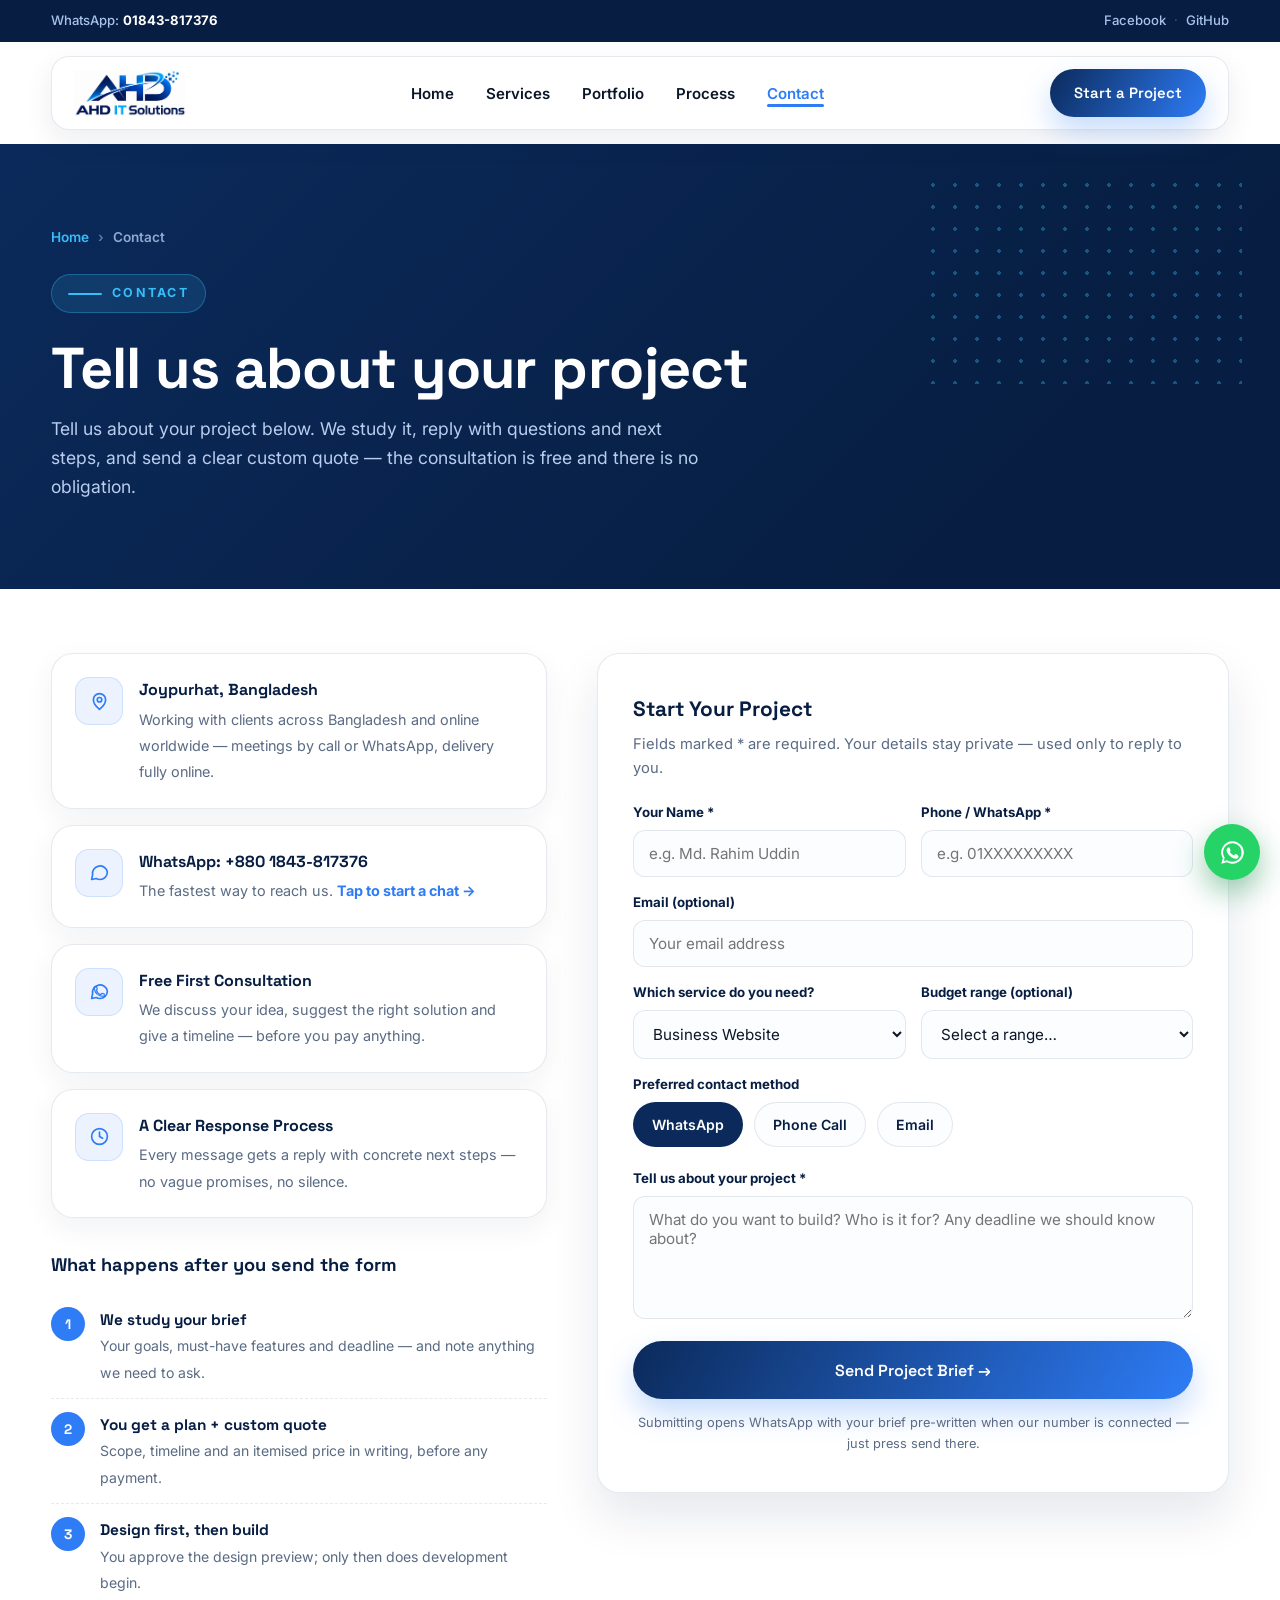
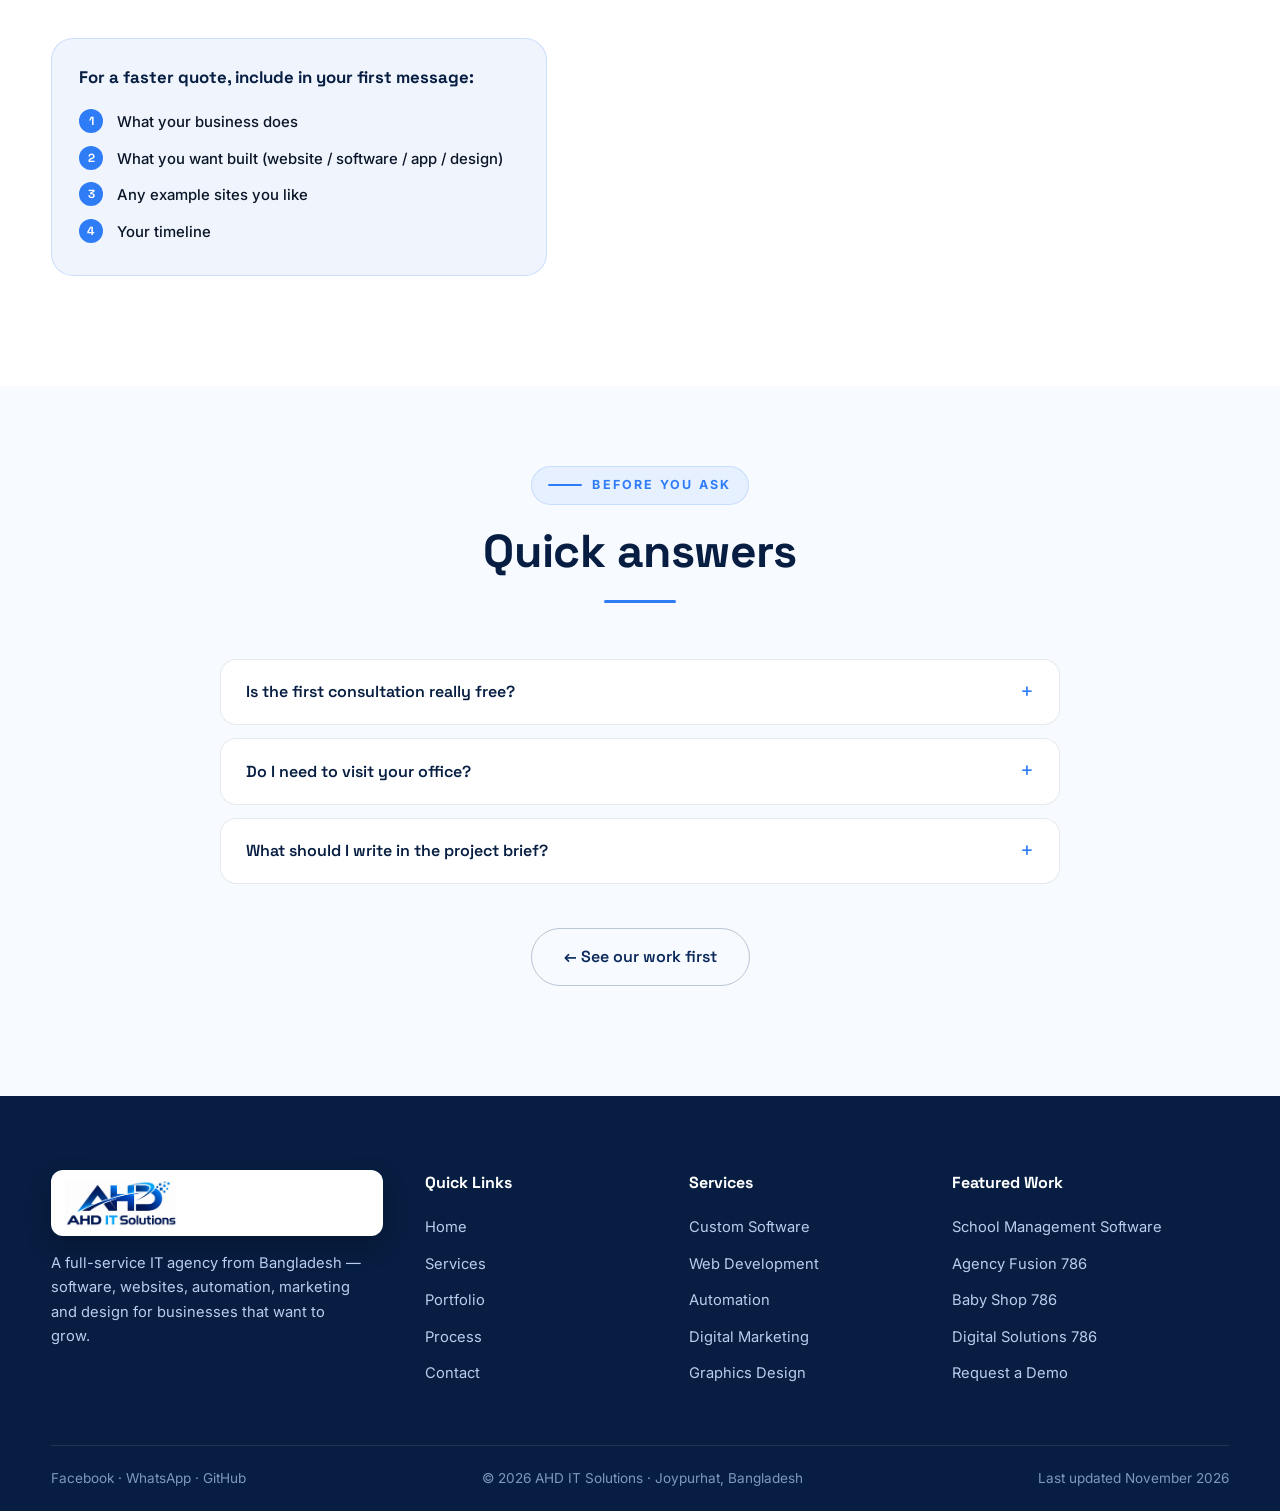
==== commit 41b4e0fa: "Audit fixes 1/5/6/10 + official AHD logo in header/footer/favicon, insights article reader" ====
--- a/contact.html
+++ b/contact.html
@@ -8,7 +8,14 @@
 <meta property="og:title" content="Contact — AHD IT Solutions | Start Your Project">
 <meta property="og:description" content="Start a project with AHD IT Solutions: free first consultation, a clear custom quote, and a step-by-step plan. Based in Bangladesh, working with clients online everywhere.">
 <meta property="og:type" content="website">
-<link rel="icon" href="data:image/svg+xml,%3Csvg xmlns='http://www.w3.org/2000/svg' viewBox='0 0 64 64'%3E%3Cdefs%3E%3ClinearGradient id='g' x1='0' y1='0' x2='1' y2='1'%3E%3Cstop offset='0' stop-color='%230B2A5B'/%3E%3Cstop offset='1' stop-color='%232E7CF6'/%3E%3C/linearGradient%3E%3C/defs%3E%3Crect width='64' height='64' rx='14' fill='url(%23g)'/%3E%3Ctext x='32' y='42' font-family='Arial' font-size='24' font-weight='900' fill='white' text-anchor='middle'%3EA%3C/text%3E%3C/svg%3E">
+<meta property="og:image" content="https://sd-hasnat.github.io/ahditsolutions/og-cover.jpg">
+<meta property="og:image:width" content="1200">
+<meta property="og:image:height" content="630">
+<meta name="twitter:card" content="summary_large_image">
+<meta name="twitter:title" content="Contact — AHD IT Solutions | Start Your Project">
+<meta name="twitter:description" content="Start a project with AHD IT Solutions: free first consultation, a clear custom quote, and a step-by-step plan. Based in Bangladesh, working with clients online everywhere.">
+<meta name="twitter:image" content="https://sd-hasnat.github.io/ahditsolutions/og-cover.jpg">
+<link rel="icon" type="image/jpeg" href="[data-uri]">
 <link rel="preconnect" href="https://fonts.googleapis.com">
 <link href="https://fonts.googleapis.com/css2?family=Space+Grotesk:wght@500;600;700&family=Inter:wght@400;500;600&display=swap" rel="stylesheet">
 <link rel="stylesheet" href="styles.css">
@@ -26,8 +33,7 @@
   <div class="wrap">
     <div class="nav">
       <a class="brand" href="index.html" aria-label="AHD IT Solutions home">
-        <span class="brand-mark">AHD</span>
-        <span><span class="brand-name">AHD <em>IT</em> Solutions</span><span class="brand-tag">INNOVATE • DEVELOP • DELIVER</span></span>
+        <img src="[data-uri]" alt="AHD IT Solutions" class="brand-logo">
       </a>
       <ul class="nav-links">
         <li><a href="index.html">Home</a></li>
@@ -167,9 +173,8 @@
   <div class="wrap">
     <div class="foot-grid">
       <div>
-        <a class="brand" href="index.html">
-          <span class="brand-mark">AHD</span>
-          <span><span class="brand-name">AHD <em>IT</em> Solutions</span><span class="brand-tag">INNOVATE • DEVELOP • DELIVER</span></span>
+        <a class="brand logo-chip" href="index.html">
+          <img src="[data-uri]" alt="AHD IT Solutions" class="brand-logo">
         </a>
         <p class="foot-about">A full-service IT agency from Bangladesh — software, websites, automation, marketing and design for businesses that want to grow.</p>
       </div>
@@ -183,7 +188,7 @@
       </div>
       <div>
         <h4>Featured Work</h4>
-        <ul class="foot-links"><li><a href="portfolio.html">School Management Software</a></li><li><a href="portfolio.html">Fashion E-Commerce Website</a></li><li><a href="portfolio.html">Clinic Appointment App</a></li><li><a href="portfolio.html">POS &amp; Inventory Software</a></li><li><a href="contact.html">Request a Demo</a></li></ul>
+        <ul class="foot-links"><li><a href="portfolio.html">School Management Software</a></li><li><a href="portfolio.html">Agency Fusion 786</a></li><li><a href="portfolio.html">Baby Shop 786</a></li><li><a href="portfolio.html">Digital Solutions 786</a></li><li><a href="contact.html">Request a Demo</a></li></ul>
       </div>
     </div>
     <div class="foot-bottom">
--- a/styles.css
+++ b/styles.css
@@ -416,3 +416,68 @@
   .svc-ticks{grid-template-columns:1fr}
   .btn{padding:0 26px}
 }
+
+/* ---------- School featured block (portfolio page) ---------- */
+.school-block{max-width:1020px;margin:0 auto}
+@media(min-width:721px){
+  .school-block .work{flex-direction:row}
+  .school-block .work-visual{flex:0 0 44%}
+  .school-block .work-visual img{height:100%;aspect-ratio:auto}
+}
+
+/* ---------- Website projects portfolio (hover-scroll cards) ---------- */
+.pf-h2{font-size:clamp(2rem,3.6vw,2.9rem);font-weight:700;margin-top:20px}
+.pf-intro{color:var(--grey);font-size:1.02rem;max-width:720px;margin:18px 0 40px}
+.pf-filters{display:flex;gap:11px;flex-wrap:wrap;margin-bottom:48px}
+.pf-filter{font-family:'Space Grotesk';font-weight:600;font-size:.92rem;padding:12px 24px;border-radius:999px;border:1.5px solid var(--line);background:#fff;color:var(--navy);cursor:pointer;transition:.25s}
+.pf-filter:hover{border-color:rgba(46,124,246,.45);transform:translateY(-2px)}
+.pf-filter.active{background:var(--grad);color:#fff;border-color:transparent}
+.pf-grid{display:grid;grid-template-columns:repeat(3,1fr);gap:38px 30px}
+.pf-card{cursor:pointer}
+.pf-frame{position:relative;aspect-ratio:1/1;border-radius:18px;overflow:hidden;background:#EEF3FA;border:1px solid var(--line);box-shadow:var(--shadow-soft);transition:box-shadow .3s}
+.pf-card:hover .pf-frame{box-shadow:var(--shadow-card)}
+.pf-frame img{position:absolute;left:0;top:0;width:100%;height:auto;display:block;transition:top 4s ease,transform 4s ease}
+.pf-card:hover .pf-frame img{top:100%;transform:translateY(-100%)}
+.pf-title{font-family:'Space Grotesk';font-weight:600;font-size:1.05rem;color:var(--navy);margin-top:14px;transition:color .25s}
+.pf-card:hover .pf-title{color:var(--azure)}
+.pf-hidden{display:none!important}
+.pf-more-wrap{text-align:center;margin-top:52px}
+
+/* ---------- Project preview lightbox ---------- */
+.pf-lightbox{position:fixed;inset:0;z-index:200;background:rgba(7,30,66,.82);display:none;align-items:center;justify-content:center;padding:20px}
+.pf-lightbox.open{display:flex}
+.pf-lb-panel{background:#fff;width:94vw;max-width:1020px;height:86vh;border-radius:14px;overflow-y:auto;overflow-x:hidden;box-shadow:0 40px 90px rgba(0,0,0,.45)}
+.pf-lb-panel img{width:100%;height:auto;display:block}
+.pf-lb-close{position:absolute;top:18px;right:22px;z-index:2;width:48px;height:48px;border-radius:50%;border:0;background:#fff;color:var(--navy);font-size:1.7rem;line-height:1;font-family:'Space Grotesk';font-weight:700;cursor:pointer;box-shadow:0 12px 28px rgba(0,0,0,.35);transition:.25s}
+.pf-lb-close:hover{background:var(--azure);color:#fff;transform:rotate(90deg)}
+
+/* ---------- Official logo ---------- */
+.brand-logo{height:46px;width:auto;display:block}
+.logo-chip{background:#fff;padding:10px 14px;border-radius:12px;box-shadow:0 10px 24px rgba(0,0,0,.25)}
+@media(max-width:720px){.brand-logo{height:38px}}
+
+/* ---------- Selected Work: tall portfolio screenshots ---------- */
+.sel-img img.sel-shot{object-position:top center}
+
+/* ---------- Insights article reader ---------- */
+.post{cursor:pointer}
+.article-src{display:none}
+.reader{position:fixed;inset:0;z-index:210;background:rgba(7,30,66,.82);display:none;align-items:center;justify-content:center;padding:20px}
+.reader.open{display:flex}
+.reader-panel{background:#fff;width:94vw;max-width:760px;max-height:86vh;border-radius:14px;overflow-y:auto;overflow-x:hidden;box-shadow:0 40px 90px rgba(0,0,0,.45);padding:42px 46px}
+.reader-close{position:absolute;top:18px;right:22px;z-index:2;width:48px;height:48px;border-radius:50%;border:0;background:#fff;color:var(--navy);font-size:1.7rem;line-height:1;font-family:'Space Grotesk';font-weight:700;cursor:pointer;box-shadow:0 12px 28px rgba(0,0,0,.35);transition:.25s}
+.reader-close:hover{background:var(--azure);color:#fff;transform:rotate(90deg)}
+.reader-meta{display:flex;gap:10px;align-items:center;flex-wrap:wrap;font-size:.8rem;color:var(--grey);font-weight:600;margin-bottom:16px}
+.reader-meta .pm-cat{color:var(--azure);background:rgba(46,124,246,.09);border:1px solid rgba(46,124,246,.16);text-transform:uppercase;letter-spacing:.1em;font-weight:700;font-size:.66rem;padding:5px 11px;border-radius:999px}
+.reader-body h3{font-size:1.7rem;font-weight:700;line-height:1.25;margin-bottom:18px;color:var(--deep)}
+.reader-body h4{font-size:1.15rem;font-weight:700;margin:26px 0 10px;color:var(--deep)}
+.reader-body p{color:#3D4F6B;font-size:1rem;line-height:1.78;margin-bottom:16px}
+@media(max-width:720px){.reader-panel{padding:30px 22px;max-height:84vh}.reader-body h3{font-size:1.45rem}}
+
+@media(max-width:1020px){
+  .pf-grid{grid-template-columns:repeat(2,1fr)}
+}
+@media(max-width:720px){
+  .pf-grid{grid-template-columns:1fr}
+  .pf-lb-panel{height:82vh}
+}
